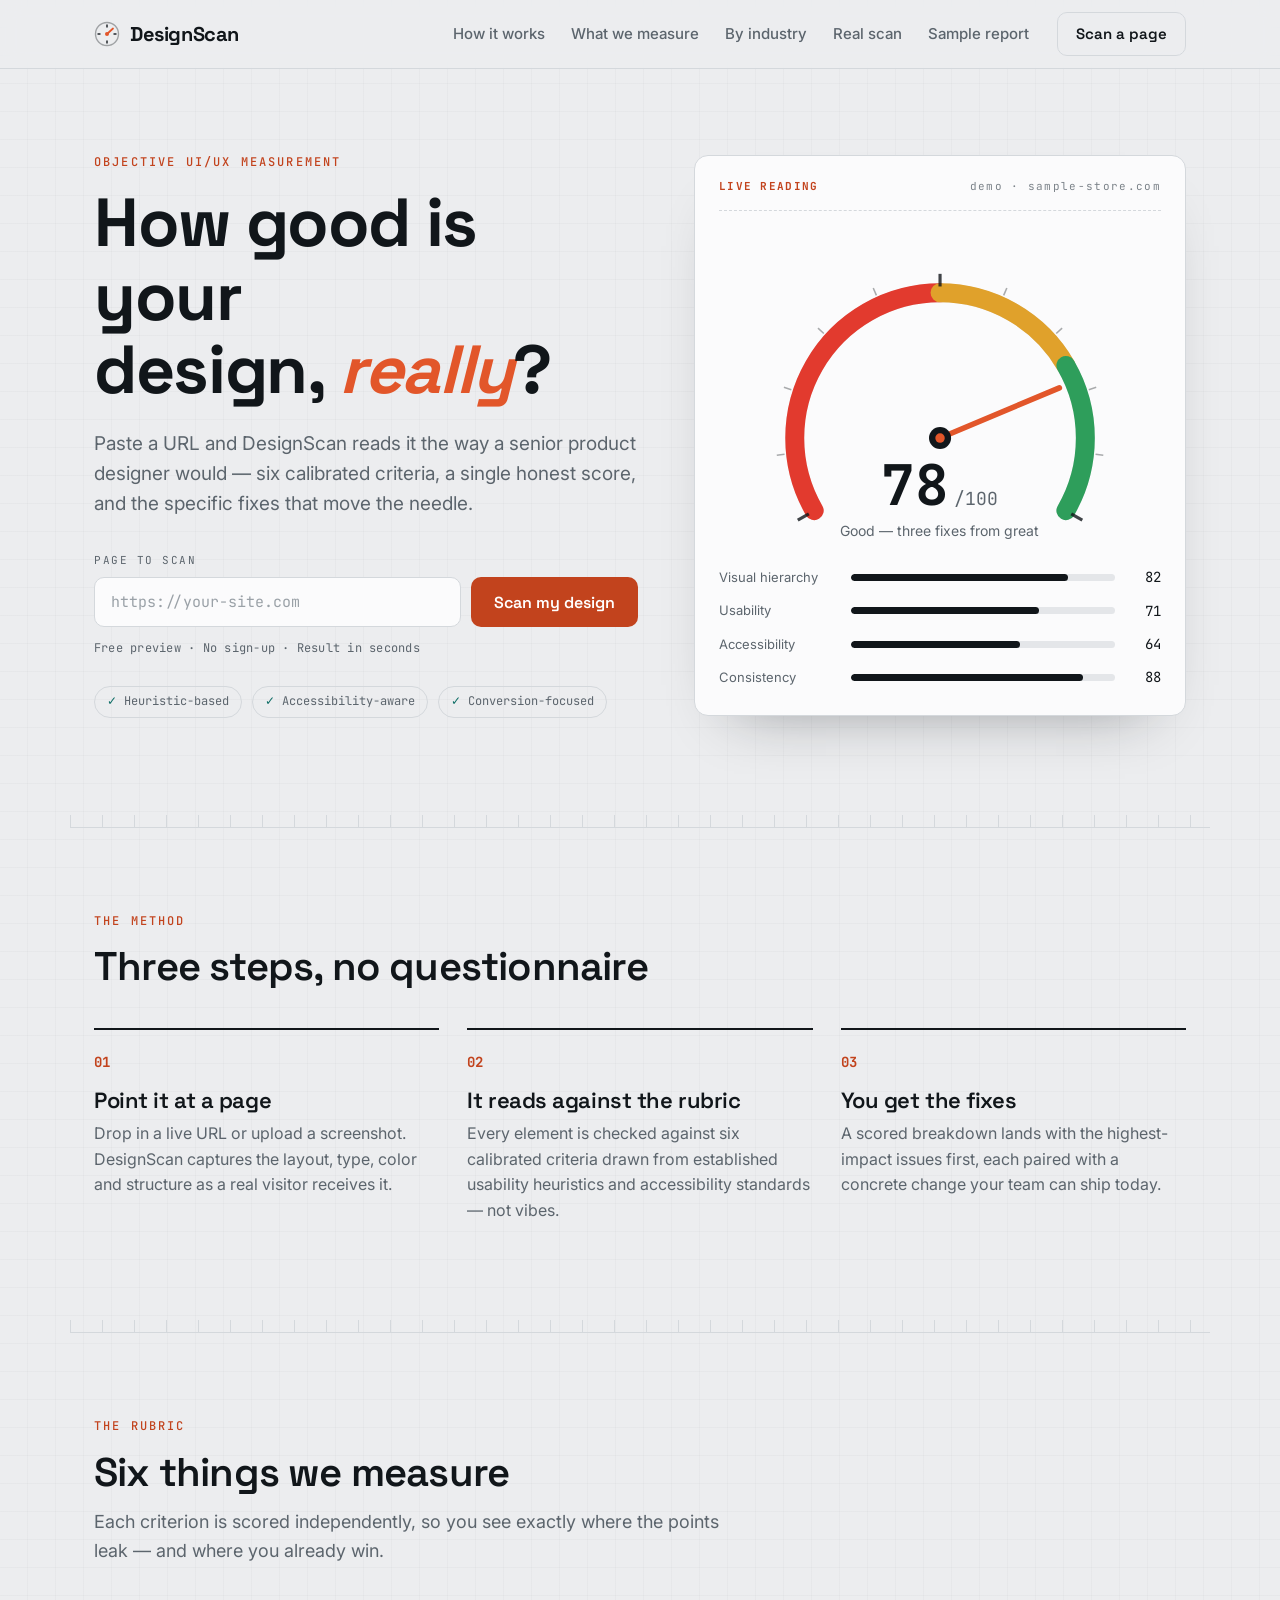
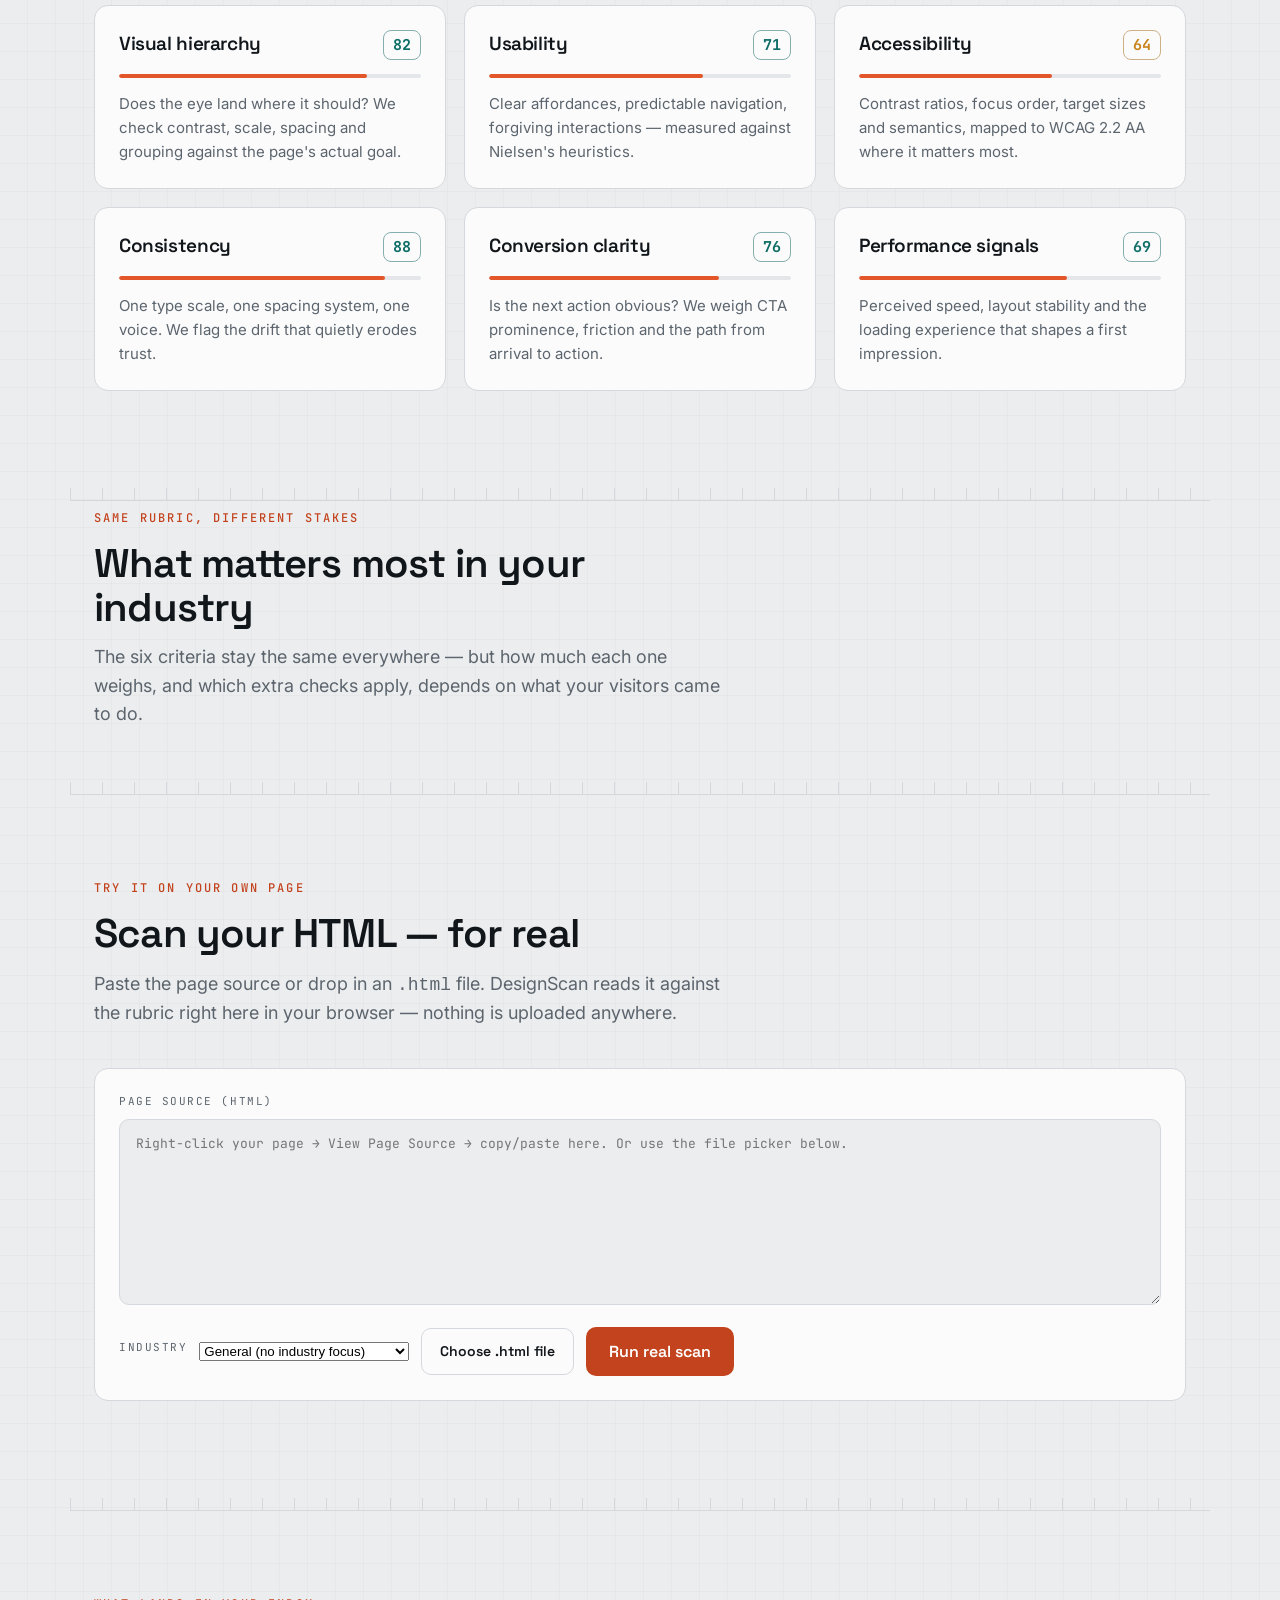
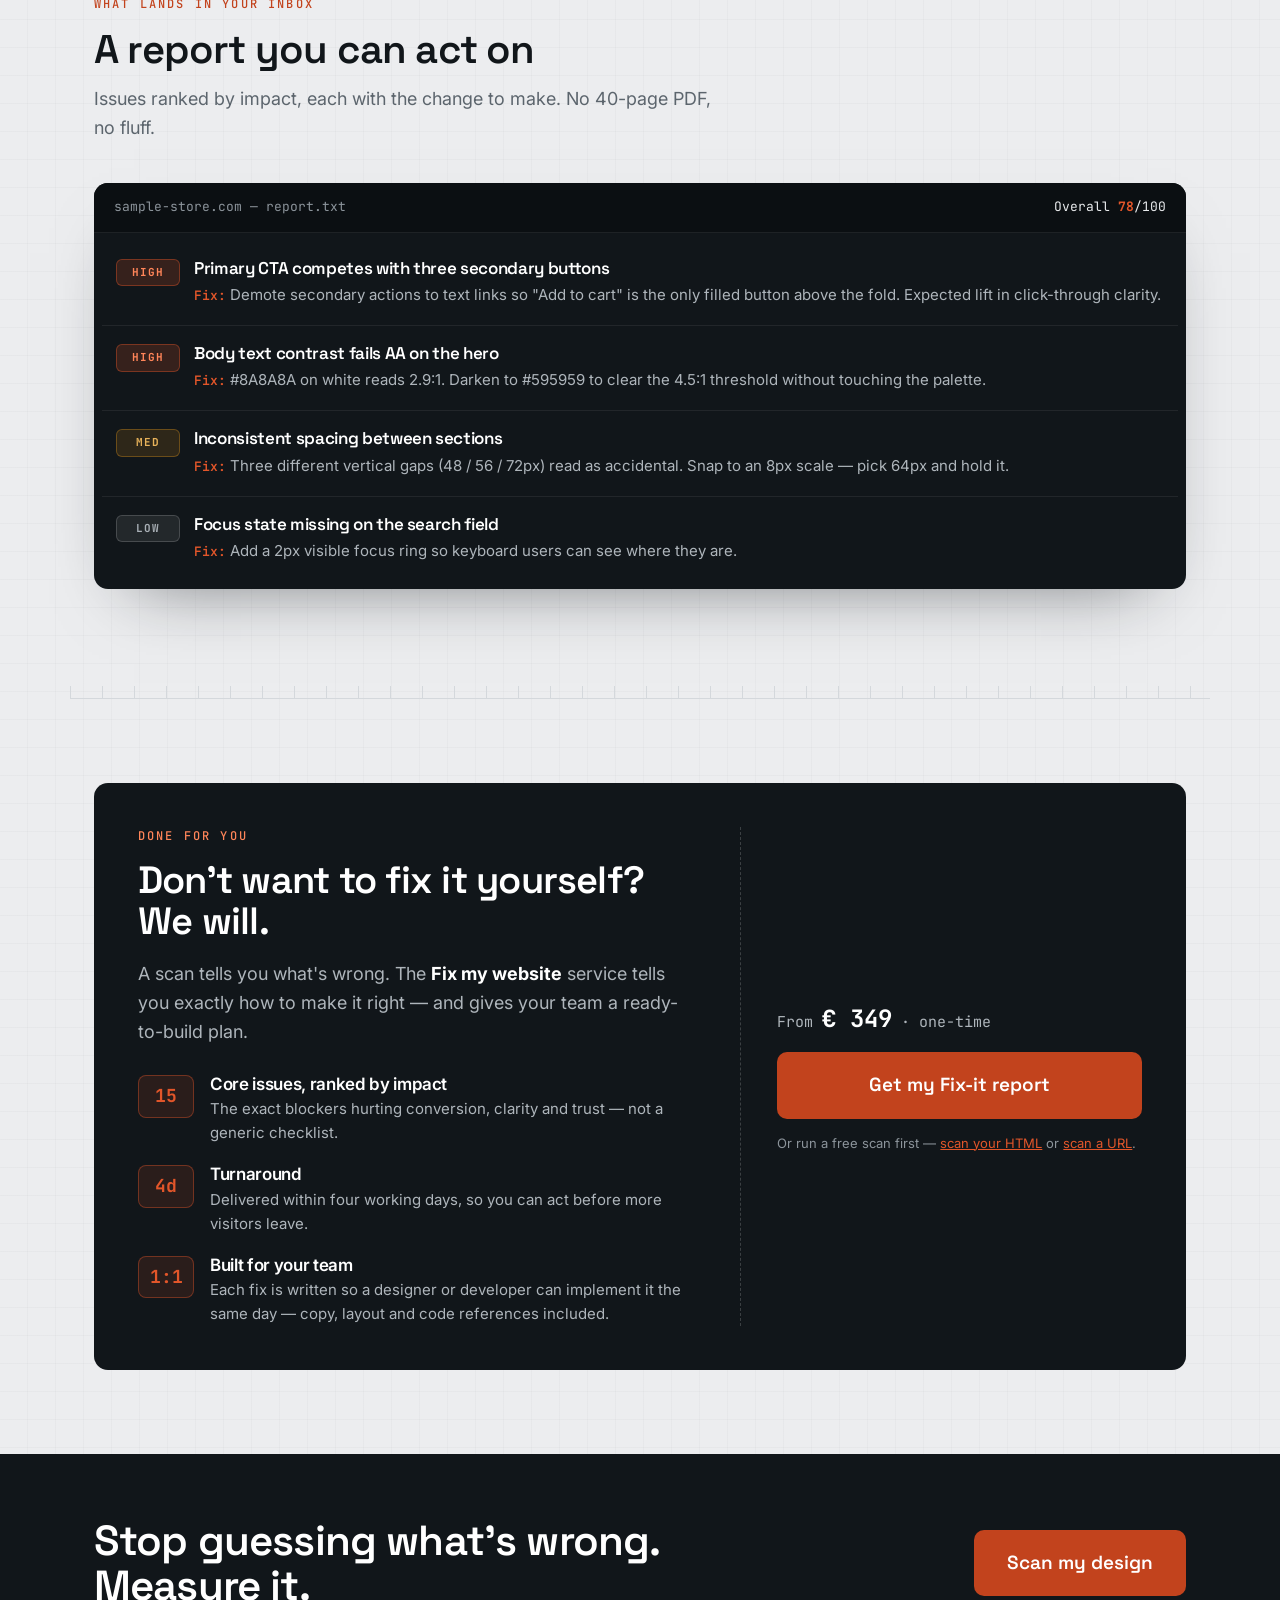
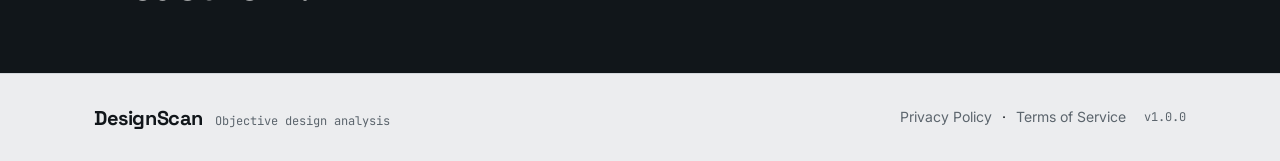
==== index.html @ 90086960 "Update files" ====
<!DOCTYPE html>
<html lang="en">
<head>
<meta charset="UTF-8" />
<meta name="viewport" content="width=device-width, initial-scale=1" />
<title>DesignScan — Measure your interface, then fix it</title>
<meta name="description" content="DesignScan gives your website an objective UI/UX score across six calibrated criteria — visual hierarchy, usability, accessibility, consistency, conversion clarity and performance — with the exact fixes that move the needle." />
<meta name="author" content="DesignScan" />
<meta property="og:type" content="website" />
<meta property="og:title" content="DesignScan — Measure your interface, then fix it" />
<meta property="og:description" content="An objective UI/UX score across six calibrated criteria, with the exact fixes that move the needle." />
<meta property="og:site_name" content="DesignScan" />
<meta name="twitter:card" content="summary_large_image" />
<meta name="theme-color" content="#ECEDEF" />
<link rel="preconnect" href="https://fonts.googleapis.com" />
<link rel="preconnect" href="https://fonts.gstatic.com" crossorigin />
<link href="https://fonts.googleapis.com/css2?family=Space+Grotesk:wght@400;500;600;700&family=Inter:wght@400;500;600&family=JetBrains+Mono:wght@400;500;700&display=swap" rel="stylesheet" />
<link rel="stylesheet" href="assets/styles.css" />
</head>
<body>
<a class="skip-link" href="#main">Skip to content</a>

<header class="topbar">
  <div class="wrap topbar__inner">
    <a class="brand" href="#top" aria-label="DesignScan home">
      <svg class="brand__mark" width="26" height="26" viewBox="0 0 26 26" aria-hidden="true">
        <circle cx="13" cy="13" r="11.5" fill="none" stroke="currentColor" stroke-width="1.4" opacity="0.35"/>
        <line x1="13" y1="3.5" x2="13" y2="6.5" stroke="currentColor" stroke-width="1.4"/>
        <line x1="13" y1="19.5" x2="13" y2="22.5" stroke="currentColor" stroke-width="1.4"/>
        <line x1="3.5" y1="13" x2="6.5" y2="13" stroke="currentColor" stroke-width="1.4"/>
        <line x1="19.5" y1="13" x2="22.5" y2="13" stroke="currentColor" stroke-width="1.4"/>
        <line class="brand__needle" x1="13" y1="13" x2="19" y2="7.5" stroke="var(--ember)" stroke-width="1.8" stroke-linecap="round"/>
        <circle cx="13" cy="13" r="2" fill="var(--ember)"/>
      </svg>
      <span class="brand__word">DesignScan</span>
    </a>
    <nav class="nav" aria-label="Primary">
      <a href="#how">How it works</a>
      <a href="#criteria">What we measure</a>
      <a href="#industries">By industry</a>
      <a href="#run-scan">Real scan</a>
      <a href="#report">Sample report</a>
    </nav>
    <a class="btn btn--ghost nav__cta" href="#scan">Scan a page</a>
  </div>
</header>

<main id="main">
  <span id="top"></span>

  <!-- HERO -->
  <section class="hero wrap" aria-labelledby="hero-title">
    <div class="hero__copy">
      <p class="eyebrow">Objective UI/UX measurement</p>
      <h1 id="hero-title">How good is your<br>design, <span class="ink-em">really</span>?</h1>
      <p class="lede">Paste a URL and DesignScan reads it the way a senior product designer would — six calibrated criteria, a single honest score, and the specific fixes that move the needle.</p>

      <form class="scan" id="scan" autocomplete="off" novalidate>
        <label class="scan__label" for="url">Page to scan</label>
        <div class="scan__row">
          <input class="scan__input" id="url" name="url" type="url" inputmode="url"
                 placeholder="https://your-site.com" aria-describedby="scan-note" />
          <button class="btn btn--solid" type="submit" id="scan-btn">
            <span class="btn__label">Scan my design</span>
          </button>
        </div>
        <p class="scan__note" id="scan-note">Free preview · No sign-up · Result in seconds</p>
      </form>

      <ul class="trust" aria-label="What the scan checks">
        <li>Heuristic-based</li>
        <li>Accessibility-aware</li>
        <li>Conversion-focused</li>
      </ul>
    </div>

    <!-- SIGNATURE: the gauge readout -->
    <div class="readout" role="group" aria-labelledby="readout-title">
      <div class="readout__head">
        <span class="readout__tag" id="readout-title">LIVE&nbsp;READING</span>
        <span class="readout__src" id="readout-src">demo · sample-store.com</span>
      </div>

      <div class="gauge" id="gauge">
        <svg class="gauge__svg" viewBox="0 0 280 210" role="img"
             aria-label="Overall design score: 78 out of 100, rated good">
          <g id="gauge-arc"><!-- arc segments injected by JS, falls back gracefully --></g>
          <g id="gauge-ticks"></g>
          <g class="gauge__needle" id="gauge-needle" style="transform: rotate(67.2deg)">
            <line x1="140" y1="140" x2="140" y2="58" stroke="var(--ember)" stroke-width="3.5" stroke-linecap="round"/>
          </g>
          <circle cx="140" cy="140" r="7" fill="var(--ink)"/>
          <circle cx="140" cy="140" r="3" fill="var(--ember)"/>
        </svg>
        <div class="gauge__readout">
          <span class="gauge__score" id="gauge-score" aria-hidden="true">78</span>
          <span class="gauge__of">/100</span>
          <span class="gauge__grade" id="gauge-grade">Good — three fixes from great</span>
        </div>
      </div>

      <ul class="submeters" id="submeters" aria-label="Sub-scores by criterion">
        <li class="sm" data-score="82"><span class="sm__name">Visual hierarchy</span><span class="sm__bar"><i style="--v:82%"></i></span><span class="sm__val">82</span></li>
        <li class="sm" data-score="71"><span class="sm__name">Usability</span><span class="sm__bar"><i style="--v:71%"></i></span><span class="sm__val">71</span></li>
        <li class="sm" data-score="64"><span class="sm__name">Accessibility</span><span class="sm__bar"><i style="--v:64%"></i></span><span class="sm__val">64</span></li>
        <li class="sm" data-score="88"><span class="sm__name">Consistency</span><span class="sm__bar"><i style="--v:88%"></i></span><span class="sm__val">88</span></li>
      </ul>
    </div>
  </section>

  <div class="ruler" aria-hidden="true"></div>

  <!-- HOW IT WORKS (a true sequence → numbering earns its place) -->
  <section class="how wrap" id="how" aria-labelledby="how-title">
    <header class="sec-head">
      <p class="eyebrow">The method</p>
      <h2 id="how-title">Three steps, no questionnaire</h2>
    </header>
    <ol class="steps">
      <li class="step">
        <span class="step__no">01</span>
        <h3>Point it at a page</h3>
        <p>Drop in a live URL or upload a screenshot. DesignScan captures the layout, type, color and structure as a real visitor receives it.</p>
      </li>
      <li class="step">
        <span class="step__no">02</span>
        <h3>It reads against the rubric</h3>
        <p>Every element is checked against six calibrated criteria drawn from established usability heuristics and accessibility standards — not vibes.</p>
      </li>
      <li class="step">
        <span class="step__no">03</span>
        <h3>You get the fixes</h3>
        <p>A scored breakdown lands with the highest-impact issues first, each paired with a concrete change your team can ship today.</p>
      </li>
    </ol>
  </section>

  <div class="ruler" aria-hidden="true"></div>

  <!-- WHAT WE MEASURE -->
  <section class="criteria wrap" id="criteria" aria-labelledby="crit-title">
    <header class="sec-head">
      <p class="eyebrow">The rubric</p>
      <h2 id="crit-title">Six things we measure</h2>
      <p class="sec-sub">Each criterion is scored independently, so you see exactly where the points leak — and where you already win.</p>
    </header>
    <div class="grid">
      <article class="card" data-v="82">
        <div class="card__top"><h3>Visual hierarchy</h3><span class="chip">82</span></div>
        <span class="meterline"><i></i></span>
        <p>Does the eye land where it should? We check contrast, scale, spacing and grouping against the page's actual goal.</p>
      </article>
      <article class="card" data-v="71">
        <div class="card__top"><h3>Usability</h3><span class="chip">71</span></div>
        <span class="meterline"><i></i></span>
        <p>Clear affordances, predictable navigation, forgiving interactions — measured against Nielsen's heuristics.</p>
      </article>
      <article class="card" data-v="64">
        <div class="card__top"><h3>Accessibility</h3><span class="chip chip--warn">64</span></div>
        <span class="meterline"><i></i></span>
        <p>Contrast ratios, focus order, target sizes and semantics, mapped to WCAG 2.2 AA where it matters most.</p>
      </article>
      <article class="card" data-v="88">
        <div class="card__top"><h3>Consistency</h3><span class="chip">88</span></div>
        <span class="meterline"><i></i></span>
        <p>One type scale, one spacing system, one voice. We flag the drift that quietly erodes trust.</p>
      </article>
      <article class="card" data-v="76">
        <div class="card__top"><h3>Conversion clarity</h3><span class="chip">76</span></div>
        <span class="meterline"><i></i></span>
        <p>Is the next action obvious? We weigh CTA prominence, friction and the path from arrival to action.</p>
      </article>
      <article class="card" data-v="69">
        <div class="card__top"><h3>Performance signals</h3><span class="chip">69</span></div>
        <span class="meterline"><i></i></span>
        <p>Perceived speed, layout stability and the loading experience that shapes a first impression.</p>
      </article>
    </div>
  </section>

  <div class="ruler" aria-hidden="true"></div>

  <!-- PER INDUSTRY -->
  <section class="industries wrap" id="industries" aria-labelledby="industries-title">
    <header class="sec-head">
      <p class="eyebrow">Same rubric, different stakes</p>
      <h2 id="industries-title">What matters most in your industry</h2>
      <p class="sec-sub">The six criteria stay the same everywhere — but how much each one weighs, and which extra checks apply, depends on what your visitors came to do.</p>
    </header>

    <div class="industries__panel">
      <div class="industries__tabs" id="industry-tabs" role="tablist" aria-label="Industries"></div>
      <div class="industries__content" id="industry-content" role="tabpanel" aria-live="polite"></div>
    </div>
  </section>

  <div class="ruler" aria-hidden="true"></div>

  <!-- REAL SCANNER -->
  <section class="scanner wrap" id="run-scan" aria-labelledby="scanner-title">
    <header class="sec-head">
      <p class="eyebrow">Try it on your own page</p>
      <h2 id="scanner-title">Scan your HTML — for real</h2>
      <p class="sec-sub">Paste the page source or drop in an <code>.html</code> file. DesignScan reads it against the rubric right here in your browser — nothing is uploaded anywhere.</p>
    </header>

    <div class="scanner__panel">
      <div class="scanner__input">
        <label class="scan__label" for="html-input">Page source (HTML)</label>
        <textarea id="html-input" class="scanner__textarea" rows="8"
          placeholder="Right-click your page → View Page Source → copy/paste here. Or use the file picker below."></textarea>
        <div class="scanner__controls">
          <label class="scan__label scan__label--inline" for="industry-select">Industry</label>
          <select id="industry-select" class="scanner__select">
            <option value="general">General (no industry focus)</option>
            <option value="ecommerce">E-commerce / webshop</option>
            <option value="saas">SaaS / software</option>
            <option value="healthcare">Zorg &amp; gezondheid</option>
            <option value="finance">Financiële diensten</option>
            <option value="hospitality">Horeca &amp; lokale dienstverlening</option>
            <option value="education">Onderwijs</option>
            <option value="realestate">Vastgoed</option>
            <option value="nonprofit">Non-profit &amp; overheid</option>
            <option value="agency">Agency / portfolio</option>
          </select>
          <label class="btn btn--ghost scanner__file">
            <input type="file" id="html-file" accept=".html,.htm,text/html" hidden />
            Choose .html file
          </label>
          <button class="btn btn--solid" id="run-scan-btn" type="button">Run real scan</button>
        </div>
        <p class="scanner__hint" id="scanner-hint"></p>
      </div>

      <div class="scanner__results" id="scanner-results" hidden>
        <div class="report__bar">
          <span class="report__file" id="result-file">your-page.html</span>
          <span class="report__industry" id="result-industry"></span>
          <span class="report__score">Overall <strong id="result-score">—</strong>/100</span>
        </div>
        <ul class="submeters" id="result-submeters" aria-label="Sub-scores by criterion"></ul>
        <ul class="issues" id="result-issues"></ul>
      </div>
    </div>
  </section>

  <div class="ruler" aria-hidden="true"></div>


  <section class="report wrap" id="report" aria-labelledby="report-title">
    <header class="sec-head">
      <p class="eyebrow">What lands in your inbox</p>
      <h2 id="report-title">A report you can act on</h2>
      <p class="sec-sub">Issues ranked by impact, each with the change to make. No 40-page PDF, no fluff.</p>
    </header>

    <div class="report__card">
      <div class="report__bar">
        <span class="report__file">sample-store.com — report.txt</span>
        <span class="report__score">Overall <strong>78</strong>/100</span>
      </div>
      <ul class="issues">
        <li class="issue issue--high">
          <span class="issue__sev" aria-label="High impact">HIGH</span>
          <div>
            <h3>Primary CTA competes with three secondary buttons</h3>
            <p><span class="fix">Fix:</span> Demote secondary actions to text links so "Add to cart" is the only filled button above the fold. Expected lift in click-through clarity.</p>
          </div>
        </li>
        <li class="issue issue--high">
          <span class="issue__sev" aria-label="High impact">HIGH</span>
          <div>
            <h3>Body text contrast fails AA on the hero</h3>
            <p><span class="fix">Fix:</span> #8A8A8A on white reads 2.9:1. Darken to #595959 to clear the 4.5:1 threshold without touching the palette.</p>
          </div>
        </li>
        <li class="issue issue--med">
          <span class="issue__sev issue__sev--med" aria-label="Medium impact">MED</span>
          <div>
            <h3>Inconsistent spacing between sections</h3>
            <p><span class="fix">Fix:</span> Three different vertical gaps (48 / 56 / 72px) read as accidental. Snap to an 8px scale — pick 64px and hold it.</p>
          </div>
        </li>
        <li class="issue issue--low">
          <span class="issue__sev issue__sev--low" aria-label="Low impact">LOW</span>
          <div>
            <h3>Focus state missing on the search field</h3>
            <p><span class="fix">Fix:</span> Add a 2px visible focus ring so keyboard users can see where they are.</p>
          </div>
        </li>
      </ul>
    </div>
  </section>

  <div class="ruler" aria-hidden="true"></div>

  <!-- FIX MY WEBSITE SERVICE -->
  <section class="fixit wrap" id="fix-my-website" aria-labelledby="fixit-title">
    <div class="fixit__card">
      <div class="fixit__main">
        <p class="eyebrow eyebrow--light">Done for you</p>
        <h2 id="fixit-title">Don't want to fix it yourself?<br>We will.</h2>
        <p class="fixit__lede">A scan tells you what's wrong. The <strong>Fix my website</strong> service tells you exactly how to make it right — and gives your team a ready-to-build plan.</p>

        <ul class="fixit__list">
          <li>
            <span class="fixit__num">15</span>
            <div>
              <h3>Core issues, ranked by impact</h3>
              <p>The exact blockers hurting conversion, clarity and trust — not a generic checklist.</p>
            </div>
          </li>
          <li>
            <span class="fixit__num">4d</span>
            <div>
              <h3>Turnaround</h3>
              <p>Delivered within four working days, so you can act before more visitors leave.</p>
            </div>
          </li>
          <li>
            <span class="fixit__num">1:1</span>
            <div>
              <h3>Built for your team</h3>
              <p>Each fix is written so a designer or developer can implement it the same day — copy, layout and code references included.</p>
            </div>
          </li>
        </ul>
      </div>

      <div class="fixit__cta">
        <p class="fixit__price">From <strong>€ 349</strong><span> · one-time</span></p>
        <a class="btn btn--solid btn--lg" href="mailto:hello@designscan.example?subject=Fix%20my%20website">Get my Fix-it report</a>
        <p class="fixit__note">Or run a free scan first — <a href="#run-scan">scan your HTML</a> or <a href="#scan">scan a URL</a>.</p>
      </div>
    </div>
  </section>

  <!-- CTA BAND -->
  <section class="cta-band" aria-labelledby="cta-title">
    <div class="wrap cta-band__inner">
      <h2 id="cta-title">Stop guessing what's wrong.<br>Measure it.</h2>
      <a class="btn btn--solid btn--lg" href="#scan">Scan my design</a>
    </div>
  </section>
</main>

<footer class="footer">
  <div class="wrap footer__inner">
    <div class="footer__brand">
      <span class="brand__word">DesignScan</span>
      <span class="footer__tag">Objective design analysis</span>
    </div>
    <nav class="footer__links" aria-label="Footer">
      <a href="#">Privacy Policy</a><span aria-hidden="true">·</span><a href="#">Terms of Service</a>
    </nav>
    <span class="footer__ver">v1.0.0</span>
  </div>
</footer>

<script src="assets/app.js" defer></script>
</body>
</html>
---- assets/styles.css ----
/* ============================================================
   DesignScan — "The Readout"
   Precision-instrument aesthetic: cool instrument grey + deep ink
   + one warm ember signal (the needle). Mono for all numerics.
   ============================================================ */

:root {
  --paper:    #ECEDEF;
  --paper-2:  #E4E6E9;
  --surface:  #FBFBFC;
  --ink:      #11161A;
  --ink-2:    #5C656D;
  --line:     #D4D8DC;
  --ember:    #E2562A;
  --ember-2:  #C2431D;   /* button bg — AA white text */
  --teal:     #0E6E66;
  --warn:     #C7841B;

  --sans: "Inter", system-ui, -apple-system, sans-serif;
  --disp: "Space Grotesk", "Inter", sans-serif;
  --mono: "JetBrains Mono", ui-monospace, monospace;

  --wrap: 1140px;
  --r: 14px;
  --ease: cubic-bezier(.2,.7,.2,1);
}

* { box-sizing: border-box; }
html { scroll-behavior: smooth; }

body {
  margin: 0;
  background: var(--paper);
  color: var(--ink);
  font-family: var(--sans);
  font-size: 17px;
  line-height: 1.6;
  -webkit-font-smoothing: antialiased;
  /* faint engineering grid */
  background-image:
    linear-gradient(transparent 95%, rgba(17,22,26,.025) 95%),
    linear-gradient(90deg, transparent 95%, rgba(17,22,26,.025) 95%);
  background-size: 28px 28px;
}

.wrap { width: 100%; max-width: var(--wrap); margin-inline: auto; padding-inline: 24px; }

h1, h2, h3 { font-family: var(--disp); font-weight: 600; line-height: 1.08; letter-spacing: -0.02em; margin: 0; }
p { margin: 0; }
a { color: inherit; }

.ink-em { color: var(--ember); font-style: italic; }

.skip-link {
  position: absolute; left: 12px; top: -48px; z-index: 100;
  background: var(--ink); color: #fff; padding: 10px 16px; border-radius: 8px;
  transition: top .2s var(--ease);
}
.skip-link:focus { top: 12px; }

/* ---------- Eyebrow / labels (mono = instrument labels) ---------- */
.eyebrow {
  font-family: var(--mono); font-size: 12px; font-weight: 500;
  letter-spacing: .18em; text-transform: uppercase; color: var(--ember-2);
  margin-bottom: 14px;
}

/* ---------- Buttons ---------- */
.btn {
  display: inline-flex; align-items: center; justify-content: center;
  font-family: var(--disp); font-weight: 600; font-size: 16px;
  border-radius: 10px; padding: 13px 22px; text-decoration: none;
  border: 1.5px solid transparent; cursor: pointer;
  transition: transform .15s var(--ease), background .2s, box-shadow .2s;
}
.btn--solid { background: var(--ember-2); color: #fff; }
.btn--solid:hover { background: var(--ember); box-shadow: 0 8px 24px -10px rgba(226,86,42,.7); transform: translateY(-1px); }
.btn--ghost { background: transparent; color: var(--ink); border-color: var(--line); }
.btn--ghost:hover { border-color: var(--ink); }
.btn--lg { font-size: 19px; padding: 17px 32px; }
.btn:focus-visible { outline: 3px solid var(--ember); outline-offset: 3px; }

/* ---------- Top bar ---------- */
.topbar {
  position: sticky; top: 0; z-index: 50;
  background: color-mix(in srgb, var(--paper) 82%, transparent);
  backdrop-filter: blur(10px);
  border-bottom: 1px solid var(--line);
}
.topbar__inner { display: flex; align-items: center; gap: 28px; height: 68px; }
.brand { display: inline-flex; align-items: center; gap: 10px; text-decoration: none; color: var(--ink); }
.brand__mark { color: var(--ink); flex: none; }
.brand__needle { transform-origin: 13px 13px; }
.brand:hover .brand__needle { transition: transform .5s var(--ease); transform: rotate(40deg); }
.brand__word { font-family: var(--disp); font-weight: 700; font-size: 20px; letter-spacing: -.02em; }
.nav { display: flex; gap: 26px; margin-left: auto; }
.nav a { font-size: 15px; color: var(--ink-2); text-decoration: none; font-weight: 500; }
.nav a:hover { color: var(--ink); }
.nav__cta { padding: 9px 18px; font-size: 15px; }

/* ---------- Hero ---------- */
.hero {
  display: grid; grid-template-columns: 1.05fr .95fr; gap: 56px; align-items: center;
  padding-block: 84px 76px;
}
.hero h1 { font-size: clamp(40px, 6vw, 68px); font-weight: 700; }
.lede { font-size: 19px; color: var(--ink-2); margin-top: 22px; max-width: 30em; }

.scan { margin-top: 32px; }
.scan__label {
  font-family: var(--mono); font-size: 11px; letter-spacing: .14em;
  text-transform: uppercase; color: var(--ink-2); display: block; margin-bottom: 8px;
}
.scan__row { display: flex; gap: 10px; }
.scan__input {
  flex: 1; min-width: 0; font-family: var(--mono); font-size: 15px;
  padding: 14px 16px; border: 1.5px solid var(--line); border-radius: 10px;
  background: var(--surface); color: var(--ink);
}
.scan__input::placeholder { color: #9aa1a7; }
.scan__input:focus-visible { outline: none; border-color: var(--ember); box-shadow: 0 0 0 3px rgba(226,86,42,.18); }
.scan__note { font-family: var(--mono); font-size: 12px; color: var(--ink-2); margin-top: 12px; letter-spacing: .02em; }

.trust { list-style: none; display: flex; flex-wrap: wrap; gap: 10px; padding: 0; margin: 28px 0 0; }
.trust li {
  font-family: var(--mono); font-size: 12px; color: var(--ink-2);
  border: 1px solid var(--line); border-radius: 999px; padding: 5px 12px;
}
.trust li::before { content: "✓ "; color: var(--teal); }

/* ---------- The Readout (signature) ---------- */
.readout {
  background: var(--surface); border: 1px solid var(--line); border-radius: var(--r);
  padding: 22px 24px 26px;
  box-shadow: 0 30px 60px -40px rgba(17,22,26,.45);
}
.readout__head {
  display: flex; justify-content: space-between; align-items: center;
  font-family: var(--mono); font-size: 11px; letter-spacing: .12em; color: var(--ink-2);
  padding-bottom: 14px; border-bottom: 1px dashed var(--line);
}
.readout__tag { color: var(--ember-2); font-weight: 700; }
.readout__src { opacity: .8; }

.gauge { position: relative; margin-top: 6px; }
.gauge__svg { width: 100%; height: auto; display: block; }
.gauge__needle { transform-origin: 140px 140px; transform: rotate(0deg); }
.gauge__readout {
  position: absolute; left: 0; right: 0; bottom: 6px; text-align: center;
}
.gauge__score { font-family: var(--mono); font-weight: 700; font-size: 56px; color: var(--ink); line-height: 1; }
.gauge__of { font-family: var(--mono); font-size: 18px; color: var(--ink-2); }
.gauge__grade { display: block; font-family: var(--sans); font-size: 14px; color: var(--ink-2); margin-top: 6px; }

.submeters { list-style: none; padding: 0; margin: 18px 0 0; display: grid; gap: 11px; }
.sm { display: grid; grid-template-columns: 120px 1fr 34px; align-items: center; gap: 12px; }
.sm__name { font-size: 13px; color: var(--ink-2); }
.sm__bar { height: 7px; background: var(--paper-2); border-radius: 999px; overflow: hidden; }
.sm__bar i {
  display: block; height: 100%; width: var(--v); border-radius: 999px;
  background: var(--ink); transform-origin: left; transform: scaleX(0);
  animation: fill 1s var(--ease) forwards;
}
.sm__val { font-family: var(--mono); font-size: 14px; text-align: right; color: var(--ink); }

@keyframes fill { to { transform: scaleX(1); } }

/* ---------- Ruler divider (tick motif) ---------- */
.ruler {
  height: 26px; max-width: var(--wrap); margin: 8px auto; margin-inline: auto;
  padding-inline: 24px;
  background:
    repeating-linear-gradient(90deg, var(--line) 0 1px, transparent 1px 32px) padding-box;
  background-position: bottom; background-size: 100% 12px; background-repeat: repeat-x;
  border-bottom: 1px solid var(--line);
}

/* ---------- Section heads ---------- */
.sec-head { max-width: 640px; margin-bottom: 40px; }
.sec-head h2 { font-size: clamp(28px, 4vw, 40px); }
.sec-sub { color: var(--ink-2); margin-top: 14px; font-size: 18px; }

.how, .criteria, .report { padding-block: 76px; }

/* ---------- Steps ---------- */
.steps { list-style: none; padding: 0; margin: 0; display: grid; grid-template-columns: repeat(3, 1fr); gap: 28px; }
.step { border-top: 2px solid var(--ink); padding-top: 18px; }
.step__no { font-family: var(--mono); font-weight: 700; font-size: 14px; color: var(--ember-2); }
.step h3 { font-size: 22px; margin: 14px 0 8px; }
.step p { color: var(--ink-2); font-size: 16px; }

/* ---------- Criteria grid ---------- */
.grid { display: grid; grid-template-columns: repeat(3, 1fr); gap: 18px; }
.card {
  background: var(--surface); border: 1px solid var(--line); border-radius: var(--r);
  padding: 24px; transition: transform .2s var(--ease), box-shadow .2s;
}
.card:hover { transform: translateY(-3px); box-shadow: 0 18px 40px -28px rgba(17,22,26,.5); }
.card__top { display: flex; justify-content: space-between; align-items: baseline; }
.card__top h3 { font-size: 19px; }
.chip {
  font-family: var(--mono); font-weight: 700; font-size: 15px;
  color: var(--teal); border: 1px solid color-mix(in srgb, var(--teal) 40%, var(--line));
  border-radius: 8px; padding: 2px 9px;
}
.chip--warn { color: var(--warn); border-color: color-mix(in srgb, var(--warn) 45%, var(--line)); }
.meterline { display: block; height: 4px; background: var(--paper-2); border-radius: 999px; margin: 14px 0 14px; overflow: hidden; }
.meterline i { display: block; height: 100%; background: var(--ember); width: 0; border-radius: 999px; }
.card p { color: var(--ink-2); font-size: 15px; }

/* ---------- Report ---------- */
.report__card { background: var(--ink); color: #E9EBED; border-radius: var(--r); overflow: hidden; box-shadow: 0 30px 70px -40px rgba(17,22,26,.6); }
.report__bar {
  display: flex; justify-content: space-between; align-items: center;
  padding: 14px 20px; background: #0B0F12; font-family: var(--mono); font-size: 13px;
  border-bottom: 1px solid rgba(255,255,255,.08);
}
.report__file { color: #8C949B; }
.report__score strong { color: var(--ember); }
.issues { list-style: none; margin: 0; padding: 8px; }
.issue { display: grid; grid-template-columns: 64px 1fr; gap: 14px; padding: 18px 14px; border-bottom: 1px solid rgba(255,255,255,.07); }
.issue:last-child { border-bottom: none; }
.issue__sev {
  font-family: var(--mono); font-weight: 700; font-size: 11px; letter-spacing: .08em;
  height: fit-content; padding: 4px 8px; border-radius: 6px; text-align: center;
  background: rgba(226,86,42,.18); color: #FF8559; border: 1px solid rgba(226,86,42,.4);
}
.issue__sev--med { background: rgba(199,132,27,.16); color: #E7B25A; border-color: rgba(199,132,27,.4); }
.issue__sev--low { background: rgba(255,255,255,.08); color: #A9B0B6; border-color: rgba(255,255,255,.16); }
.issue h3 { font-size: 17px; color: #fff; }
.issue p { color: #AEB5BB; font-size: 15px; margin-top: 6px; }
.fix { color: var(--ember); font-weight: 600; font-family: var(--mono); font-size: 13px; }

/* ---------- CTA band ---------- */
.cta-band { background: var(--ink); color: #fff; margin-top: 8px; }
.cta-band__inner { display: flex; align-items: center; justify-content: space-between; gap: 30px; padding-block: 64px; flex-wrap: wrap; }
.cta-band h2 { font-size: clamp(28px, 4vw, 42px); }

/* ---------- Footer ---------- */
.footer { background: var(--paper); border-top: 1px solid var(--line); }
.footer__inner { display: flex; align-items: center; gap: 18px; padding-block: 28px; flex-wrap: wrap; }
.footer__brand { display: flex; align-items: baseline; gap: 12px; }
.footer__tag, .footer__ver { font-family: var(--mono); font-size: 12px; color: var(--ink-2); }
.footer__links { margin-left: auto; display: flex; gap: 10px; font-size: 14px; }
.footer__links a { color: var(--ink-2); text-decoration: none; }
.footer__links a:hover { color: var(--ink); }

/* ---------- Real scanner ---------- */
.scanner { padding-block: 76px; }
.scanner__panel {
  background: var(--surface); border: 1px solid var(--line); border-radius: var(--r);
  padding: 24px; display: grid; gap: 22px;
}
.scanner__textarea {
  width: 100%; font-family: var(--mono); font-size: 13px; line-height: 1.5;
  padding: 14px 16px; border: 1.5px solid var(--line); border-radius: 10px;
  background: var(--paper); color: var(--ink); resize: vertical;
}
.scanner__textarea:focus-visible { outline: none; border-color: var(--ember); box-shadow: 0 0 0 3px rgba(226,86,42,.18); }
.scanner__controls { display: flex; align-items: center; gap: 12px; margin-top: 14px; flex-wrap: wrap; }
.scanner__file { font-size: 14px; padding: 11px 18px; }
.scanner__hint { font-family: var(--mono); font-size: 12px; color: var(--ink-2); }
.scanner__hint--err { color: var(--ember-2); }

.scanner__results { border-top: 1px dashed var(--line); padding-top: 22px; }
.scanner__results .report__bar { background: var(--ink); color: #E9EBED; border-radius: 10px 10px 0 0; }
.scanner__results .submeters { background: var(--ink); color: #E9EBED; margin: 0; padding: 16px 20px; }
.scanner__results .sm__name { color: #AEB5BB; }
.scanner__results .sm__val { color: #fff; }
.scanner__results .sm__bar { background: rgba(255,255,255,.12); }
.scanner__results .sm__bar i { background: var(--ember); }
.scanner__results .issues { background: var(--ink); border-radius: 0 0 10px 10px; }

/* ---------- Fix my website service ---------- */
.fixit { padding-block: 76px; }
.fixit__card {
  background: var(--ink); color: #E9EBED; border-radius: var(--r);
  display: grid; grid-template-columns: 1.4fr 1fr; gap: 40px;
  padding: 44px;
}
.eyebrow--light { color: #FF8559; }
.fixit__card h2 { color: #fff; font-size: clamp(28px, 4vw, 38px); }
.fixit__lede { color: #AEB5BB; font-size: 18px; margin-top: 18px; max-width: 36em; }
.fixit__lede strong { color: #fff; }

.fixit__list { list-style: none; margin: 28px 0 0; padding: 0; display: grid; gap: 20px; }
.fixit__list li { display: grid; grid-template-columns: 56px 1fr; gap: 16px; align-items: start; }
.fixit__num {
  font-family: var(--mono); font-weight: 700; font-size: 18px; color: var(--ember);
  border: 1px solid rgba(226,86,42,.4); background: rgba(226,86,42,.12);
  border-radius: 8px; padding: 6px 0; text-align: center;
}
.fixit__list h3 { color: #fff; font-size: 17px; font-family: var(--sans); font-weight: 600; }
.fixit__list p { color: #AEB5BB; font-size: 15px; margin-top: 4px; }

.fixit__cta {
  border-left: 1px dashed rgba(255,255,255,.18); padding-left: 36px;
  display: flex; flex-direction: column; justify-content: center; gap: 14px;
}
.fixit__price { font-family: var(--mono); font-size: 15px; color: #AEB5BB; }
.fixit__price strong { color: #fff; font-size: 24px; }
.fixit__note { font-size: 13px; color: #8C949B; }
.fixit__note a { color: var(--ember); text-decoration: underline; }

@media (max-width: 800px) {
  .fixit__card { grid-template-columns: 1fr; padding: 28px; }
  .fixit__cta { border-left: none; border-top: 1px dashed rgba(255,255,255,.18); padding-left: 0; padding-top: 24px; }
}


.reveal { opacity: 0; transform: translateY(16px); transition: opacity .6s var(--ease), transform .6s var(--ease); }
.reveal.in { opacity: 1; transform: none; }

/* ---------- Responsive ---------- */
@media (max-width: 900px) {
  .hero { grid-template-columns: 1fr; gap: 40px; padding-block: 52px 56px; }
  .nav { display: none; }
  .steps, .grid { grid-template-columns: 1fr; }
  .grid { gap: 14px; }
}
@media (max-width: 520px) {
  body { font-size: 16px; }
  .scan__row { flex-direction: column; }
  .btn--solid { width: 100%; }
  .cta-band__inner { flex-direction: column; align-items: flex-start; }
}

/* ---------- Reduced motion ---------- */
@media (prefers-reduced-motion: reduce) {
  *, *::before, *::after { animation-duration: .001ms !important; transition-duration: .001ms !important; scroll-behavior: auto !important; }
  .reveal { opacity: 1; transform: none; }
  .sm__bar i { transform: scaleX(1); }
}
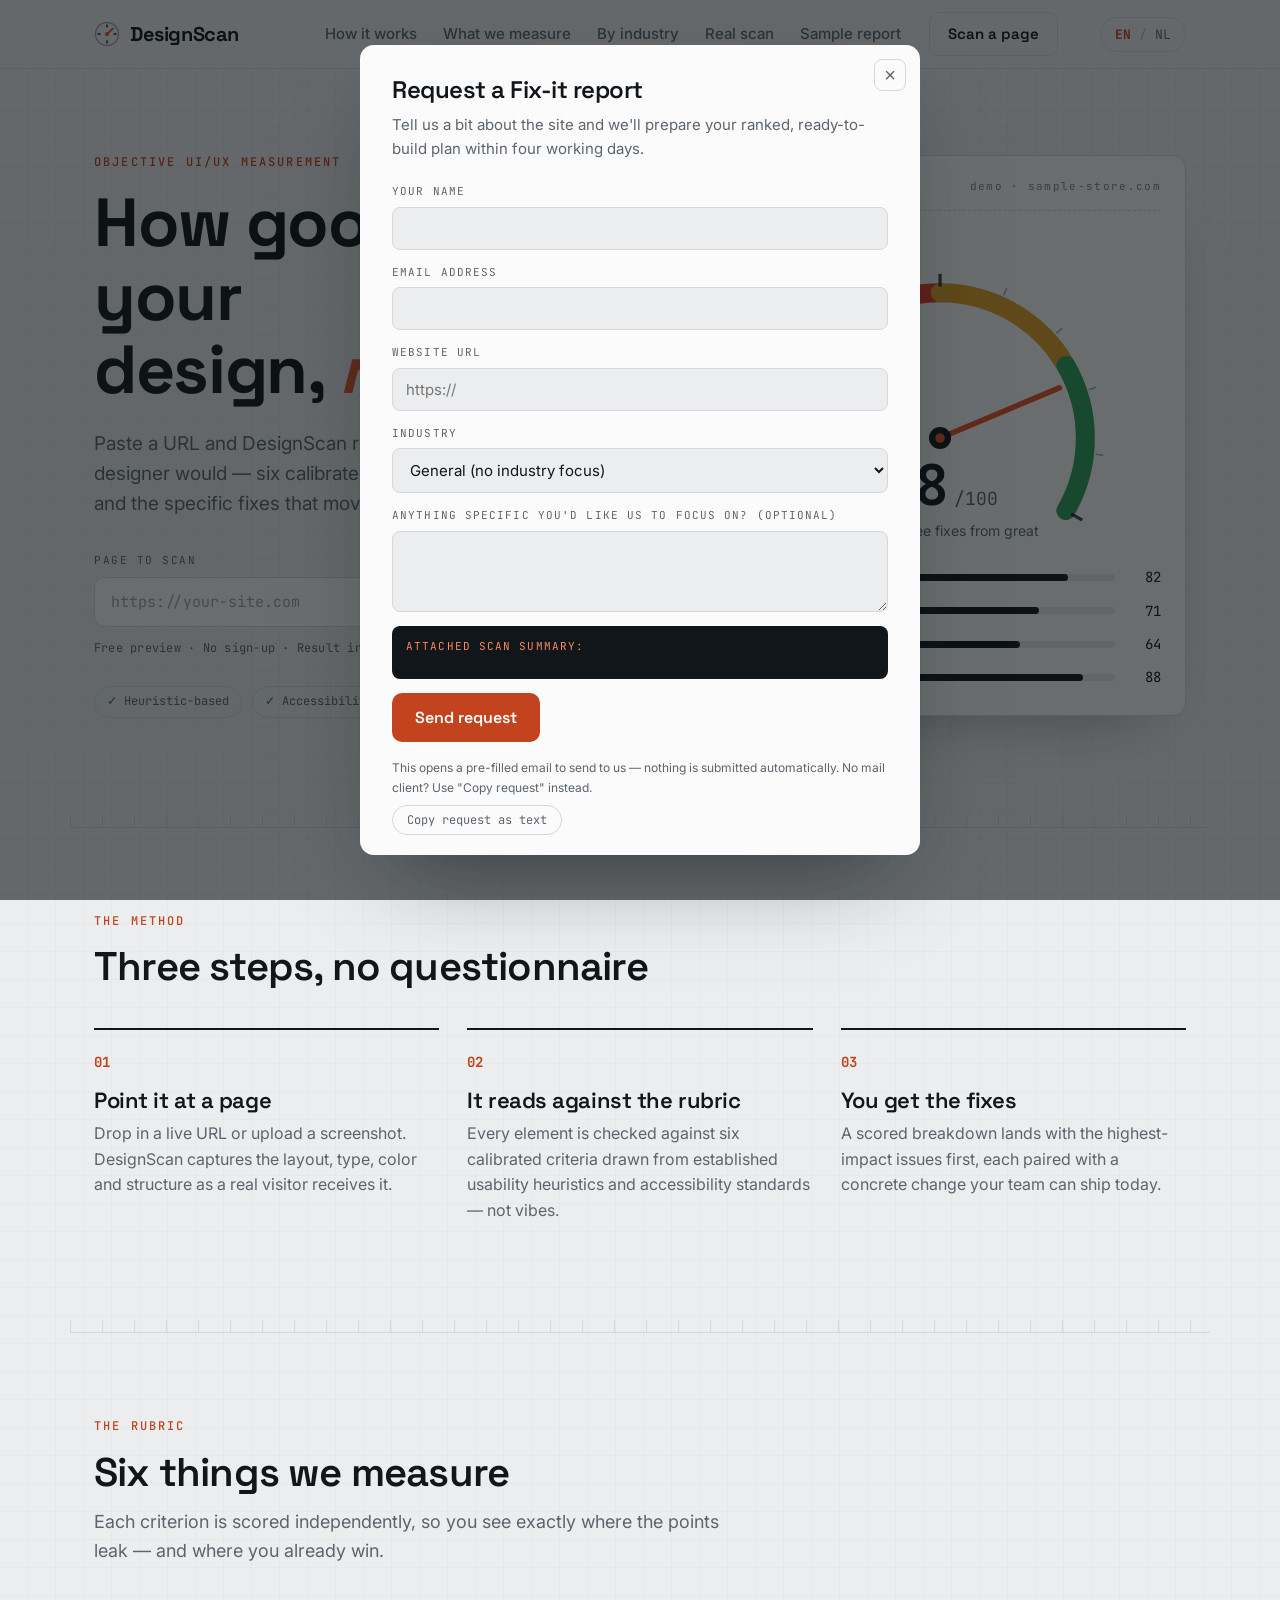
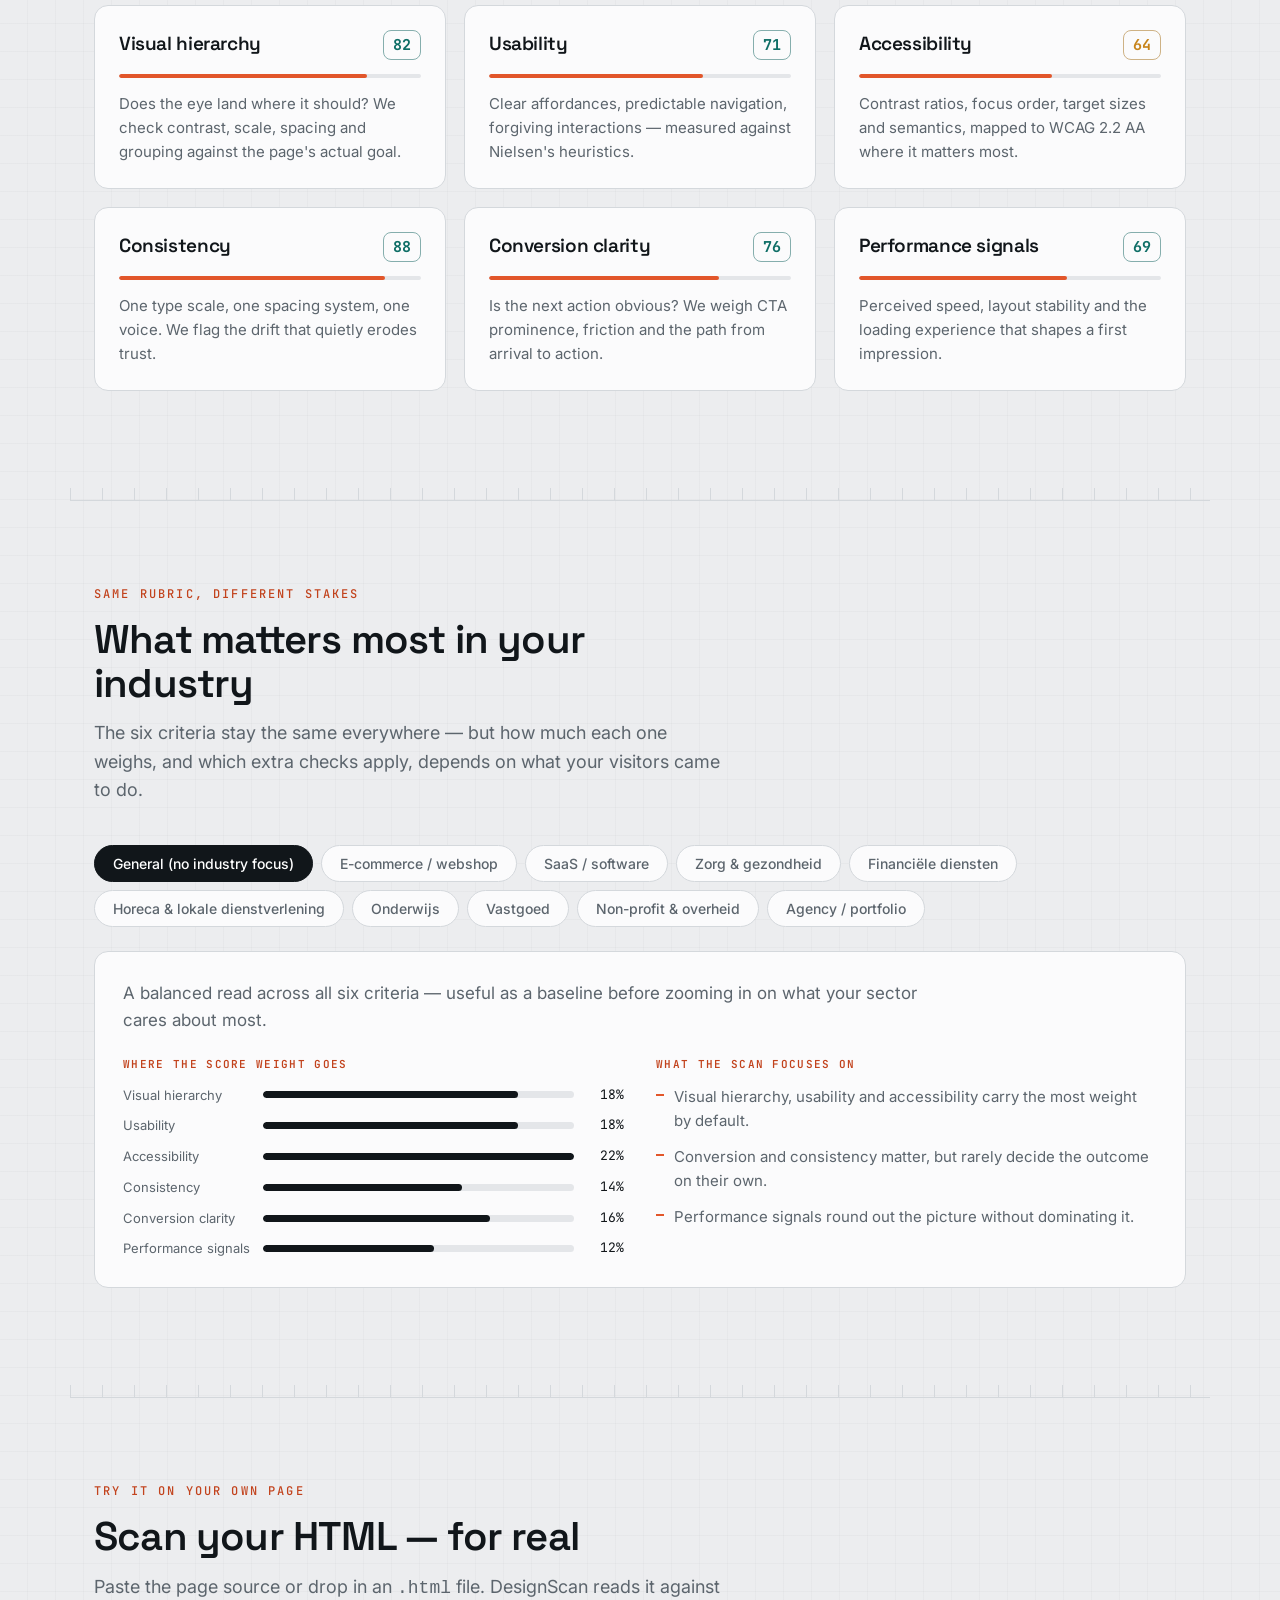
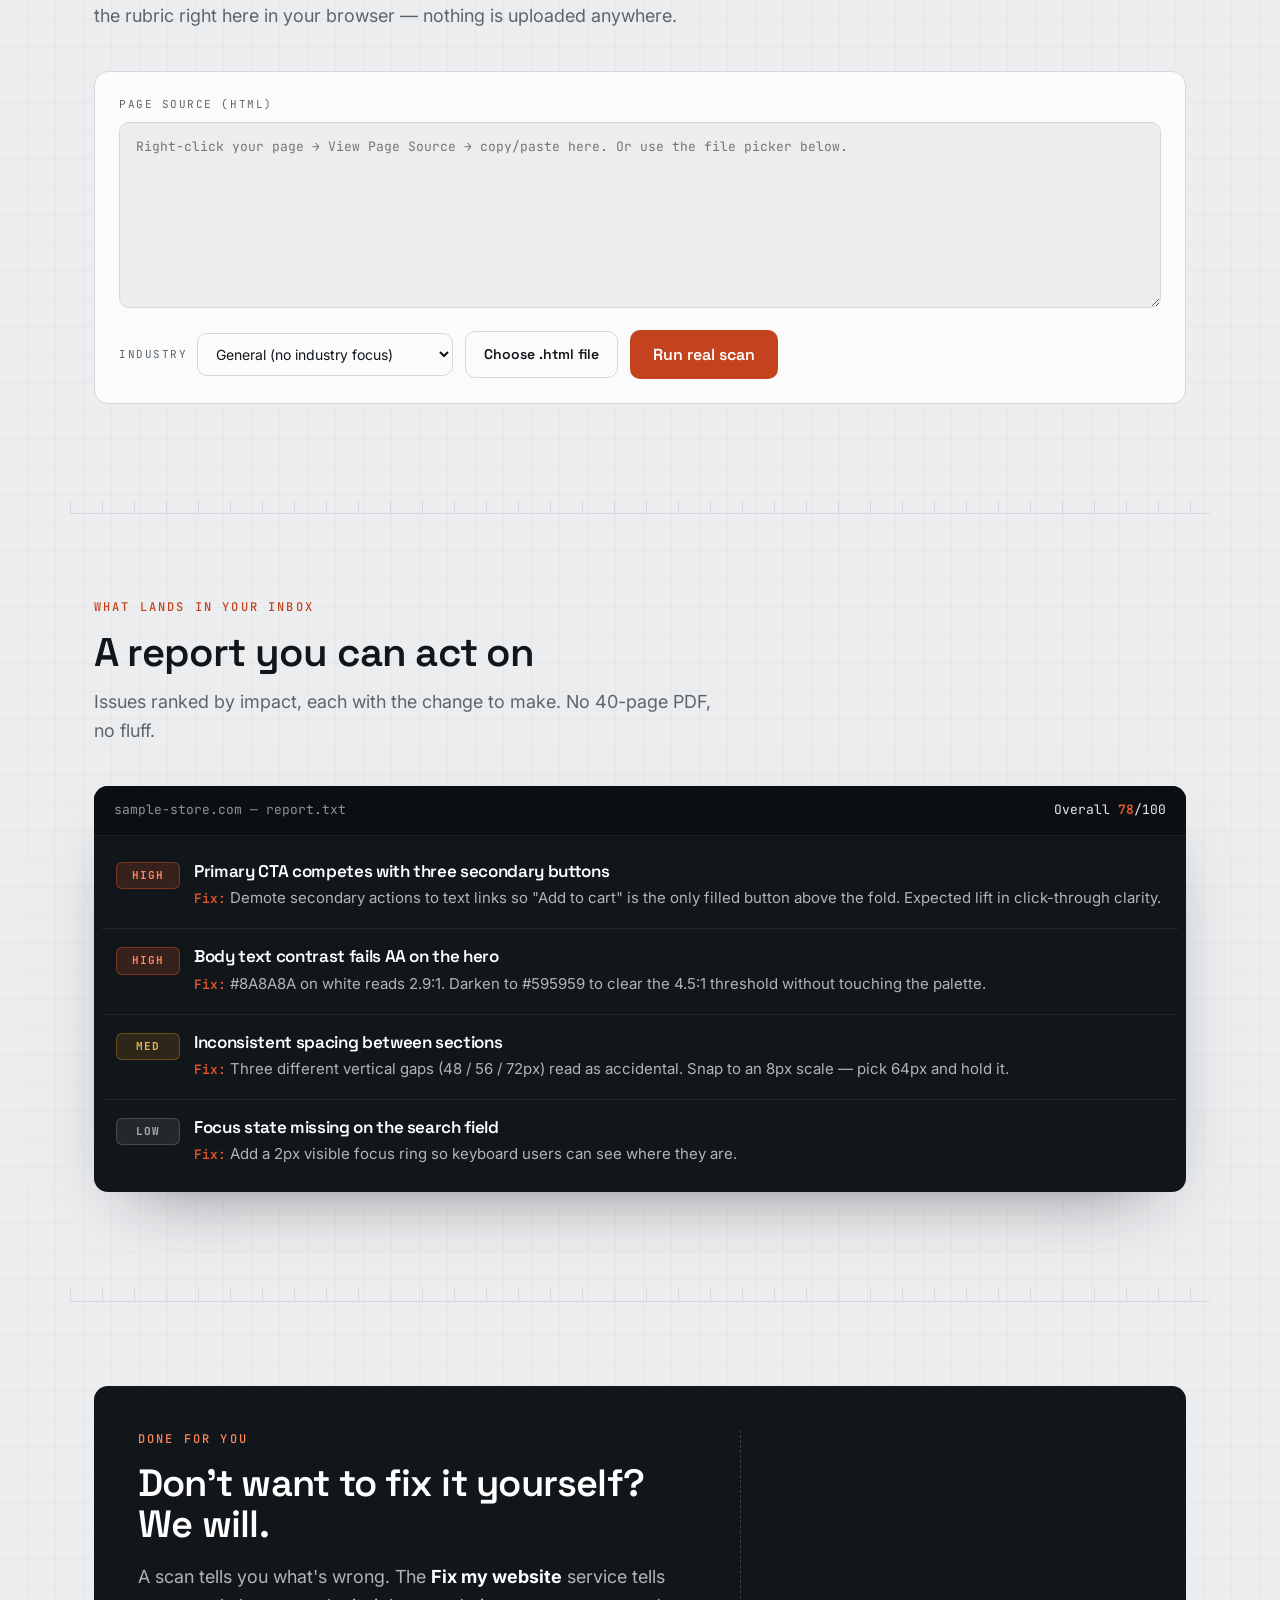
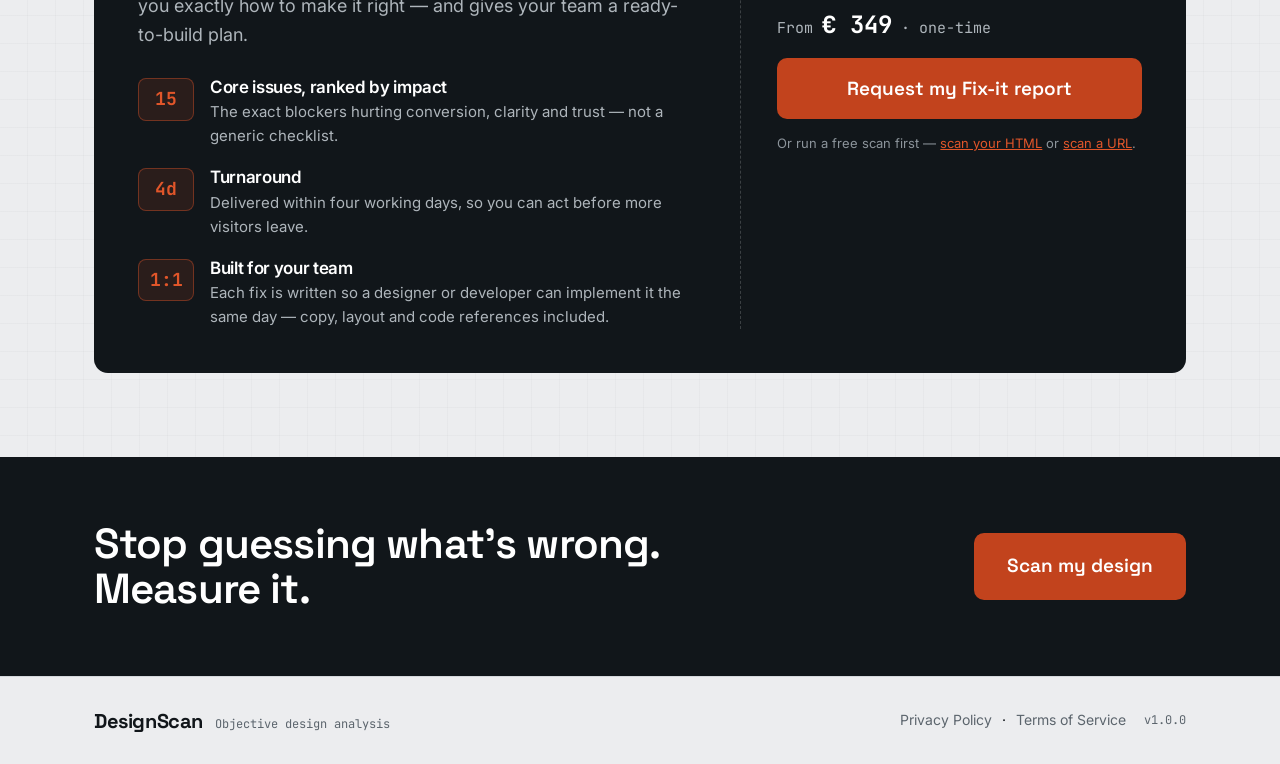
==== commit f074445f: "Update alle files" ====
--- a/index.html
+++ b/index.html
@@ -18,7 +18,7 @@
 <link rel="stylesheet" href="assets/styles.css" />
 </head>
 <body>
-<a class="skip-link" href="#main">Skip to content</a>
+<a class="skip-link" href="#main" data-i18n="skip">Skip to content</a>
 
 <header class="topbar">
   <div class="wrap topbar__inner">
@@ -35,13 +35,18 @@
       <span class="brand__word">DesignScan</span>
     </a>
     <nav class="nav" aria-label="Primary">
-      <a href="#how">How it works</a>
-      <a href="#criteria">What we measure</a>
-      <a href="#industries">By industry</a>
-      <a href="#run-scan">Real scan</a>
-      <a href="#report">Sample report</a>
+      <a href="#how" data-i18n="nav.how">How it works</a>
+      <a href="#criteria" data-i18n="nav.criteria">What we measure</a>
+      <a href="#industries" data-i18n="nav.industries">By industry</a>
+      <a href="#run-scan" data-i18n="nav.scan">Real scan</a>
+      <a href="#report" data-i18n="nav.report">Sample report</a>
     </nav>
-    <a class="btn btn--ghost nav__cta" href="#scan">Scan a page</a>
+    <a class="btn btn--ghost nav__cta" href="#scan" data-i18n="nav.cta">Scan a page</a>
+    <button class="lang-toggle" id="lang-toggle" type="button" aria-label="Switch language / Wissel taal">
+      <span class="lang-toggle__opt lang-toggle__opt--active" data-lang="en">EN</span>
+      <span class="lang-toggle__sep">/</span>
+      <span class="lang-toggle__opt" data-lang="nl">NL</span>
+    </button>
   </div>
 </header>
 
@@ -51,33 +56,33 @@
   <!-- HERO -->
   <section class="hero wrap" aria-labelledby="hero-title">
     <div class="hero__copy">
-      <p class="eyebrow">Objective UI/UX measurement</p>
-      <h1 id="hero-title">How good is your<br>design, <span class="ink-em">really</span>?</h1>
-      <p class="lede">Paste a URL and DesignScan reads it the way a senior product designer would — six calibrated criteria, a single honest score, and the specific fixes that move the needle.</p>
+      <p class="eyebrow" data-i18n="hero.eyebrow">Objective UI/UX measurement</p>
+      <h1 id="hero-title" data-i18n="hero.title">How good is your<br>design, <span class="ink-em">really</span>?</h1>
+      <p class="lede" data-i18n="hero.lede">Paste a URL and DesignScan reads it the way a senior product designer would — six calibrated criteria, a single honest score, and the specific fixes that move the needle.</p>
 
       <form class="scan" id="scan" autocomplete="off" novalidate>
-        <label class="scan__label" for="url">Page to scan</label>
+        <label class="scan__label" for="url" data-i18n="hero.scanLabel">Page to scan</label>
         <div class="scan__row">
           <input class="scan__input" id="url" name="url" type="url" inputmode="url"
                  placeholder="https://your-site.com" aria-describedby="scan-note" />
           <button class="btn btn--solid" type="submit" id="scan-btn">
-            <span class="btn__label">Scan my design</span>
+            <span class="btn__label" data-i18n="hero.scanBtn">Scan my design</span>
           </button>
         </div>
-        <p class="scan__note" id="scan-note">Free preview · No sign-up · Result in seconds</p>
+        <p class="scan__note" id="scan-note" data-i18n="hero.scanNote">Free preview · No sign-up · Result in seconds</p>
       </form>
 
       <ul class="trust" aria-label="What the scan checks">
-        <li>Heuristic-based</li>
-        <li>Accessibility-aware</li>
-        <li>Conversion-focused</li>
+        <li data-i18n="hero.trust1">Heuristic-based</li>
+        <li data-i18n="hero.trust2">Accessibility-aware</li>
+        <li data-i18n="hero.trust3">Conversion-focused</li>
       </ul>
     </div>
 
     <!-- SIGNATURE: the gauge readout -->
     <div class="readout" role="group" aria-labelledby="readout-title">
       <div class="readout__head">
-        <span class="readout__tag" id="readout-title">LIVE&nbsp;READING</span>
+        <span class="readout__tag" id="readout-title" data-i18n="hero.live">LIVE&nbsp;READING</span>
         <span class="readout__src" id="readout-src">demo · sample-store.com</span>
       </div>
 
@@ -95,15 +100,15 @@
         <div class="gauge__readout">
           <span class="gauge__score" id="gauge-score" aria-hidden="true">78</span>
           <span class="gauge__of">/100</span>
-          <span class="gauge__grade" id="gauge-grade">Good — three fixes from great</span>
+          <span class="gauge__grade" id="gauge-grade" data-i18n="hero.grade">Good — three fixes from great</span>
         </div>
       </div>
 
       <ul class="submeters" id="submeters" aria-label="Sub-scores by criterion">
-        <li class="sm" data-score="82"><span class="sm__name">Visual hierarchy</span><span class="sm__bar"><i style="--v:82%"></i></span><span class="sm__val">82</span></li>
-        <li class="sm" data-score="71"><span class="sm__name">Usability</span><span class="sm__bar"><i style="--v:71%"></i></span><span class="sm__val">71</span></li>
-        <li class="sm" data-score="64"><span class="sm__name">Accessibility</span><span class="sm__bar"><i style="--v:64%"></i></span><span class="sm__val">64</span></li>
-        <li class="sm" data-score="88"><span class="sm__name">Consistency</span><span class="sm__bar"><i style="--v:88%"></i></span><span class="sm__val">88</span></li>
+        <li class="sm" data-score="82"><span class="sm__name" data-i18n="crit.hierarchy">Visual hierarchy</span><span class="sm__bar"><i style="--v:82%"></i></span><span class="sm__val">82</span></li>
+        <li class="sm" data-score="71"><span class="sm__name" data-i18n="crit.usability">Usability</span><span class="sm__bar"><i style="--v:71%"></i></span><span class="sm__val">71</span></li>
+        <li class="sm" data-score="64"><span class="sm__name" data-i18n="crit.accessibility">Accessibility</span><span class="sm__bar"><i style="--v:64%"></i></span><span class="sm__val">64</span></li>
+        <li class="sm" data-score="88"><span class="sm__name" data-i18n="crit.consistency">Consistency</span><span class="sm__bar"><i style="--v:88%"></i></span><span class="sm__val">88</span></li>
       </ul>
     </div>
   </section>
@@ -113,24 +118,24 @@
   <!-- HOW IT WORKS (a true sequence → numbering earns its place) -->
   <section class="how wrap" id="how" aria-labelledby="how-title">
     <header class="sec-head">
-      <p class="eyebrow">The method</p>
-      <h2 id="how-title">Three steps, no questionnaire</h2>
+      <p class="eyebrow" data-i18n="how.eyebrow">The method</p>
+      <h2 id="how-title" data-i18n="how.title">Three steps, no questionnaire</h2>
     </header>
     <ol class="steps">
       <li class="step">
         <span class="step__no">01</span>
-        <h3>Point it at a page</h3>
-        <p>Drop in a live URL or upload a screenshot. DesignScan captures the layout, type, color and structure as a real visitor receives it.</p>
+        <h3 data-i18n="how.s1.title">Point it at a page</h3>
+        <p data-i18n="how.s1.body">Drop in a live URL or upload a screenshot. DesignScan captures the layout, type, color and structure as a real visitor receives it.</p>
       </li>
       <li class="step">
         <span class="step__no">02</span>
-        <h3>It reads against the rubric</h3>
-        <p>Every element is checked against six calibrated criteria drawn from established usability heuristics and accessibility standards — not vibes.</p>
+        <h3 data-i18n="how.s2.title">It reads against the rubric</h3>
+        <p data-i18n="how.s2.body">Every element is checked against six calibrated criteria drawn from established usability heuristics and accessibility standards — not vibes.</p>
       </li>
       <li class="step">
         <span class="step__no">03</span>
-        <h3>You get the fixes</h3>
-        <p>A scored breakdown lands with the highest-impact issues first, each paired with a concrete change your team can ship today.</p>
+        <h3 data-i18n="how.s3.title">You get the fixes</h3>
+        <p data-i18n="how.s3.body">A scored breakdown lands with the highest-impact issues first, each paired with a concrete change your team can ship today.</p>
       </li>
     </ol>
   </section>
@@ -140,40 +145,40 @@
   <!-- WHAT WE MEASURE -->
   <section class="criteria wrap" id="criteria" aria-labelledby="crit-title">
     <header class="sec-head">
-      <p class="eyebrow">The rubric</p>
-      <h2 id="crit-title">Six things we measure</h2>
-      <p class="sec-sub">Each criterion is scored independently, so you see exactly where the points leak — and where you already win.</p>
+      <p class="eyebrow" data-i18n="criteria.eyebrow">The rubric</p>
+      <h2 id="crit-title" data-i18n="criteria.title">Six things we measure</h2>
+      <p class="sec-sub" data-i18n="criteria.sub">Each criterion is scored independently, so you see exactly where the points leak — and where you already win.</p>
     </header>
     <div class="grid">
       <article class="card" data-v="82">
-        <div class="card__top"><h3>Visual hierarchy</h3><span class="chip">82</span></div>
-        <span class="meterline"><i></i></span>
-        <p>Does the eye land where it should? We check contrast, scale, spacing and grouping against the page's actual goal.</p>
+        <div class="card__top"><h3 data-i18n="crit.hierarchy">Visual hierarchy</h3><span class="chip">82</span></div>
+        <span class="meterline"><i></i></span>
+        <p data-i18n="criteria.hierarchy.body">Does the eye land where it should? We check contrast, scale, spacing and grouping against the page's actual goal.</p>
       </article>
       <article class="card" data-v="71">
-        <div class="card__top"><h3>Usability</h3><span class="chip">71</span></div>
-        <span class="meterline"><i></i></span>
-        <p>Clear affordances, predictable navigation, forgiving interactions — measured against Nielsen's heuristics.</p>
+        <div class="card__top"><h3 data-i18n="crit.usability">Usability</h3><span class="chip">71</span></div>
+        <span class="meterline"><i></i></span>
+        <p data-i18n="criteria.usability.body">Clear affordances, predictable navigation, forgiving interactions — measured against Nielsen's heuristics.</p>
       </article>
       <article class="card" data-v="64">
-        <div class="card__top"><h3>Accessibility</h3><span class="chip chip--warn">64</span></div>
-        <span class="meterline"><i></i></span>
-        <p>Contrast ratios, focus order, target sizes and semantics, mapped to WCAG 2.2 AA where it matters most.</p>
+        <div class="card__top"><h3 data-i18n="crit.accessibility">Accessibility</h3><span class="chip chip--warn">64</span></div>
+        <span class="meterline"><i></i></span>
+        <p data-i18n="criteria.accessibility.body">Contrast ratios, focus order, target sizes and semantics, mapped to WCAG 2.2 AA where it matters most.</p>
       </article>
       <article class="card" data-v="88">
-        <div class="card__top"><h3>Consistency</h3><span class="chip">88</span></div>
-        <span class="meterline"><i></i></span>
-        <p>One type scale, one spacing system, one voice. We flag the drift that quietly erodes trust.</p>
+        <div class="card__top"><h3 data-i18n="crit.consistency">Consistency</h3><span class="chip">88</span></div>
+        <span class="meterline"><i></i></span>
+        <p data-i18n="criteria.consistency.body">One type scale, one spacing system, one voice. We flag the drift that quietly erodes trust.</p>
       </article>
       <article class="card" data-v="76">
-        <div class="card__top"><h3>Conversion clarity</h3><span class="chip">76</span></div>
-        <span class="meterline"><i></i></span>
-        <p>Is the next action obvious? We weigh CTA prominence, friction and the path from arrival to action.</p>
+        <div class="card__top"><h3 data-i18n="crit.conversion">Conversion clarity</h3><span class="chip">76</span></div>
+        <span class="meterline"><i></i></span>
+        <p data-i18n="criteria.conversion.body">Is the next action obvious? We weigh CTA prominence, friction and the path from arrival to action.</p>
       </article>
       <article class="card" data-v="69">
-        <div class="card__top"><h3>Performance signals</h3><span class="chip">69</span></div>
-        <span class="meterline"><i></i></span>
-        <p>Perceived speed, layout stability and the loading experience that shapes a first impression.</p>
+        <div class="card__top"><h3 data-i18n="crit.performance">Performance signals</h3><span class="chip">69</span></div>
+        <span class="meterline"><i></i></span>
+        <p data-i18n="criteria.performance.body">Perceived speed, layout stability and the loading experience that shapes a first impression.</p>
       </article>
     </div>
   </section>
@@ -183,9 +188,9 @@
   <!-- PER INDUSTRY -->
   <section class="industries wrap" id="industries" aria-labelledby="industries-title">
     <header class="sec-head">
-      <p class="eyebrow">Same rubric, different stakes</p>
-      <h2 id="industries-title">What matters most in your industry</h2>
-      <p class="sec-sub">The six criteria stay the same everywhere — but how much each one weighs, and which extra checks apply, depends on what your visitors came to do.</p>
+      <p class="eyebrow" data-i18n="industries.eyebrow">Same rubric, different stakes</p>
+      <h2 id="industries-title" data-i18n="industries.title">What matters most in your industry</h2>
+      <p class="sec-sub" data-i18n="industries.sub">The six criteria stay the same everywhere — but how much each one weighs, and which extra checks apply, depends on what your visitors came to do.</p>
     </header>
 
     <div class="industries__panel">
@@ -199,35 +204,24 @@
   <!-- REAL SCANNER -->
   <section class="scanner wrap" id="run-scan" aria-labelledby="scanner-title">
     <header class="sec-head">
-      <p class="eyebrow">Try it on your own page</p>
-      <h2 id="scanner-title">Scan your HTML — for real</h2>
-      <p class="sec-sub">Paste the page source or drop in an <code>.html</code> file. DesignScan reads it against the rubric right here in your browser — nothing is uploaded anywhere.</p>
+      <p class="eyebrow" data-i18n="scanner.eyebrow">Try it on your own page</p>
+      <h2 id="scanner-title" data-i18n="scanner.title">Scan your HTML — for real</h2>
+      <p class="sec-sub" data-i18n="scanner.sub">Paste the page source or drop in an <code>.html</code> file. DesignScan reads it against the rubric right here in your browser — nothing is uploaded anywhere.</p>
     </header>
 
     <div class="scanner__panel">
       <div class="scanner__input">
-        <label class="scan__label" for="html-input">Page source (HTML)</label>
+        <label class="scan__label" for="html-input" data-i18n="scanner.inputLabel">Page source (HTML)</label>
         <textarea id="html-input" class="scanner__textarea" rows="8"
-          placeholder="Right-click your page → View Page Source → copy/paste here. Or use the file picker below."></textarea>
+          data-i18n="scanner.placeholder" placeholder="Right-click your page → View Page Source → copy/paste here. Or use the file picker below."></textarea>
         <div class="scanner__controls">
-          <label class="scan__label scan__label--inline" for="industry-select">Industry</label>
-          <select id="industry-select" class="scanner__select">
-            <option value="general">General (no industry focus)</option>
-            <option value="ecommerce">E-commerce / webshop</option>
-            <option value="saas">SaaS / software</option>
-            <option value="healthcare">Zorg &amp; gezondheid</option>
-            <option value="finance">Financiële diensten</option>
-            <option value="hospitality">Horeca &amp; lokale dienstverlening</option>
-            <option value="education">Onderwijs</option>
-            <option value="realestate">Vastgoed</option>
-            <option value="nonprofit">Non-profit &amp; overheid</option>
-            <option value="agency">Agency / portfolio</option>
-          </select>
+          <label class="scan__label scan__label--inline" for="industry-select" data-i18n="scanner.industryLabel">Industry</label>
+          <select id="industry-select" class="scanner__select"></select>
           <label class="btn btn--ghost scanner__file">
             <input type="file" id="html-file" accept=".html,.htm,text/html" hidden />
-            Choose .html file
+            <span data-i18n="scanner.chooseFile">Choose .html file</span>
           </label>
-          <button class="btn btn--solid" id="run-scan-btn" type="button">Run real scan</button>
+          <button class="btn btn--solid" id="run-scan-btn" type="button" data-i18n="scanner.runBtn">Run real scan</button>
         </div>
         <p class="scanner__hint" id="scanner-hint"></p>
       </div>
@@ -236,10 +230,14 @@
         <div class="report__bar">
           <span class="report__file" id="result-file">your-page.html</span>
           <span class="report__industry" id="result-industry"></span>
-          <span class="report__score">Overall <strong id="result-score">—</strong>/100</span>
+          <span class="report__score"><span data-i18n="scanner.overall">Overall</span> <strong id="result-score">—</strong>/100</span>
         </div>
         <ul class="submeters" id="result-submeters" aria-label="Sub-scores by criterion"></ul>
         <ul class="issues" id="result-issues"></ul>
+        <div class="scanner__followup" id="scanner-followup" hidden>
+          <p data-i18n="scanner.followup.text">Want this turned into a plan your team can execute, with us reviewing it personally?</p>
+          <button class="btn btn--solid" id="open-fixit-from-scan" type="button" data-i18n="scanner.followup.btn">Request a Fix-it report for this scan</button>
+        </div>
       </div>
     </div>
   </section>
@@ -249,43 +247,43 @@
 
   <section class="report wrap" id="report" aria-labelledby="report-title">
     <header class="sec-head">
-      <p class="eyebrow">What lands in your inbox</p>
-      <h2 id="report-title">A report you can act on</h2>
-      <p class="sec-sub">Issues ranked by impact, each with the change to make. No 40-page PDF, no fluff.</p>
+      <p class="eyebrow" data-i18n="report.eyebrow">What lands in your inbox</p>
+      <h2 id="report-title" data-i18n="report.title">A report you can act on</h2>
+      <p class="sec-sub" data-i18n="report.sub">Issues ranked by impact, each with the change to make. No 40-page PDF, no fluff.</p>
     </header>
 
     <div class="report__card">
       <div class="report__bar">
         <span class="report__file">sample-store.com — report.txt</span>
-        <span class="report__score">Overall <strong>78</strong>/100</span>
+        <span class="report__score"><span data-i18n="scanner.overall">Overall</span> <strong>78</strong>/100</span>
       </div>
       <ul class="issues">
         <li class="issue issue--high">
           <span class="issue__sev" aria-label="High impact">HIGH</span>
           <div>
-            <h3>Primary CTA competes with three secondary buttons</h3>
-            <p><span class="fix">Fix:</span> Demote secondary actions to text links so "Add to cart" is the only filled button above the fold. Expected lift in click-through clarity.</p>
+            <h3 data-i18n="report.i1.title">Primary CTA competes with three secondary buttons</h3>
+            <p><span class="fix" data-i18n="report.fixLabel">Fix:</span> <span data-i18n="report.i1.fix">Demote secondary actions to text links so "Add to cart" is the only filled button above the fold. Expected lift in click-through clarity.</span></p>
           </div>
         </li>
         <li class="issue issue--high">
           <span class="issue__sev" aria-label="High impact">HIGH</span>
           <div>
-            <h3>Body text contrast fails AA on the hero</h3>
-            <p><span class="fix">Fix:</span> #8A8A8A on white reads 2.9:1. Darken to #595959 to clear the 4.5:1 threshold without touching the palette.</p>
+            <h3 data-i18n="report.i2.title">Body text contrast fails AA on the hero</h3>
+            <p><span class="fix" data-i18n="report.fixLabel">Fix:</span> <span data-i18n="report.i2.fix">#8A8A8A on white reads 2.9:1. Darken to #595959 to clear the 4.5:1 threshold without touching the palette.</span></p>
           </div>
         </li>
         <li class="issue issue--med">
           <span class="issue__sev issue__sev--med" aria-label="Medium impact">MED</span>
           <div>
-            <h3>Inconsistent spacing between sections</h3>
-            <p><span class="fix">Fix:</span> Three different vertical gaps (48 / 56 / 72px) read as accidental. Snap to an 8px scale — pick 64px and hold it.</p>
+            <h3 data-i18n="report.i3.title">Inconsistent spacing between sections</h3>
+            <p><span class="fix" data-i18n="report.fixLabel">Fix:</span> <span data-i18n="report.i3.fix">Three different vertical gaps (48 / 56 / 72px) read as accidental. Snap to an 8px scale — pick 64px and hold it.</span></p>
           </div>
         </li>
         <li class="issue issue--low">
           <span class="issue__sev issue__sev--low" aria-label="Low impact">LOW</span>
           <div>
-            <h3>Focus state missing on the search field</h3>
-            <p><span class="fix">Fix:</span> Add a 2px visible focus ring so keyboard users can see where they are.</p>
+            <h3 data-i18n="report.i4.title">Focus state missing on the search field</h3>
+            <p><span class="fix" data-i18n="report.fixLabel">Fix:</span> <span data-i18n="report.i4.fix">Add a 2px visible focus ring so keyboard users can see where they are.</span></p>
           </div>
         </li>
       </ul>
@@ -298,39 +296,86 @@
   <section class="fixit wrap" id="fix-my-website" aria-labelledby="fixit-title">
     <div class="fixit__card">
       <div class="fixit__main">
-        <p class="eyebrow eyebrow--light">Done for you</p>
-        <h2 id="fixit-title">Don't want to fix it yourself?<br>We will.</h2>
-        <p class="fixit__lede">A scan tells you what's wrong. The <strong>Fix my website</strong> service tells you exactly how to make it right — and gives your team a ready-to-build plan.</p>
+        <p class="eyebrow eyebrow--light" data-i18n="fixit.eyebrow">Done for you</p>
+        <h2 id="fixit-title" data-i18n="fixit.title">Don't want to fix it yourself?<br>We will.</h2>
+        <p class="fixit__lede" data-i18n="fixit.lede">A scan tells you what's wrong. The <strong>Fix my website</strong> service tells you exactly how to make it right — and gives your team a ready-to-build plan.</p>
 
         <ul class="fixit__list">
           <li>
             <span class="fixit__num">15</span>
             <div>
-              <h3>Core issues, ranked by impact</h3>
-              <p>The exact blockers hurting conversion, clarity and trust — not a generic checklist.</p>
+              <h3 data-i18n="fixit.f1.title">Core issues, ranked by impact</h3>
+              <p data-i18n="fixit.f1.body">The exact blockers hurting conversion, clarity and trust — not a generic checklist.</p>
             </div>
           </li>
           <li>
             <span class="fixit__num">4d</span>
             <div>
-              <h3>Turnaround</h3>
-              <p>Delivered within four working days, so you can act before more visitors leave.</p>
+              <h3 data-i18n="fixit.f2.title">Turnaround</h3>
+              <p data-i18n="fixit.f2.body">Delivered within four working days, so you can act before more visitors leave.</p>
             </div>
           </li>
           <li>
             <span class="fixit__num">1:1</span>
             <div>
-              <h3>Built for your team</h3>
-              <p>Each fix is written so a designer or developer can implement it the same day — copy, layout and code references included.</p>
+              <h3 data-i18n="fixit.f3.title">Built for your team</h3>
+              <p data-i18n="fixit.f3.body">Each fix is written so a designer or developer can implement it the same day — copy, layout and code references included.</p>
             </div>
           </li>
         </ul>
       </div>
 
       <div class="fixit__cta">
-        <p class="fixit__price">From <strong>€ 349</strong><span> · one-time</span></p>
-        <a class="btn btn--solid btn--lg" href="mailto:hello@designscan.example?subject=Fix%20my%20website">Get my Fix-it report</a>
-        <p class="fixit__note">Or run a free scan first — <a href="#run-scan">scan your HTML</a> or <a href="#scan">scan a URL</a>.</p>
+        <p class="fixit__price"><span data-i18n="fixit.priceFrom">From</span> <strong>€ 349</strong><span data-i18n="fixit.priceUnit"> · one-time</span></p>
+        <button class="btn btn--solid btn--lg" id="open-fixit-request" type="button" data-i18n="fixit.cta">Request my Fix-it report</button>
+        <p class="fixit__note" data-i18n="fixit.note">Or run a free scan first — <a href="#run-scan">scan your HTML</a> or <a href="#scan">scan a URL</a>.</p>
+      </div>
+    </div>
+
+    <!-- FIX-IT REQUEST PANEL -->
+    <div class="fixit-request" id="fixit-request" hidden>
+      <div class="fixit-request__card">
+        <button class="fixit-request__close" id="close-fixit-request" type="button" aria-label="Close">&times;</button>
+        <h3 data-i18n="fixitForm.title">Request a Fix-it report</h3>
+        <p class="fixit-request__intro" data-i18n="fixitForm.intro">Tell us a bit about the site and we'll prepare your ranked, ready-to-build plan within four working days.</p>
+
+        <form id="fixit-form" novalidate>
+          <div class="ff-row">
+            <label for="ff-name" data-i18n="fixitForm.name">Your name</label>
+            <input id="ff-name" name="name" type="text" required />
+          </div>
+          <div class="ff-row">
+            <label for="ff-email" data-i18n="fixitForm.email">Email address</label>
+            <input id="ff-email" name="email" type="email" required />
+          </div>
+          <div class="ff-row">
+            <label for="ff-url" data-i18n="fixitForm.url">Website URL</label>
+            <input id="ff-url" name="url" type="url" placeholder="https://" required />
+          </div>
+          <div class="ff-row">
+            <label for="ff-industry" data-i18n="fixitForm.industry">Industry</label>
+            <select id="ff-industry" name="industry"></select>
+          </div>
+          <div class="ff-row">
+            <label for="ff-notes" data-i18n="fixitForm.notes">Anything specific you'd like us to focus on? (optional)</label>
+            <textarea id="ff-notes" name="notes" rows="3"></textarea>
+          </div>
+          <div class="ff-row ff-row--summary" id="ff-summary" hidden>
+            <p class="ff-summary__label" data-i18n="fixitForm.attached">Attached scan summary:</p>
+            <pre class="ff-summary__pre" id="ff-summary-pre"></pre>
+          </div>
+          <div class="ff-actions">
+            <button class="btn btn--solid" type="submit" data-i18n="fixitForm.submit">Send request</button>
+            <span class="ff-hint" id="ff-hint"></span>
+          </div>
+          <p class="ff-disclaimer" data-i18n="fixitForm.disclaimer">This opens a pre-filled email to send to us — nothing is submitted automatically. No mail client? Use "Copy request" instead.</p>
+          <button class="ff-copy" id="ff-copy" type="button" data-i18n="fixitForm.copy">Copy request as text</button>
+        </form>
+
+        <div class="fixit-request__done" id="fixit-done" hidden>
+          <p data-i18n="fixitForm.doneTitle"><strong>Request ready.</strong></p>
+          <p data-i18n="fixitForm.doneBody">Your email client should have opened with everything filled in — just hit send. If nothing opened, use "Copy request as text" above and paste it into an email yourself.</p>
+        </div>
       </div>
     </div>
   </section>
@@ -338,8 +383,8 @@
   <!-- CTA BAND -->
   <section class="cta-band" aria-labelledby="cta-title">
     <div class="wrap cta-band__inner">
-      <h2 id="cta-title">Stop guessing what's wrong.<br>Measure it.</h2>
-      <a class="btn btn--solid btn--lg" href="#scan">Scan my design</a>
+      <h2 id="cta-title" data-i18n="cta.title">Stop guessing what's wrong.<br>Measure it.</h2>
+      <a class="btn btn--solid btn--lg" href="#scan" data-i18n="cta.btn">Scan my design</a>
     </div>
   </section>
 </main>
@@ -348,10 +393,10 @@
   <div class="wrap footer__inner">
     <div class="footer__brand">
       <span class="brand__word">DesignScan</span>
-      <span class="footer__tag">Objective design analysis</span>
+      <span class="footer__tag" data-i18n="footer.tag">Objective design analysis</span>
     </div>
     <nav class="footer__links" aria-label="Footer">
-      <a href="#">Privacy Policy</a><span aria-hidden="true">·</span><a href="#">Terms of Service</a>
+      <a href="#" data-i18n="footer.privacy">Privacy Policy</a><span aria-hidden="true">·</span><a href="#" data-i18n="footer.terms">Terms of Service</a>
     </nav>
     <span class="footer__ver">v1.0.0</span>
   </div>
--- a/assets/styles.css
+++ b/assets/styles.css
@@ -211,9 +211,14 @@
 /* ---------- Report ---------- */
 .report__card { background: var(--ink); color: #E9EBED; border-radius: var(--r); overflow: hidden; box-shadow: 0 30px 70px -40px rgba(17,22,26,.6); }
 .report__bar {
-  display: flex; justify-content: space-between; align-items: center;
+  display: flex; justify-content: space-between; align-items: center; gap: 14px;
   padding: 14px 20px; background: #0B0F12; font-family: var(--mono); font-size: 13px;
   border-bottom: 1px solid rgba(255,255,255,.08);
+}
+.report__industry { flex: 1; text-align: center; }
+@media (max-width: 560px) {
+  .report__bar { flex-wrap: wrap; justify-content: flex-start; }
+  .report__industry { flex: 1 0 100%; text-align: left; order: 3; }
 }
 .report__file { color: #8C949B; }
 .report__score strong { color: var(--ember); }
@@ -245,7 +250,160 @@
 .footer__links a { color: var(--ink-2); text-decoration: none; }
 .footer__links a:hover { color: var(--ink); }
 
-/* ---------- Real scanner ---------- */
+/* ---------- Language toggle ---------- */
+.lang-toggle {
+  display: inline-flex; align-items: center; gap: 6px; font-family: var(--mono); font-size: 13px;
+  background: transparent; border: 1.5px solid var(--line); border-radius: 999px;
+  padding: 7px 12px; cursor: pointer; color: var(--ink-2); margin-left: 14px;
+}
+.lang-toggle:hover { border-color: var(--ink-2); }
+.lang-toggle:focus-visible { outline: 3px solid var(--ember); outline-offset: 2px; }
+.lang-toggle__sep { opacity: .4; }
+.lang-toggle__opt { padding: 1px 2px; }
+.lang-toggle__opt--active { color: var(--ember-2); font-weight: 700; }
+
+/* ---------- Issue fix-plan (ready-to-build plan) ---------- */
+.issue__plan-toggle {
+  display: inline-flex; align-items: center; gap: 6px; margin-top: 10px;
+  font-family: var(--mono); font-size: 12px; font-weight: 600; letter-spacing: .04em;
+  color: var(--ember); background: transparent; border: 1px solid rgba(226,86,42,.4);
+  border-radius: 999px; padding: 5px 12px; cursor: pointer;
+}
+.issue__plan-toggle:hover { background: rgba(226,86,42,.1); }
+.issue__plan-toggle .chev { display: inline-block; transition: transform .15s var(--ease); }
+.issue__plan-toggle[aria-expanded="true"] .chev { transform: rotate(90deg); }
+
+.issue__plan {
+  margin-top: 12px; padding: 14px 16px; border-radius: 8px;
+  background: rgba(255,255,255,.04); border: 1px dashed rgba(255,255,255,.14);
+}
+.issue__plan ol { margin: 0; padding-left: 20px; display: grid; gap: 6px; }
+.issue__plan li { font-size: 14px; color: #C7CDD2; }
+.issue__plan pre {
+  margin: 12px 0 0; padding: 12px 14px; border-radius: 8px; overflow-x: auto;
+  background: #0B0F12; border: 1px solid rgba(255,255,255,.08);
+  font-family: var(--mono); font-size: 12.5px; color: #E9EBED; line-height: 1.55;
+}
+
+/* ---------- Scanner follow-up ---------- */
+.scanner__followup {
+  padding: 22px 20px; background: #0B0F12; border-top: 1px solid rgba(255,255,255,.08);
+  border-radius: 0 0 10px 10px; display: flex; align-items: center; justify-content: space-between;
+  gap: 18px; flex-wrap: wrap;
+}
+.scanner__followup p { color: #AEB5BB; font-size: 15px; max-width: 36em; margin: 0; }
+.scanner__results .issues { border-radius: 0; }
+
+/* ---------- Fix-it request panel ---------- */
+.fixit-request {
+  position: fixed; inset: 0; z-index: 100; display: flex; align-items: center; justify-content: center;
+  background: rgba(11,15,18,.6); padding: 20px;
+}
+.fixit-request__card {
+  position: relative; background: var(--surface); color: var(--ink); border-radius: var(--r);
+  max-width: 560px; width: 100%; max-height: 90vh; overflow-y: auto; padding: 32px;
+  box-shadow: 0 40px 90px -40px rgba(17,22,26,.6);
+}
+.fixit-request__card h3 { font-size: 24px; margin-bottom: 10px; }
+.fixit-request__intro { color: var(--ink-2); font-size: 15px; margin-bottom: 22px; }
+.fixit-request__close {
+  position: absolute; top: 14px; right: 14px; width: 32px; height: 32px; border-radius: 8px;
+  border: 1px solid var(--line); background: var(--surface); font-size: 20px; line-height: 1;
+  cursor: pointer; color: var(--ink-2);
+}
+.fixit-request__close:hover { color: var(--ink); border-color: var(--ink-2); }
+
+.ff-row { display: grid; gap: 6px; margin-bottom: 14px; }
+.ff-row label { font-family: var(--mono); font-size: 11px; letter-spacing: .1em; text-transform: uppercase; color: var(--ink-2); }
+.ff-row input, .ff-row select, .ff-row textarea {
+  font-family: var(--sans); font-size: 15px; padding: 11px 13px; border: 1.5px solid var(--line);
+  border-radius: 8px; background: var(--paper); color: var(--ink); width: 100%;
+}
+.ff-row textarea { resize: vertical; font-family: var(--sans); }
+.ff-row input:focus-visible, .ff-row select:focus-visible, .ff-row textarea:focus-visible {
+  outline: none; border-color: var(--ember); box-shadow: 0 0 0 3px rgba(226,86,42,.18);
+}
+.ff-row--summary { background: var(--ink); border-radius: 8px; padding: 12px 14px; }
+.ff-summary__label { font-family: var(--mono); font-size: 11px; letter-spacing: .1em; text-transform: uppercase; color: #FF8559; margin: 0 0 6px; }
+.ff-summary__pre {
+  margin: 0; font-family: var(--mono); font-size: 12px; color: #E9EBED; white-space: pre-wrap;
+  max-height: 140px; overflow-y: auto;
+}
+.ff-actions { display: flex; align-items: center; gap: 14px; margin-top: 6px; flex-wrap: wrap; }
+.ff-hint { font-family: var(--mono); font-size: 12px; color: var(--ink-2); }
+.ff-hint--err { color: var(--ember-2); }
+.ff-disclaimer { font-size: 12px; color: var(--ink-2); margin-top: 16px; }
+.ff-copy {
+  margin-top: 8px; font-family: var(--mono); font-size: 12px; color: var(--ink-2);
+  background: transparent; border: 1px solid var(--line); border-radius: 999px;
+  padding: 6px 14px; cursor: pointer;
+}
+.ff-copy:hover { border-color: var(--ink-2); color: var(--ink); }
+.fixit-request__done { padding-top: 6px; }
+.fixit-request__done p { color: var(--ink-2); font-size: 15px; }
+.fixit-request__done p:first-child { color: var(--ink); }
+
+@media (max-width: 560px) {
+  .fixit-request__card { padding: 22px; }
+}
+
+.scanner__select {
+  font-family: var(--sans); font-size: 14px; color: var(--ink);
+  padding: 11px 14px; border: 1.5px solid var(--line); border-radius: 10px;
+  background: var(--surface); cursor: pointer;
+}
+.scanner__select:focus-visible { outline: none; border-color: var(--ember); box-shadow: 0 0 0 3px rgba(226,86,42,.18); }
+.scan__label--inline { display: inline; margin-bottom: 0; margin-right: -2px; }
+.report__industry { font-family: var(--mono); font-size: 12px; color: #FF8559; }
+.issue__tag {
+  font-family: var(--mono); font-size: 10px; font-weight: 700; letter-spacing: .08em;
+  color: var(--ember); border: 1px solid rgba(226,86,42,.4); background: rgba(226,86,42,.1);
+  border-radius: 6px; padding: 2px 6px; vertical-align: middle; text-transform: uppercase;
+}
+
+/* ---------- Per-industry tabs ---------- */
+.industries { padding-block: 76px; }
+.industries__panel { display: grid; gap: 0; }
+.industries__tabs {
+  display: flex; flex-wrap: wrap; gap: 8px; margin-bottom: 24px;
+}
+.ind-tab {
+  font-family: var(--sans); font-size: 14px; font-weight: 500; color: var(--ink-2);
+  background: var(--surface); border: 1.5px solid var(--line); border-radius: 999px;
+  padding: 9px 18px; cursor: pointer; transition: all .15s var(--ease);
+}
+.ind-tab:hover { border-color: var(--ink-2); color: var(--ink); }
+.ind-tab--active { background: var(--ink); color: #fff; border-color: var(--ink); }
+.ind-tab:focus-visible { outline: 3px solid var(--ember); outline-offset: 2px; }
+
+.industries__content {
+  background: var(--surface); border: 1px solid var(--line); border-radius: var(--r); padding: 28px;
+}
+.ind-framing { font-size: 17px; color: var(--ink-2); max-width: 48em; margin-bottom: 24px; }
+.ind-grid { display: grid; grid-template-columns: 1fr 1fr; gap: 32px; }
+.ind-sub {
+  font-family: var(--mono); font-size: 11px; letter-spacing: .12em; text-transform: uppercase;
+  color: var(--ember-2); margin-bottom: 14px; font-weight: 600;
+}
+.ind-weights { list-style: none; padding: 0; margin: 0; display: grid; gap: 10px; }
+.ind-weight { display: grid; grid-template-columns: 130px 1fr 40px; align-items: center; gap: 10px; }
+.ind-weight__name { font-size: 13px; color: var(--ink-2); }
+.ind-weight__bar { height: 7px; background: var(--paper-2); border-radius: 999px; overflow: hidden; }
+.ind-weight__bar i { display: block; height: 100%; background: var(--ink); border-radius: 999px; }
+.ind-weight__val { font-family: var(--mono); font-size: 13px; text-align: right; color: var(--ink); }
+.ind-focus { list-style: none; padding: 0; margin: 0; display: grid; gap: 12px; }
+.ind-focus li {
+  font-size: 15px; color: var(--ink-2); padding-left: 18px; position: relative;
+}
+.ind-focus li::before {
+  content: ""; position: absolute; left: 0; top: 9px; width: 8px; height: 2px; background: var(--ember);
+}
+
+@media (max-width: 800px) {
+  .ind-grid { grid-template-columns: 1fr; gap: 24px; }
+}
+
+
 .scanner { padding-block: 76px; }
 .scanner__panel {
   background: var(--surface); border: 1px solid var(--line); border-radius: var(--r);
@@ -317,6 +475,9 @@
   .nav { display: none; }
   .steps, .grid { grid-template-columns: 1fr; }
   .grid { gap: 14px; }
+  .topbar__inner { gap: 10px; }
+  .nav__cta { margin-left: auto; padding: 8px 14px; font-size: 14px; }
+  .lang-toggle { margin-left: 0; }
 }
 @media (max-width: 520px) {
   body { font-size: 16px; }
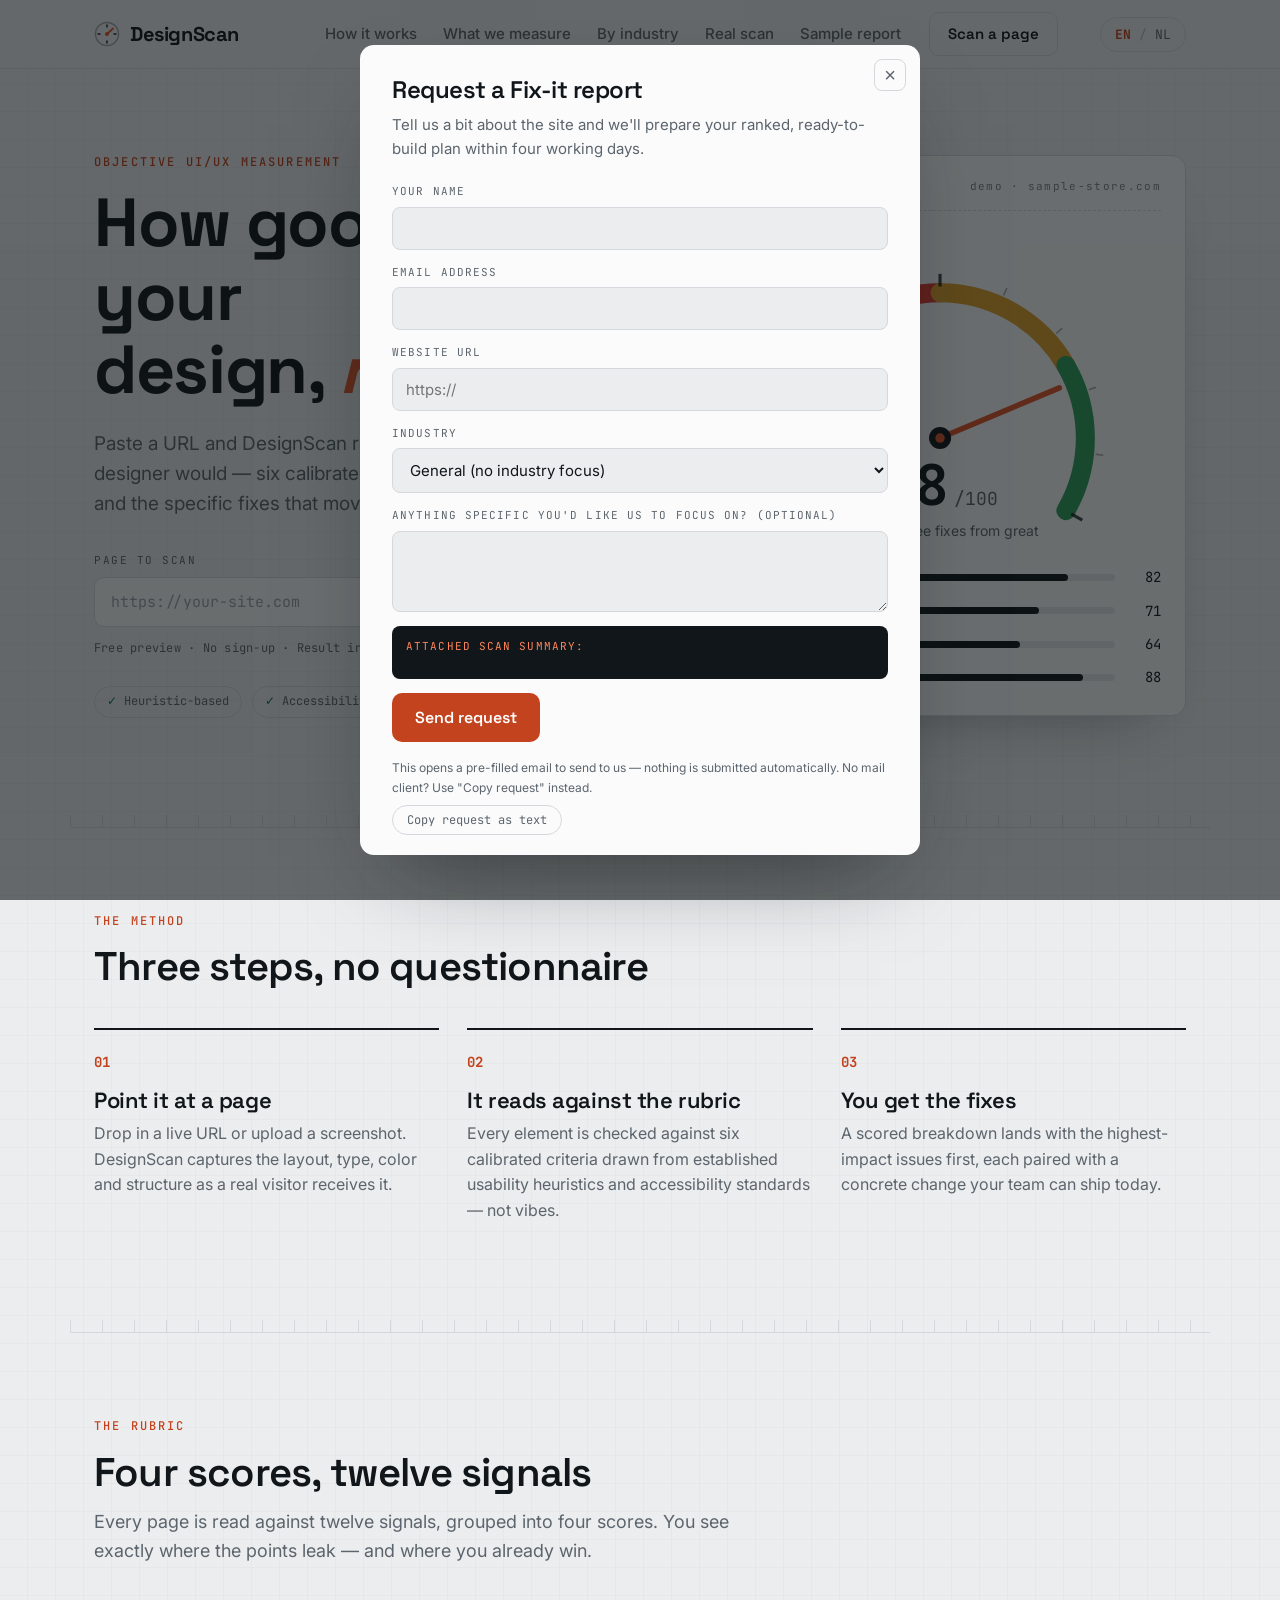
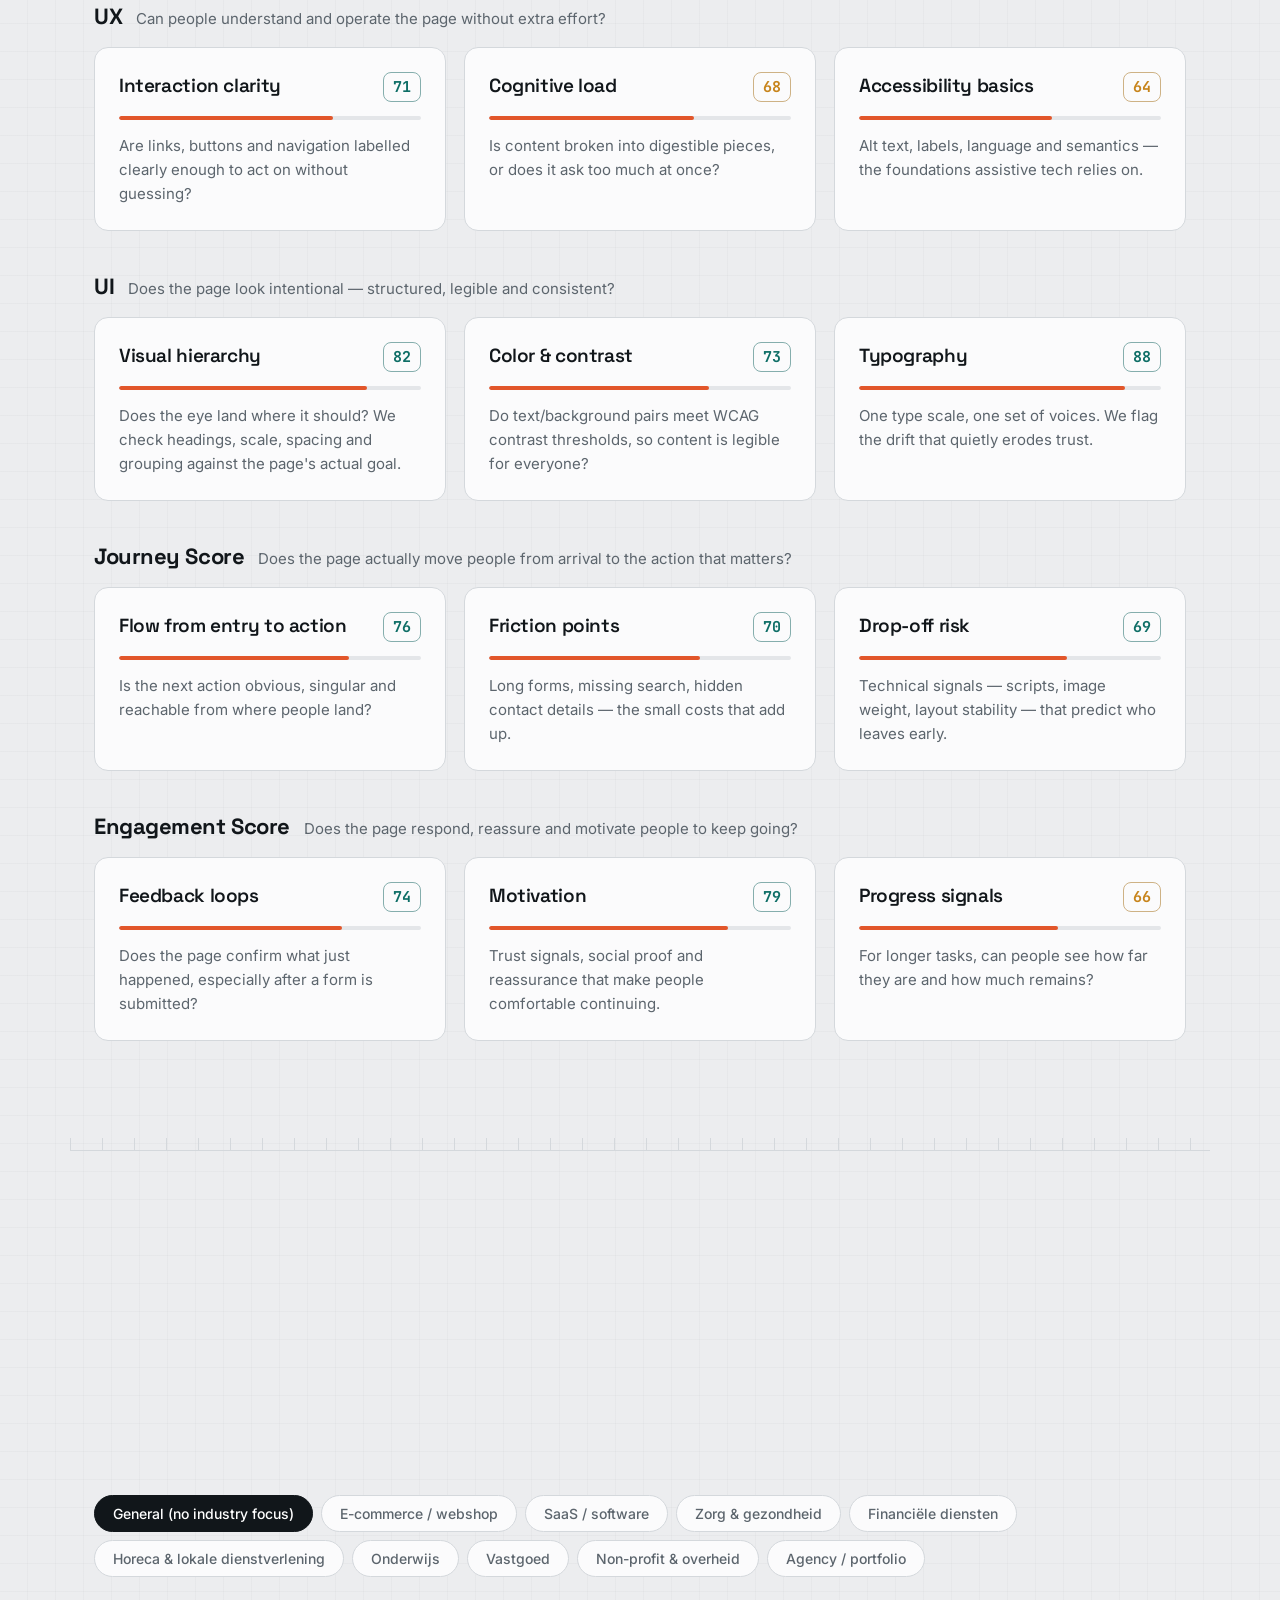
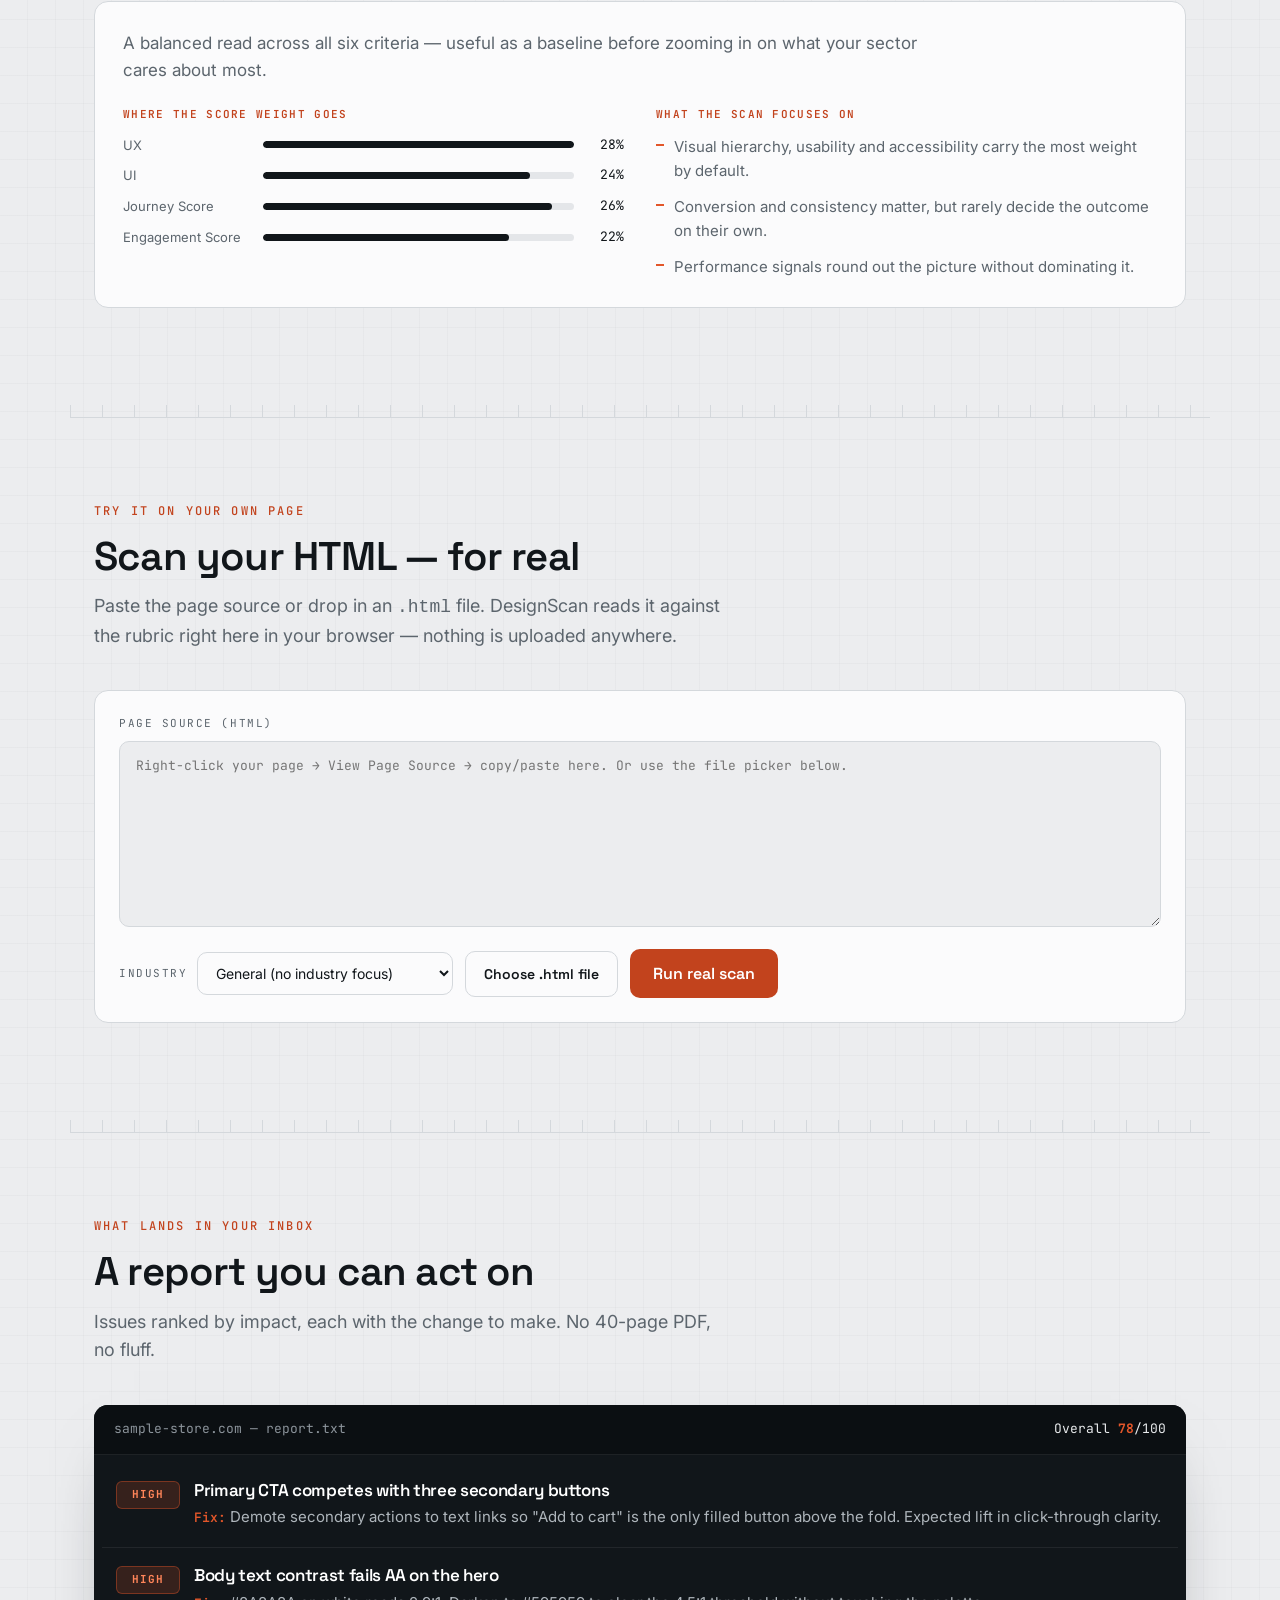
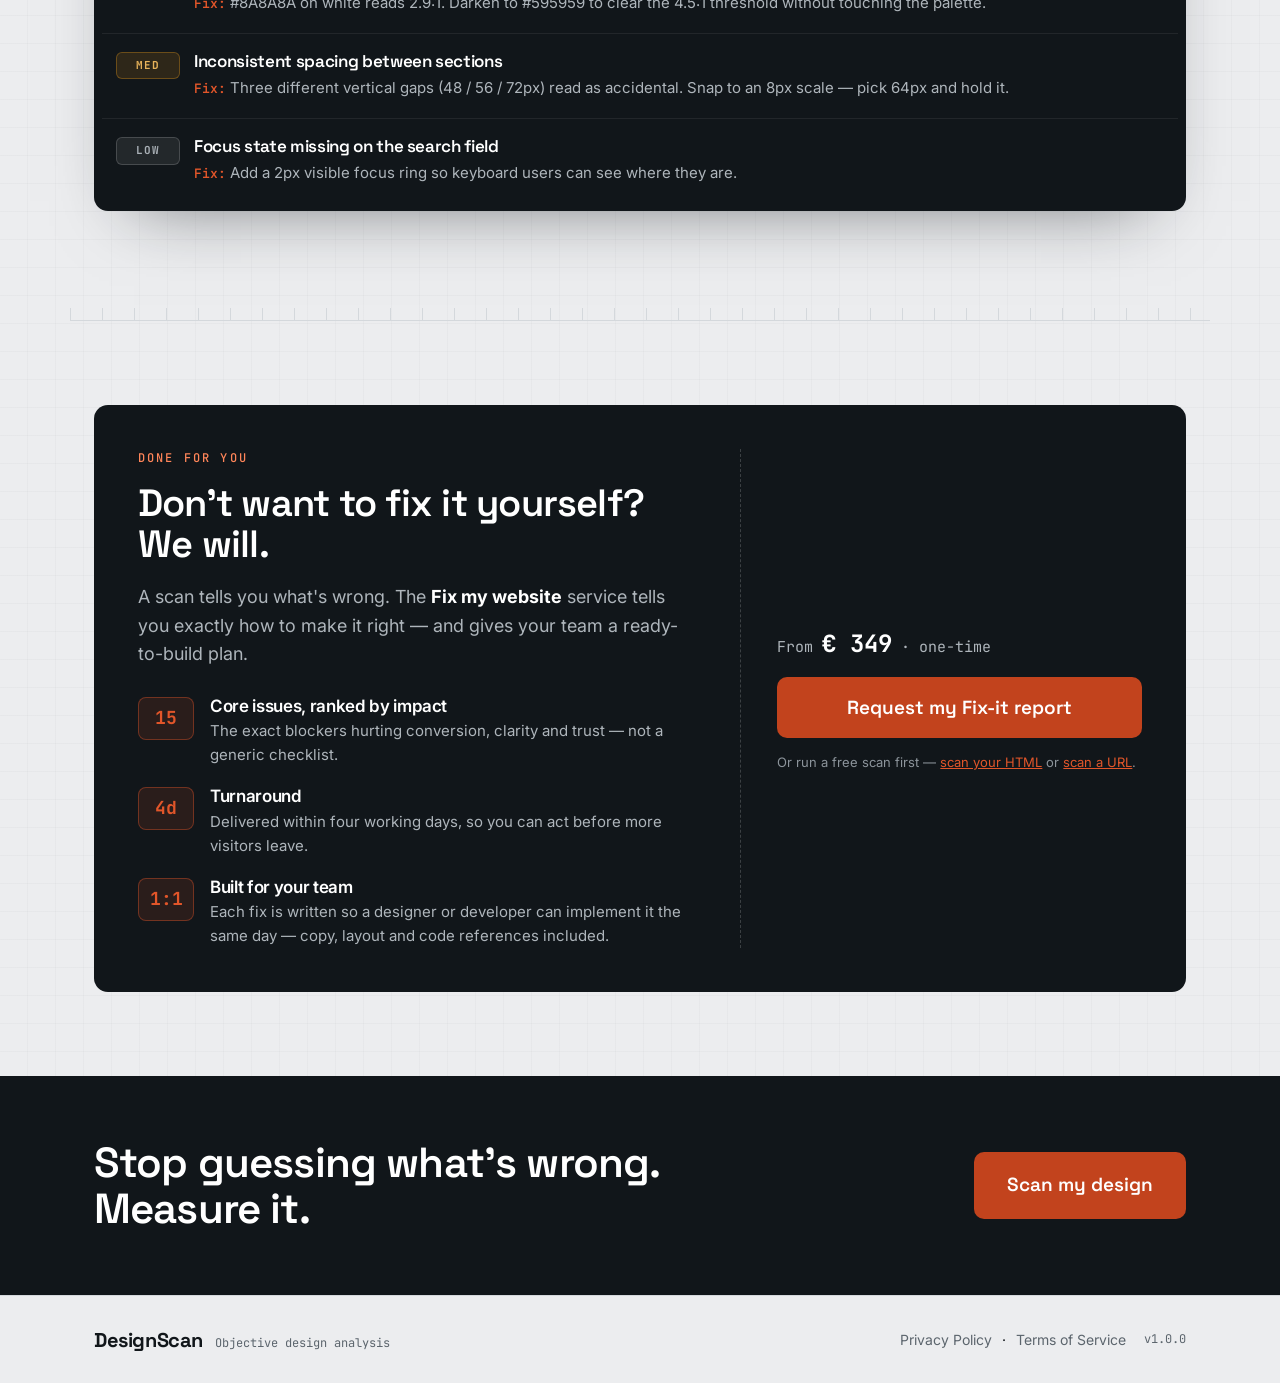
==== commit 0e5d6543: "Update files" ====
--- a/index.html
+++ b/index.html
@@ -104,11 +104,11 @@
         </div>
       </div>
 
-      <ul class="submeters" id="submeters" aria-label="Sub-scores by criterion">
-        <li class="sm" data-score="82"><span class="sm__name" data-i18n="crit.hierarchy">Visual hierarchy</span><span class="sm__bar"><i style="--v:82%"></i></span><span class="sm__val">82</span></li>
-        <li class="sm" data-score="71"><span class="sm__name" data-i18n="crit.usability">Usability</span><span class="sm__bar"><i style="--v:71%"></i></span><span class="sm__val">71</span></li>
-        <li class="sm" data-score="64"><span class="sm__name" data-i18n="crit.accessibility">Accessibility</span><span class="sm__bar"><i style="--v:64%"></i></span><span class="sm__val">64</span></li>
-        <li class="sm" data-score="88"><span class="sm__name" data-i18n="crit.consistency">Consistency</span><span class="sm__bar"><i style="--v:88%"></i></span><span class="sm__val">88</span></li>
+      <ul class="submeters" id="submeters" aria-label="Sub-scores by category">
+        <li class="sm" data-score="82"><span class="sm__name" data-i18n="cat.ux">UX</span><span class="sm__bar"><i style="--v:82%"></i></span><span class="sm__val">82</span></li>
+        <li class="sm" data-score="71"><span class="sm__name" data-i18n="cat.ui">UI</span><span class="sm__bar"><i style="--v:71%"></i></span><span class="sm__val">71</span></li>
+        <li class="sm" data-score="64"><span class="sm__name" data-i18n="cat.journey">Journey Score</span><span class="sm__bar"><i style="--v:64%"></i></span><span class="sm__val">64</span></li>
+        <li class="sm" data-score="88"><span class="sm__name" data-i18n="cat.engagement">Engagement Score</span><span class="sm__bar"><i style="--v:88%"></i></span><span class="sm__val">88</span></li>
       </ul>
     </div>
   </section>
@@ -146,40 +146,104 @@
   <section class="criteria wrap" id="criteria" aria-labelledby="crit-title">
     <header class="sec-head">
       <p class="eyebrow" data-i18n="criteria.eyebrow">The rubric</p>
-      <h2 id="crit-title" data-i18n="criteria.title">Six things we measure</h2>
-      <p class="sec-sub" data-i18n="criteria.sub">Each criterion is scored independently, so you see exactly where the points leak — and where you already win.</p>
+      <h2 id="crit-title" data-i18n="criteria.title">Four scores, twelve signals</h2>
+      <p class="sec-sub" data-i18n="criteria.sub">Every page is read against twelve signals, grouped into four scores. You see exactly where the points leak — and where you already win.</p>
     </header>
-    <div class="grid">
-      <article class="card" data-v="82">
-        <div class="card__top"><h3 data-i18n="crit.hierarchy">Visual hierarchy</h3><span class="chip">82</span></div>
-        <span class="meterline"><i></i></span>
-        <p data-i18n="criteria.hierarchy.body">Does the eye land where it should? We check contrast, scale, spacing and grouping against the page's actual goal.</p>
-      </article>
-      <article class="card" data-v="71">
-        <div class="card__top"><h3 data-i18n="crit.usability">Usability</h3><span class="chip">71</span></div>
-        <span class="meterline"><i></i></span>
-        <p data-i18n="criteria.usability.body">Clear affordances, predictable navigation, forgiving interactions — measured against Nielsen's heuristics.</p>
-      </article>
-      <article class="card" data-v="64">
-        <div class="card__top"><h3 data-i18n="crit.accessibility">Accessibility</h3><span class="chip chip--warn">64</span></div>
-        <span class="meterline"><i></i></span>
-        <p data-i18n="criteria.accessibility.body">Contrast ratios, focus order, target sizes and semantics, mapped to WCAG 2.2 AA where it matters most.</p>
-      </article>
-      <article class="card" data-v="88">
-        <div class="card__top"><h3 data-i18n="crit.consistency">Consistency</h3><span class="chip">88</span></div>
-        <span class="meterline"><i></i></span>
-        <p data-i18n="criteria.consistency.body">One type scale, one spacing system, one voice. We flag the drift that quietly erodes trust.</p>
-      </article>
-      <article class="card" data-v="76">
-        <div class="card__top"><h3 data-i18n="crit.conversion">Conversion clarity</h3><span class="chip">76</span></div>
-        <span class="meterline"><i></i></span>
-        <p data-i18n="criteria.conversion.body">Is the next action obvious? We weigh CTA prominence, friction and the path from arrival to action.</p>
-      </article>
-      <article class="card" data-v="69">
-        <div class="card__top"><h3 data-i18n="crit.performance">Performance signals</h3><span class="chip">69</span></div>
-        <span class="meterline"><i></i></span>
-        <p data-i18n="criteria.performance.body">Perceived speed, layout stability and the loading experience that shapes a first impression.</p>
-      </article>
+
+    <div class="cat-group">
+      <div class="cat-group__head">
+        <h3 data-i18n="cat.ux">UX</h3>
+        <p data-i18n="cat.ux.body">Can people understand and operate the page without extra effort?</p>
+      </div>
+      <div class="grid grid--3">
+        <article class="card" data-v="71">
+          <div class="card__top"><h3 data-i18n="crit.interactionClarity">Interaction clarity</h3><span class="chip">71</span></div>
+          <span class="meterline"><i></i></span>
+          <p data-i18n="criteria.interactionClarity.body">Are links, buttons and navigation labelled clearly enough to act on without guessing?</p>
+        </article>
+        <article class="card" data-v="68">
+          <div class="card__top"><h3 data-i18n="crit.cognitiveLoad">Cognitive load</h3><span class="chip chip--warn">68</span></div>
+          <span class="meterline"><i></i></span>
+          <p data-i18n="criteria.cognitiveLoad.body">Is content broken into digestible pieces, or does it ask too much at once?</p>
+        </article>
+        <article class="card" data-v="64">
+          <div class="card__top"><h3 data-i18n="crit.accessibilityBasics">Accessibility basics</h3><span class="chip chip--warn">64</span></div>
+          <span class="meterline"><i></i></span>
+          <p data-i18n="criteria.accessibilityBasics.body">Alt text, labels, language and semantics — the foundations assistive tech relies on.</p>
+        </article>
+      </div>
+    </div>
+
+    <div class="cat-group">
+      <div class="cat-group__head">
+        <h3 data-i18n="cat.ui">UI</h3>
+        <p data-i18n="cat.ui.body">Does the page look intentional — structured, legible and consistent?</p>
+      </div>
+      <div class="grid grid--3">
+        <article class="card" data-v="82">
+          <div class="card__top"><h3 data-i18n="crit.visualHierarchy">Visual hierarchy</h3><span class="chip">82</span></div>
+          <span class="meterline"><i></i></span>
+          <p data-i18n="criteria.visualHierarchy.body">Does the eye land where it should? We check headings, scale, spacing and grouping against the page's actual goal.</p>
+        </article>
+        <article class="card" data-v="73">
+          <div class="card__top"><h3 data-i18n="crit.colorContrast">Color &amp; contrast</h3><span class="chip">73</span></div>
+          <span class="meterline"><i></i></span>
+          <p data-i18n="criteria.colorContrast.body">Do text/background pairs meet WCAG contrast thresholds, so content is legible for everyone?</p>
+        </article>
+        <article class="card" data-v="88">
+          <div class="card__top"><h3 data-i18n="crit.typography">Typography</h3><span class="chip">88</span></div>
+          <span class="meterline"><i></i></span>
+          <p data-i18n="criteria.typography.body">One type scale, one set of voices. We flag the drift that quietly erodes trust.</p>
+        </article>
+      </div>
+    </div>
+
+    <div class="cat-group">
+      <div class="cat-group__head">
+        <h3 data-i18n="cat.journey">Journey Score</h3>
+        <p data-i18n="cat.journey.body">Does the page actually move people from arrival to the action that matters?</p>
+      </div>
+      <div class="grid grid--3">
+        <article class="card" data-v="76">
+          <div class="card__top"><h3 data-i18n="crit.flowToAction">Flow from entry to action</h3><span class="chip">76</span></div>
+          <span class="meterline"><i></i></span>
+          <p data-i18n="criteria.flowToAction.body">Is the next action obvious, singular and reachable from where people land?</p>
+        </article>
+        <article class="card" data-v="70">
+          <div class="card__top"><h3 data-i18n="crit.frictionPoints">Friction points</h3><span class="chip">70</span></div>
+          <span class="meterline"><i></i></span>
+          <p data-i18n="criteria.frictionPoints.body">Long forms, missing search, hidden contact details — the small costs that add up.</p>
+        </article>
+        <article class="card" data-v="69">
+          <div class="card__top"><h3 data-i18n="crit.dropOffRisk">Drop-off risk</h3><span class="chip">69</span></div>
+          <span class="meterline"><i></i></span>
+          <p data-i18n="criteria.dropOffRisk.body">Technical signals — scripts, image weight, layout stability — that predict who leaves early.</p>
+        </article>
+      </div>
+    </div>
+
+    <div class="cat-group">
+      <div class="cat-group__head">
+        <h3 data-i18n="cat.engagement">Engagement Score</h3>
+        <p data-i18n="cat.engagement.body">Does the page respond, reassure and motivate people to keep going?</p>
+      </div>
+      <div class="grid grid--3">
+        <article class="card" data-v="74">
+          <div class="card__top"><h3 data-i18n="crit.feedbackLoops">Feedback loops</h3><span class="chip">74</span></div>
+          <span class="meterline"><i></i></span>
+          <p data-i18n="criteria.feedbackLoops.body">Does the page confirm what just happened, especially after a form is submitted?</p>
+        </article>
+        <article class="card" data-v="79">
+          <div class="card__top"><h3 data-i18n="crit.motivation">Motivation</h3><span class="chip">79</span></div>
+          <span class="meterline"><i></i></span>
+          <p data-i18n="criteria.motivation.body">Trust signals, social proof and reassurance that make people comfortable continuing.</p>
+        </article>
+        <article class="card" data-v="66">
+          <div class="card__top"><h3 data-i18n="crit.progressSignals">Progress signals</h3><span class="chip chip--warn">66</span></div>
+          <span class="meterline"><i></i></span>
+          <p data-i18n="criteria.progressSignals.body">For longer tasks, can people see how far they are and how much remains?</p>
+        </article>
+      </div>
     </div>
   </section>
 
--- a/assets/styles.css
+++ b/assets/styles.css
@@ -153,6 +153,17 @@
 .gauge__grade { display: block; font-family: var(--sans); font-size: 14px; color: var(--ink-2); margin-top: 6px; }
 
 .submeters { list-style: none; padding: 0; margin: 18px 0 0; display: grid; gap: 11px; }
+.sm-group {
+  display: flex; justify-content: space-between; align-items: baseline;
+  margin-top: 14px; padding-bottom: 4px; border-bottom: 1px solid var(--line);
+  font-family: var(--mono);
+}
+.sm-group:first-child { margin-top: 0; }
+.sm-group__name { font-size: 11px; letter-spacing: .12em; text-transform: uppercase; color: var(--ember-2); font-weight: 700; }
+.sm-group__val { font-size: 15px; color: var(--ink); font-weight: 700; }
+.scanner__results .sm-group { border-color: rgba(255,255,255,.12); }
+.scanner__results .sm-group__name { color: #FF8559; }
+.scanner__results .sm-group__val { color: #fff; }
 .sm { display: grid; grid-template-columns: 120px 1fr 34px; align-items: center; gap: 12px; }
 .sm__name { font-size: 13px; color: var(--ink-2); }
 .sm__bar { height: 7px; background: var(--paper-2); border-radius: 999px; overflow: hidden; }
@@ -191,6 +202,16 @@
 
 /* ---------- Criteria grid ---------- */
 .grid { display: grid; grid-template-columns: repeat(3, 1fr); gap: 18px; }
+.grid--3 { grid-template-columns: repeat(3, 1fr); }
+
+.cat-group { margin-bottom: 44px; }
+.cat-group:last-child { margin-bottom: 0; }
+.cat-group__head { display: flex; align-items: baseline; gap: 14px; margin-bottom: 16px; flex-wrap: wrap; }
+.cat-group__head h3 {
+  font-family: var(--disp); font-size: 22px; font-weight: 700; color: var(--ink);
+  flex: none;
+}
+.cat-group__head p { color: var(--ink-2); font-size: 15px; margin: 0; }
 .card {
   background: var(--surface); border: 1px solid var(--line); border-radius: var(--r);
   padding: 24px; transition: transform .2s var(--ease), box-shadow .2s;
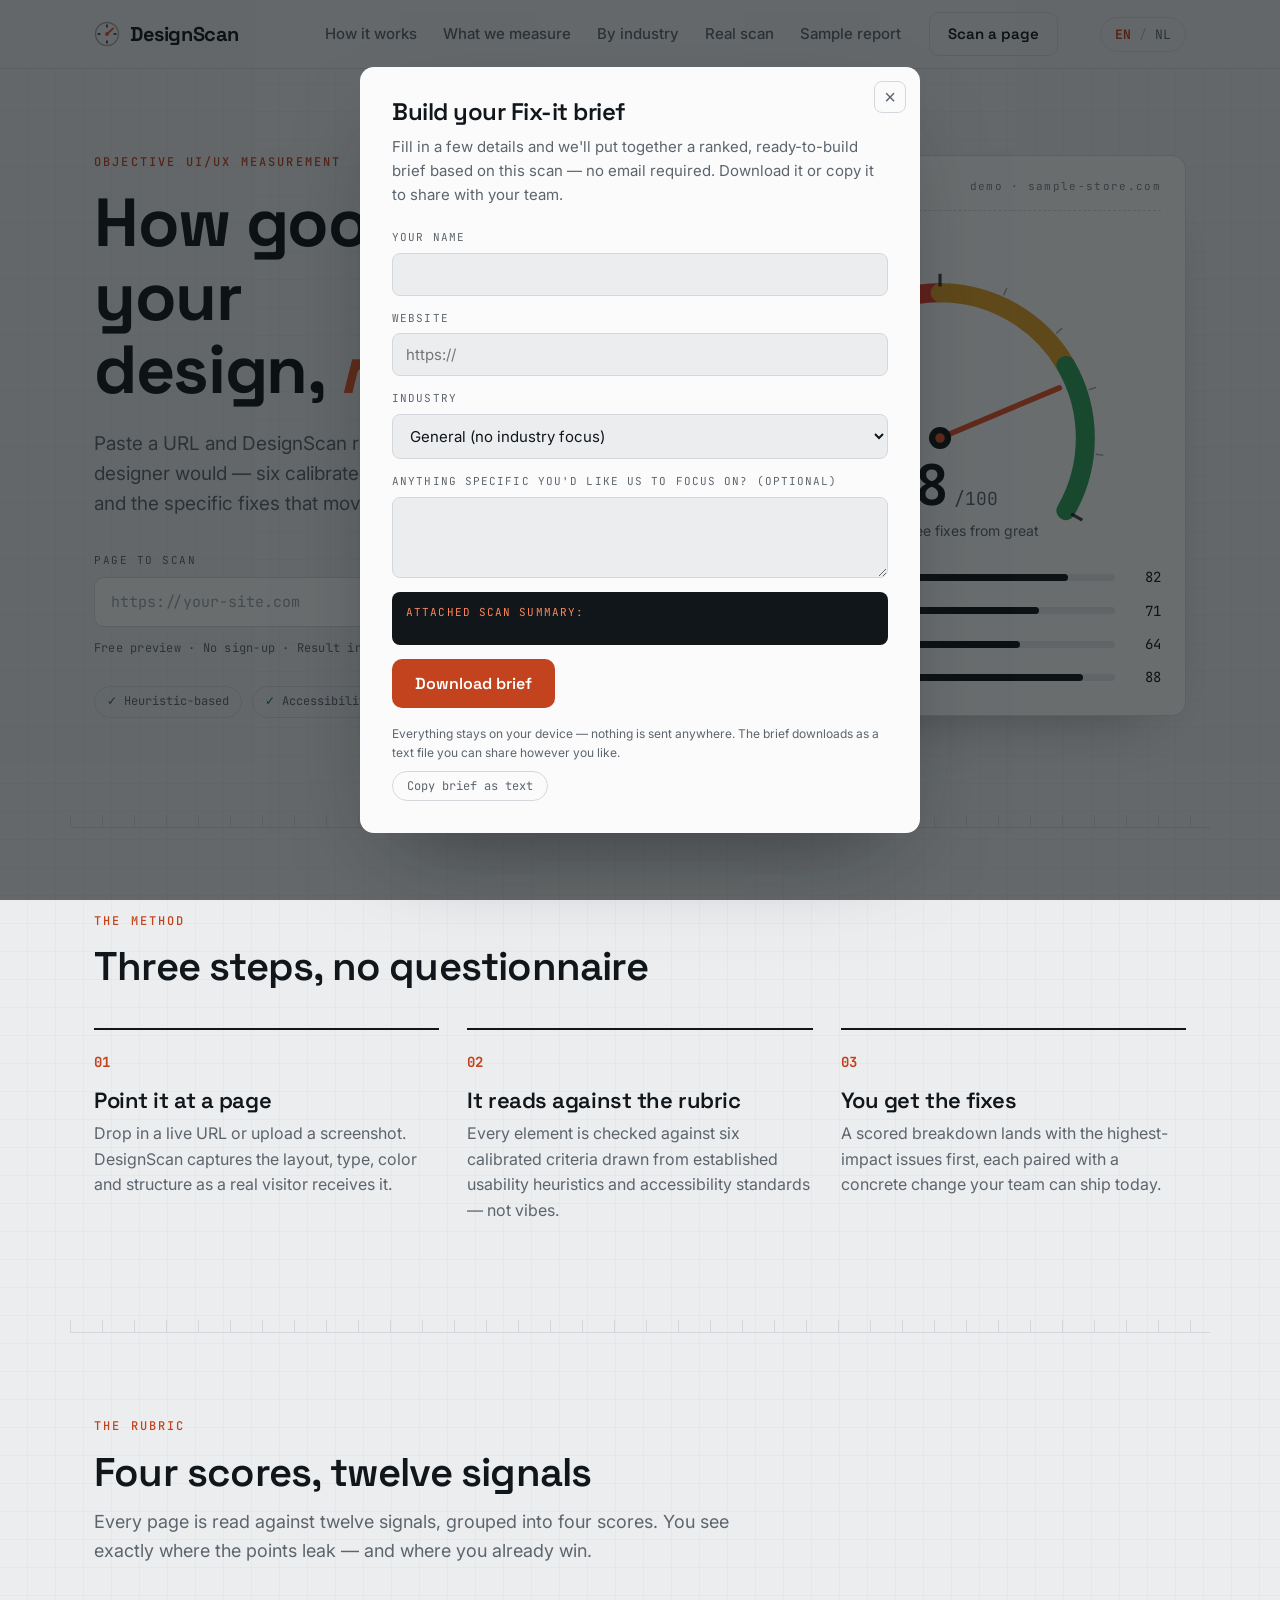
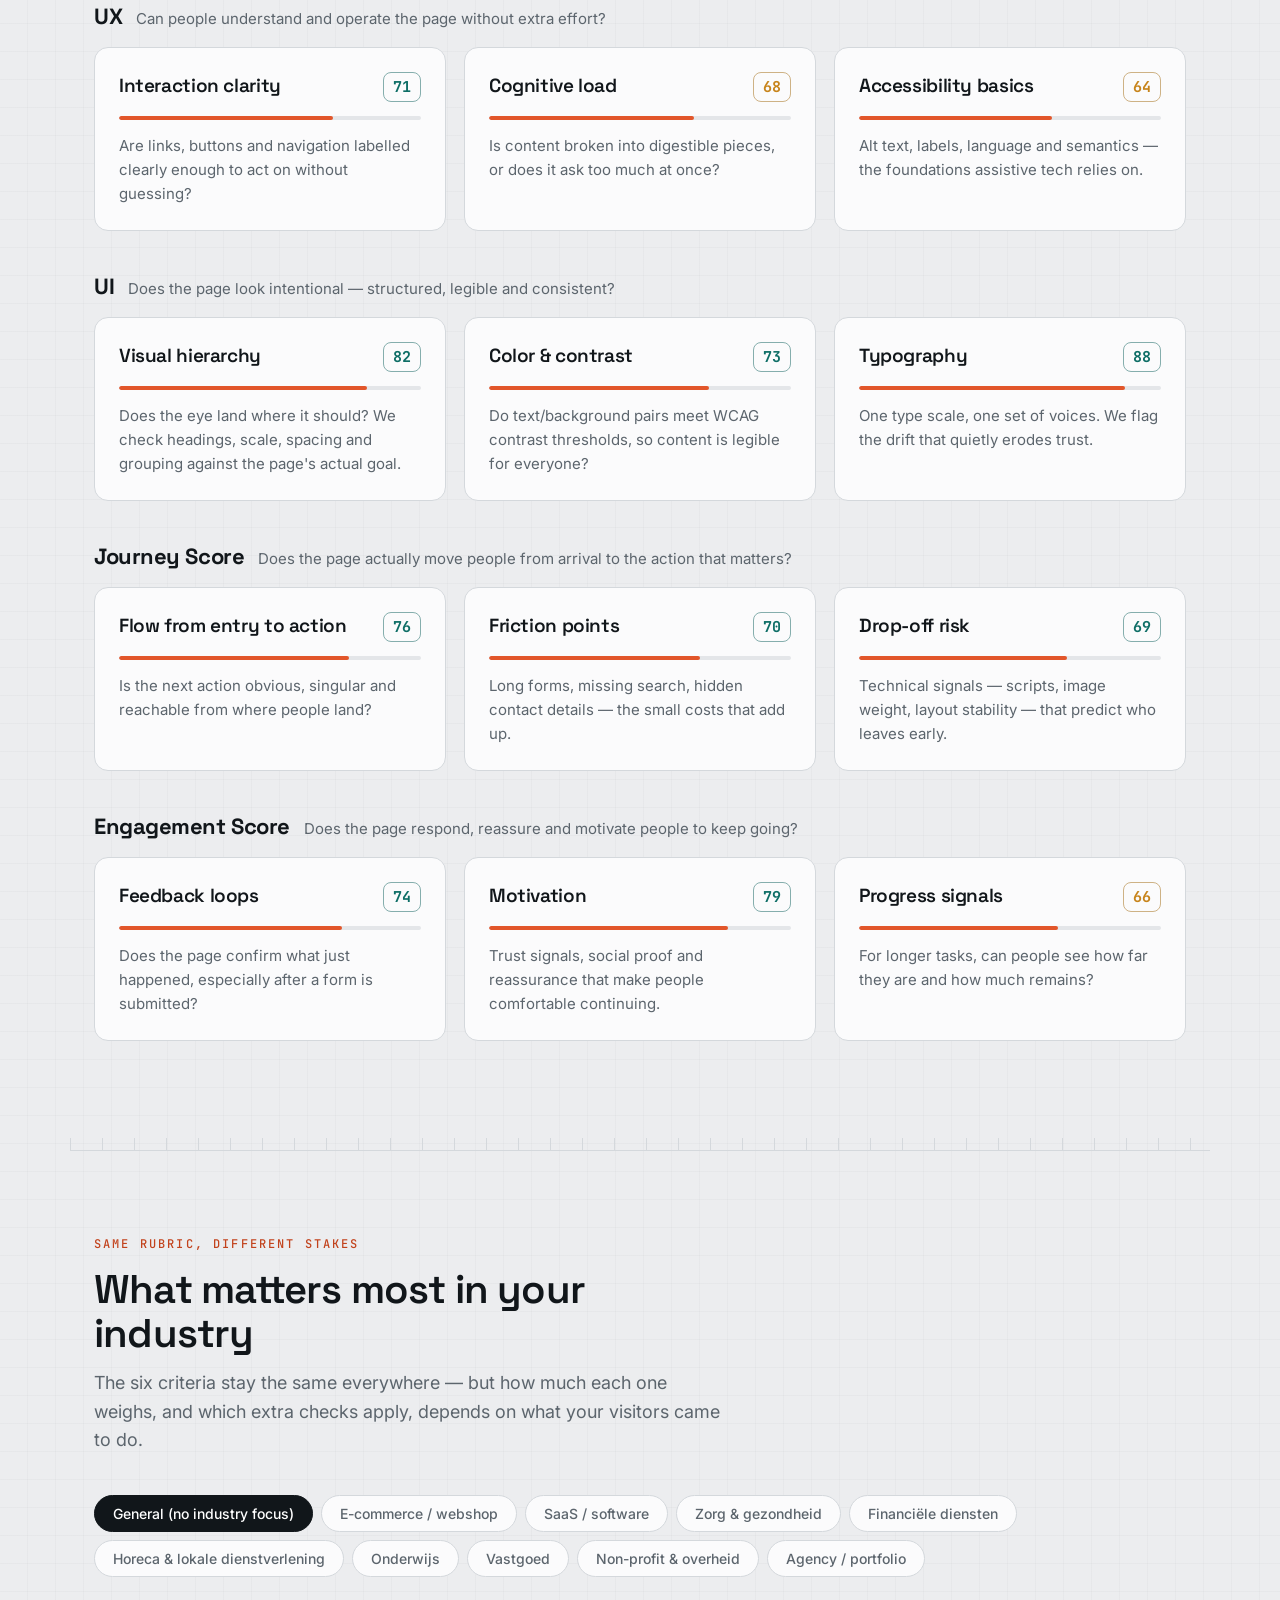
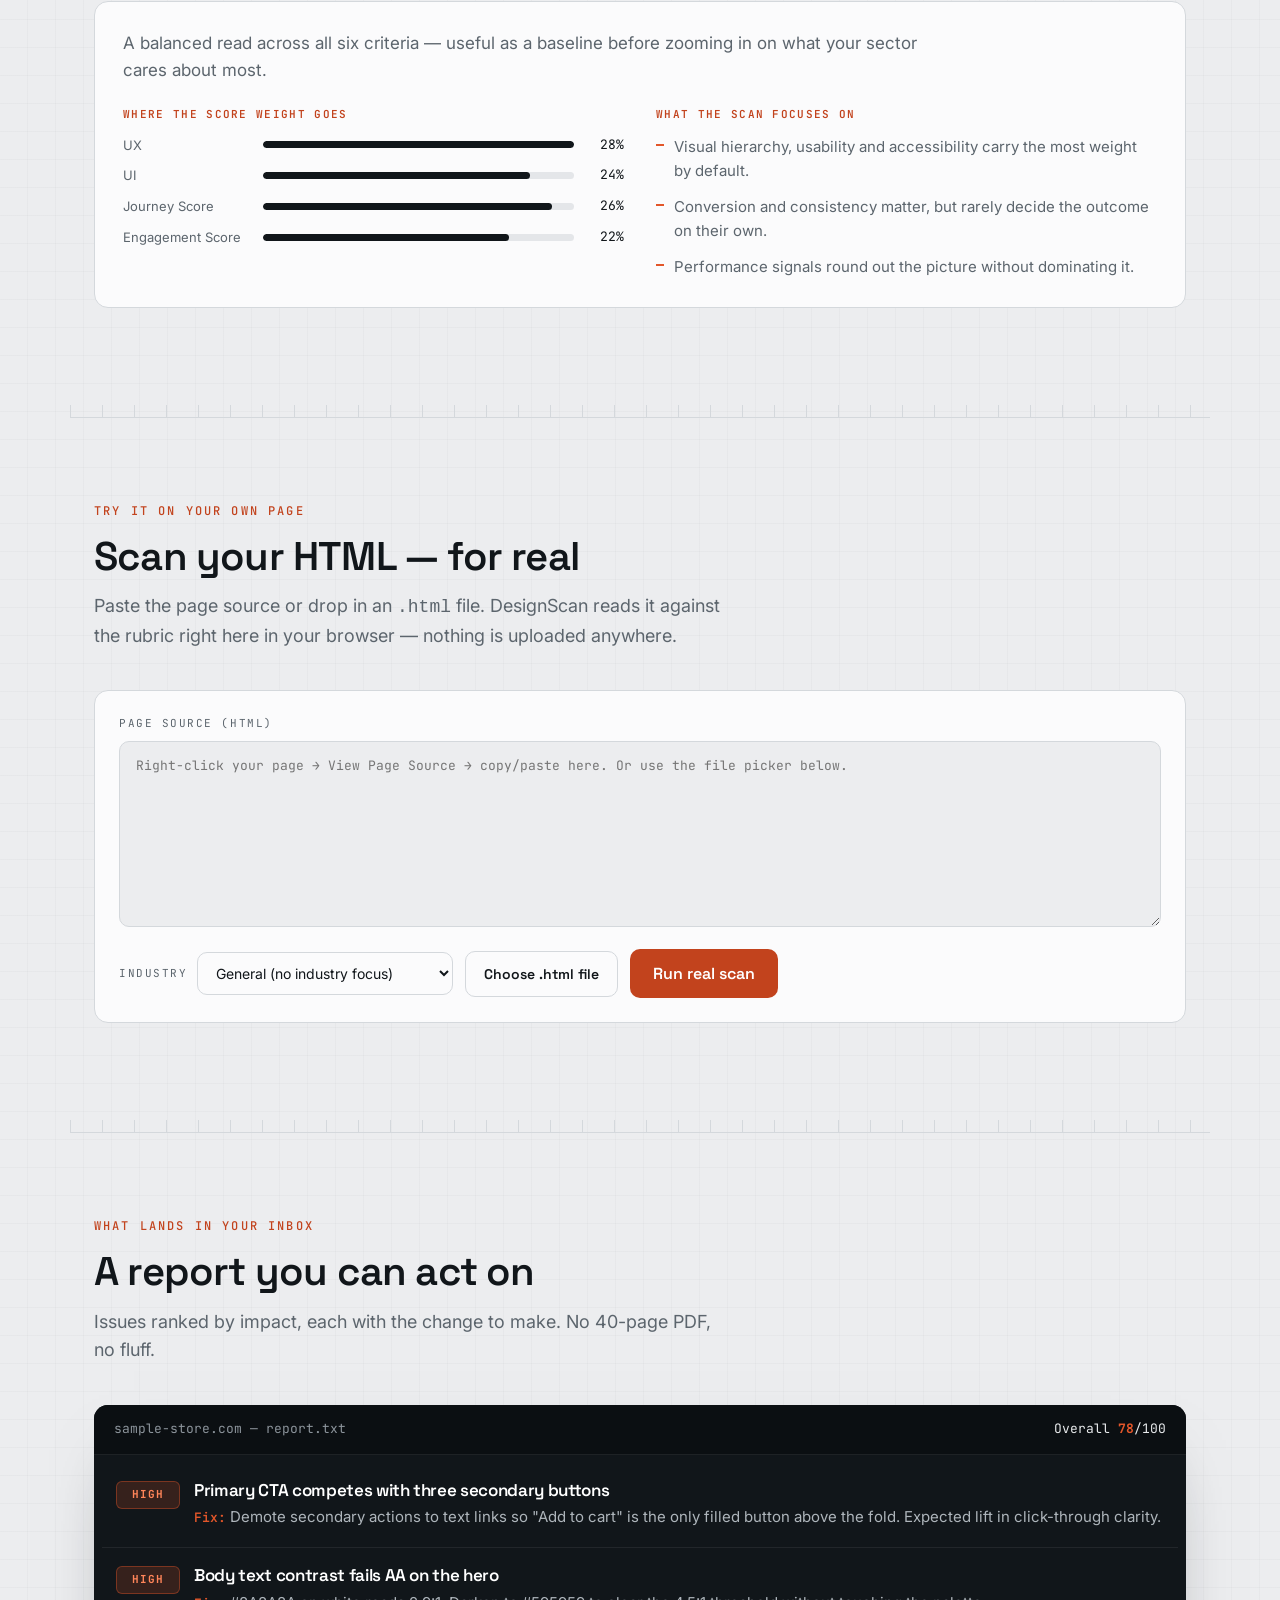
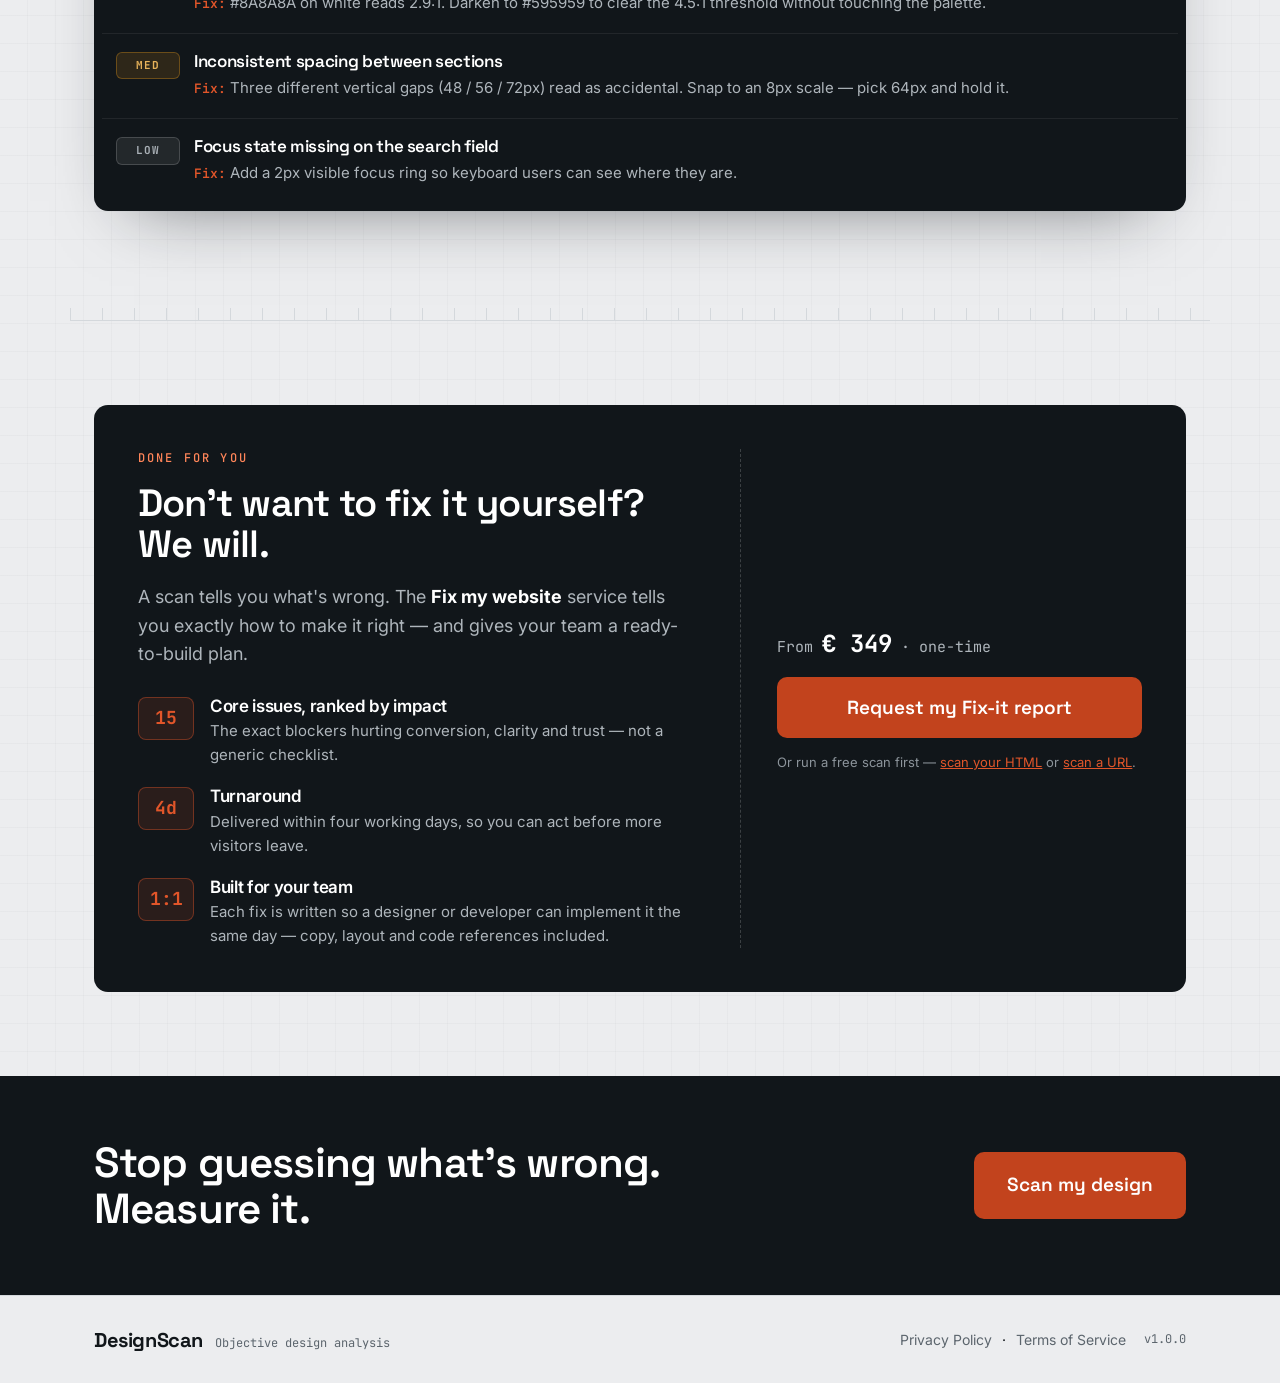
==== commit 74f9bc59: "Update 8" ====
--- a/index.html
+++ b/index.html
@@ -396,12 +396,12 @@
       </div>
     </div>
 
-    <!-- FIX-IT REQUEST PANEL -->
+    <!-- FIX-IT BRIEF PANEL -->
     <div class="fixit-request" id="fixit-request" hidden>
       <div class="fixit-request__card">
         <button class="fixit-request__close" id="close-fixit-request" type="button" aria-label="Close">&times;</button>
-        <h3 data-i18n="fixitForm.title">Request a Fix-it report</h3>
-        <p class="fixit-request__intro" data-i18n="fixitForm.intro">Tell us a bit about the site and we'll prepare your ranked, ready-to-build plan within four working days.</p>
+        <h3 data-i18n="fixitForm.title">Build your Fix-it brief</h3>
+        <p class="fixit-request__intro" data-i18n="fixitForm.intro">Fill in a few details and we'll put together a ranked, ready-to-build brief based on this scan — no email required. Download it or copy it to share with your team.</p>
 
         <form id="fixit-form" novalidate>
           <div class="ff-row">
@@ -409,11 +409,7 @@
             <input id="ff-name" name="name" type="text" required />
           </div>
           <div class="ff-row">
-            <label for="ff-email" data-i18n="fixitForm.email">Email address</label>
-            <input id="ff-email" name="email" type="email" required />
-          </div>
-          <div class="ff-row">
-            <label for="ff-url" data-i18n="fixitForm.url">Website URL</label>
+            <label for="ff-url" data-i18n="fixitForm.url">Website</label>
             <input id="ff-url" name="url" type="url" placeholder="https://" required />
           </div>
           <div class="ff-row">
@@ -429,16 +425,16 @@
             <pre class="ff-summary__pre" id="ff-summary-pre"></pre>
           </div>
           <div class="ff-actions">
-            <button class="btn btn--solid" type="submit" data-i18n="fixitForm.submit">Send request</button>
+            <button class="btn btn--solid" type="submit" data-i18n="fixitForm.submit">Download brief</button>
             <span class="ff-hint" id="ff-hint"></span>
           </div>
-          <p class="ff-disclaimer" data-i18n="fixitForm.disclaimer">This opens a pre-filled email to send to us — nothing is submitted automatically. No mail client? Use "Copy request" instead.</p>
-          <button class="ff-copy" id="ff-copy" type="button" data-i18n="fixitForm.copy">Copy request as text</button>
+          <p class="ff-disclaimer" data-i18n="fixitForm.disclaimer">Everything stays on your device — nothing is sent anywhere. The brief downloads as a text file you can share however you like.</p>
+          <button class="ff-copy" id="ff-copy" type="button" data-i18n="fixitForm.copy">Copy brief as text</button>
         </form>
 
         <div class="fixit-request__done" id="fixit-done" hidden>
-          <p data-i18n="fixitForm.doneTitle"><strong>Request ready.</strong></p>
-          <p data-i18n="fixitForm.doneBody">Your email client should have opened with everything filled in — just hit send. If nothing opened, use "Copy request as text" above and paste it into an email yourself.</p>
+          <p data-i18n="fixitForm.doneTitle"><strong>Brief ready.</strong></p>
+          <p data-i18n="fixitForm.doneBody">Your brief has downloaded as a text file. Open it, attach it to an email, or paste it wherever you need it — share it with your team or agency to get started.</p>
         </div>
       </div>
     </div>
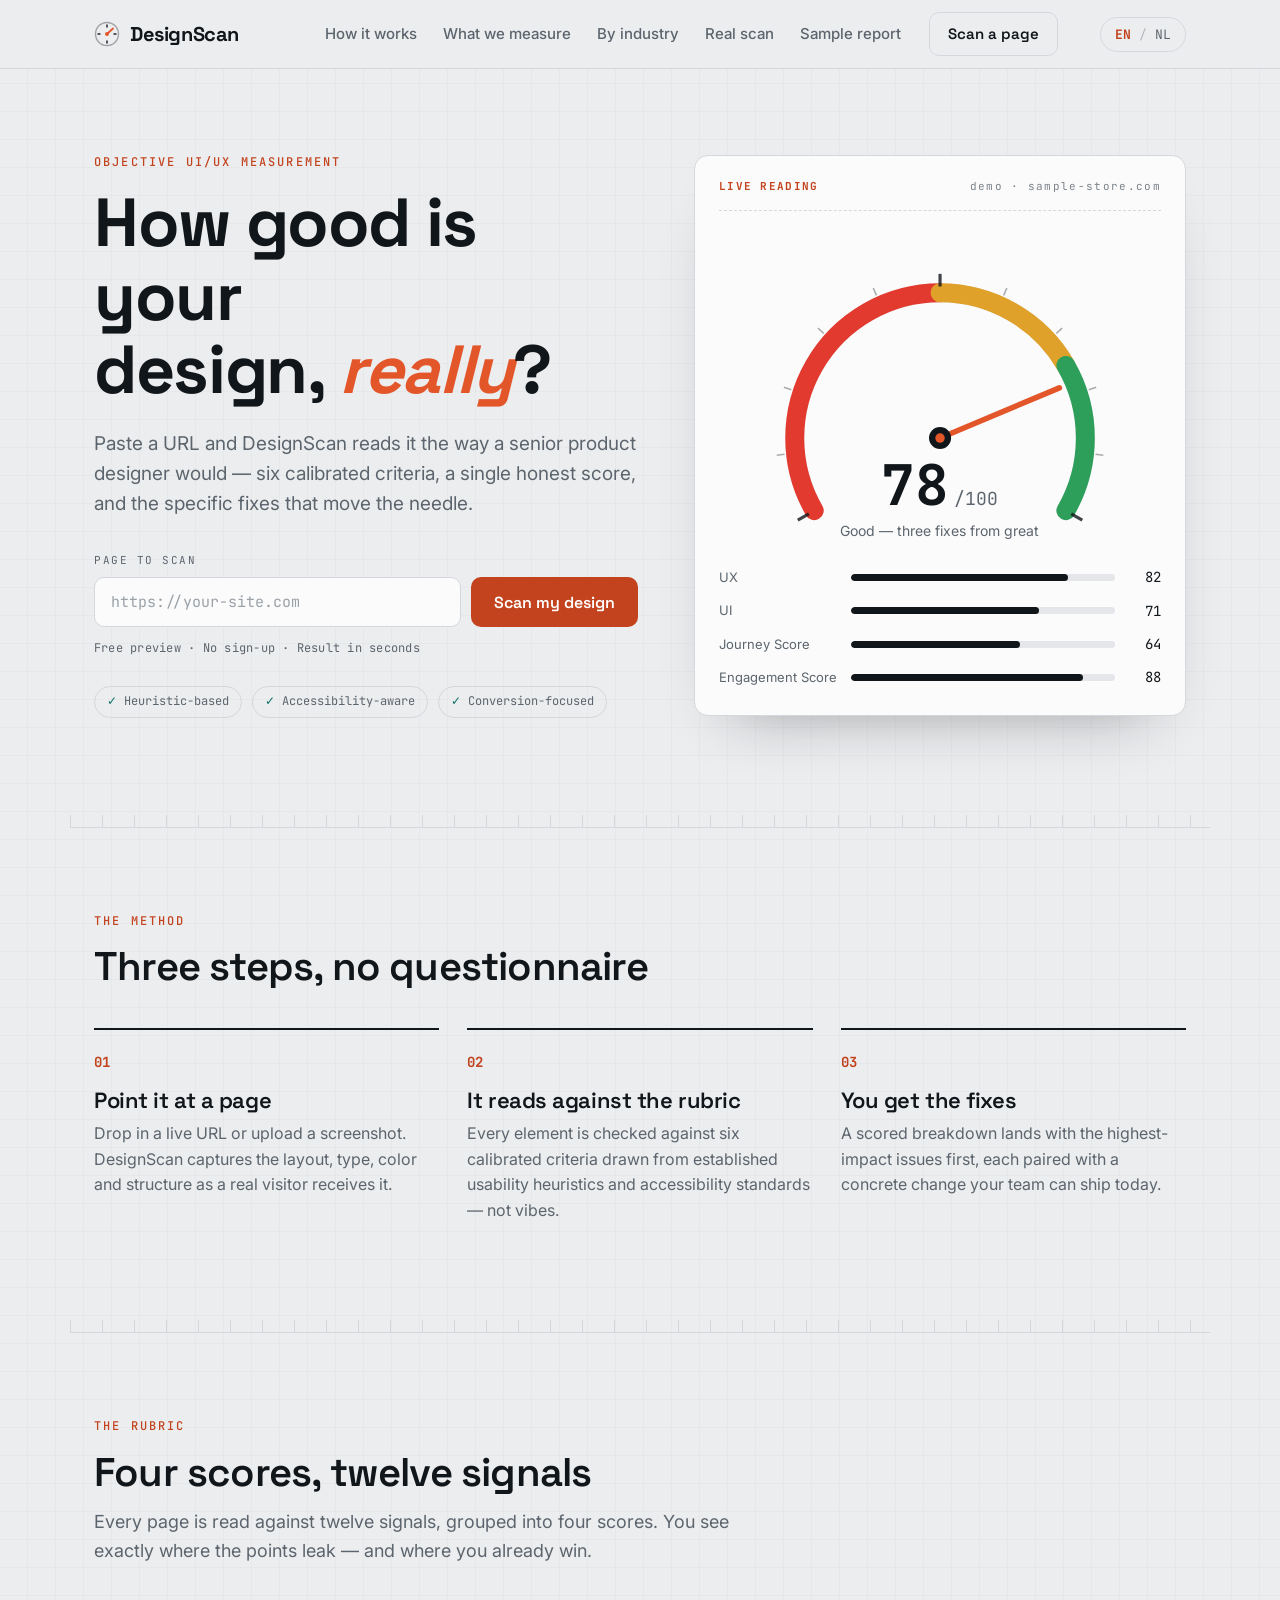
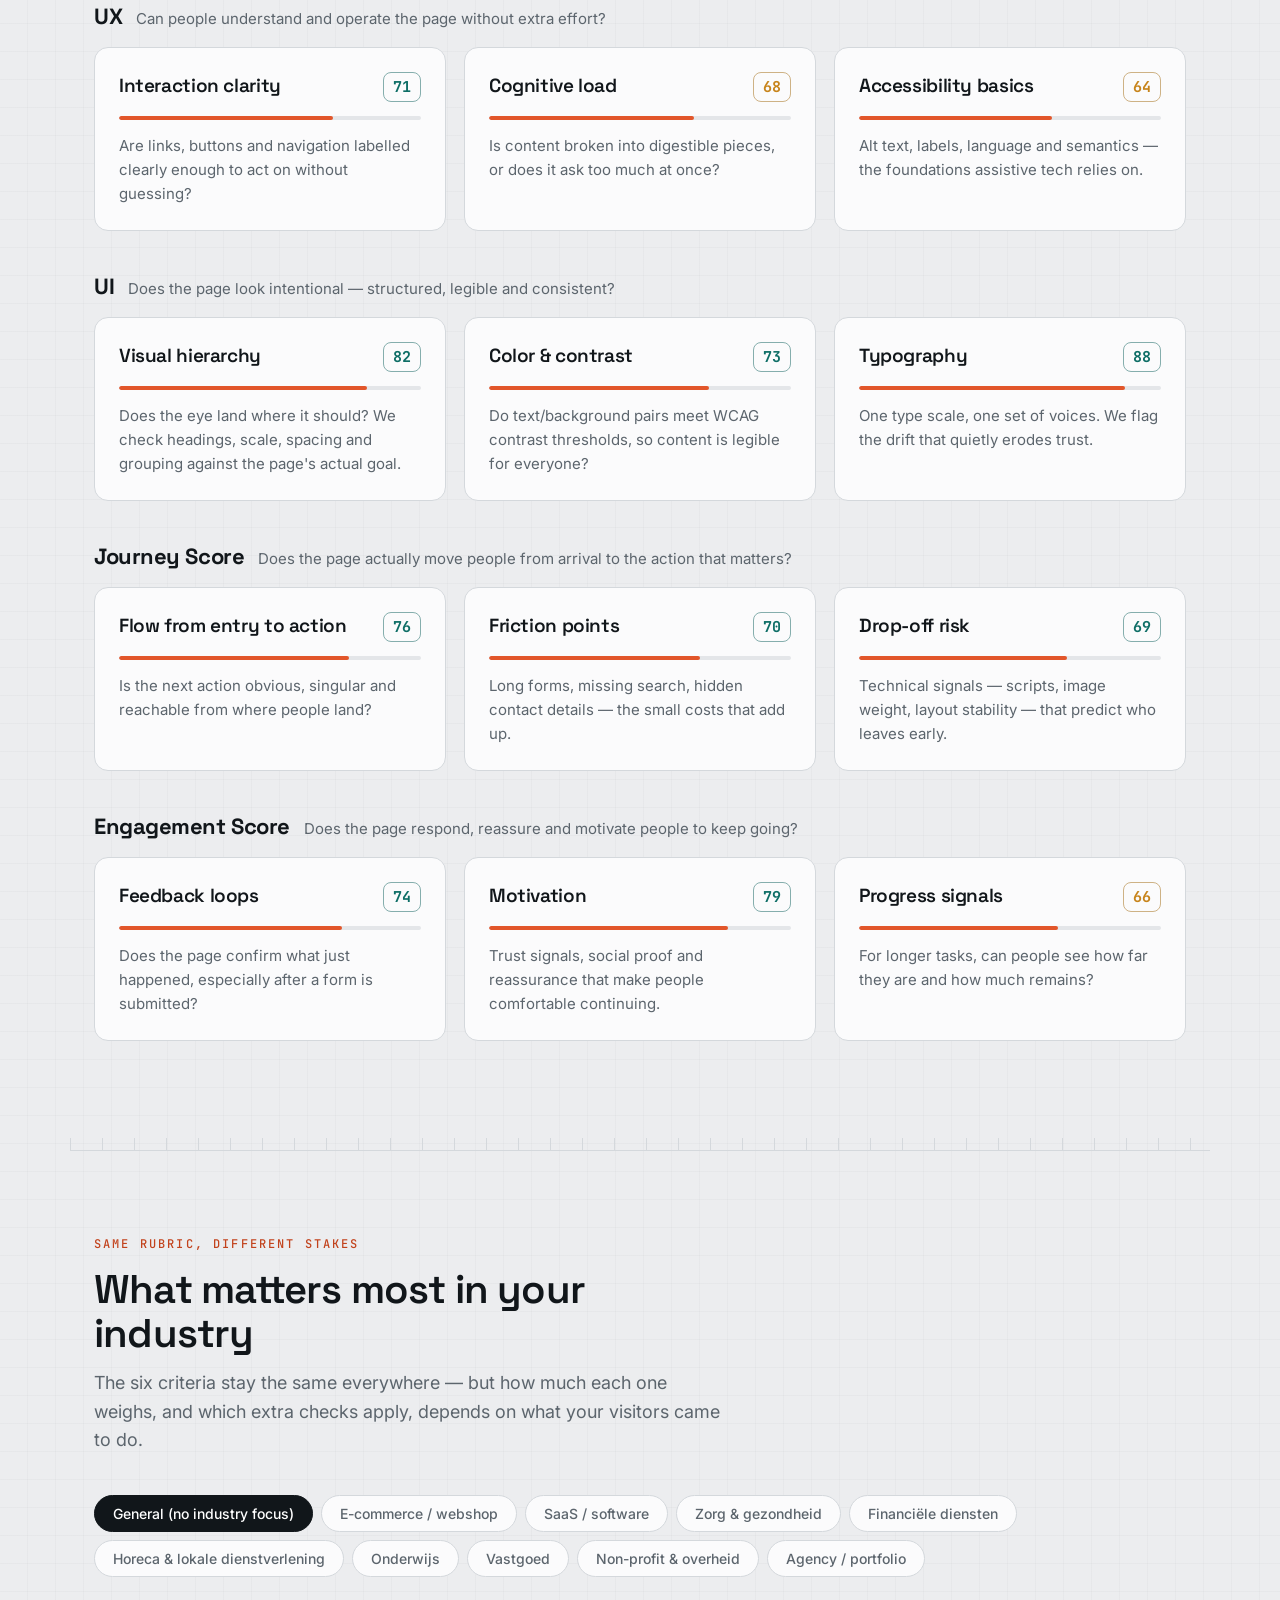
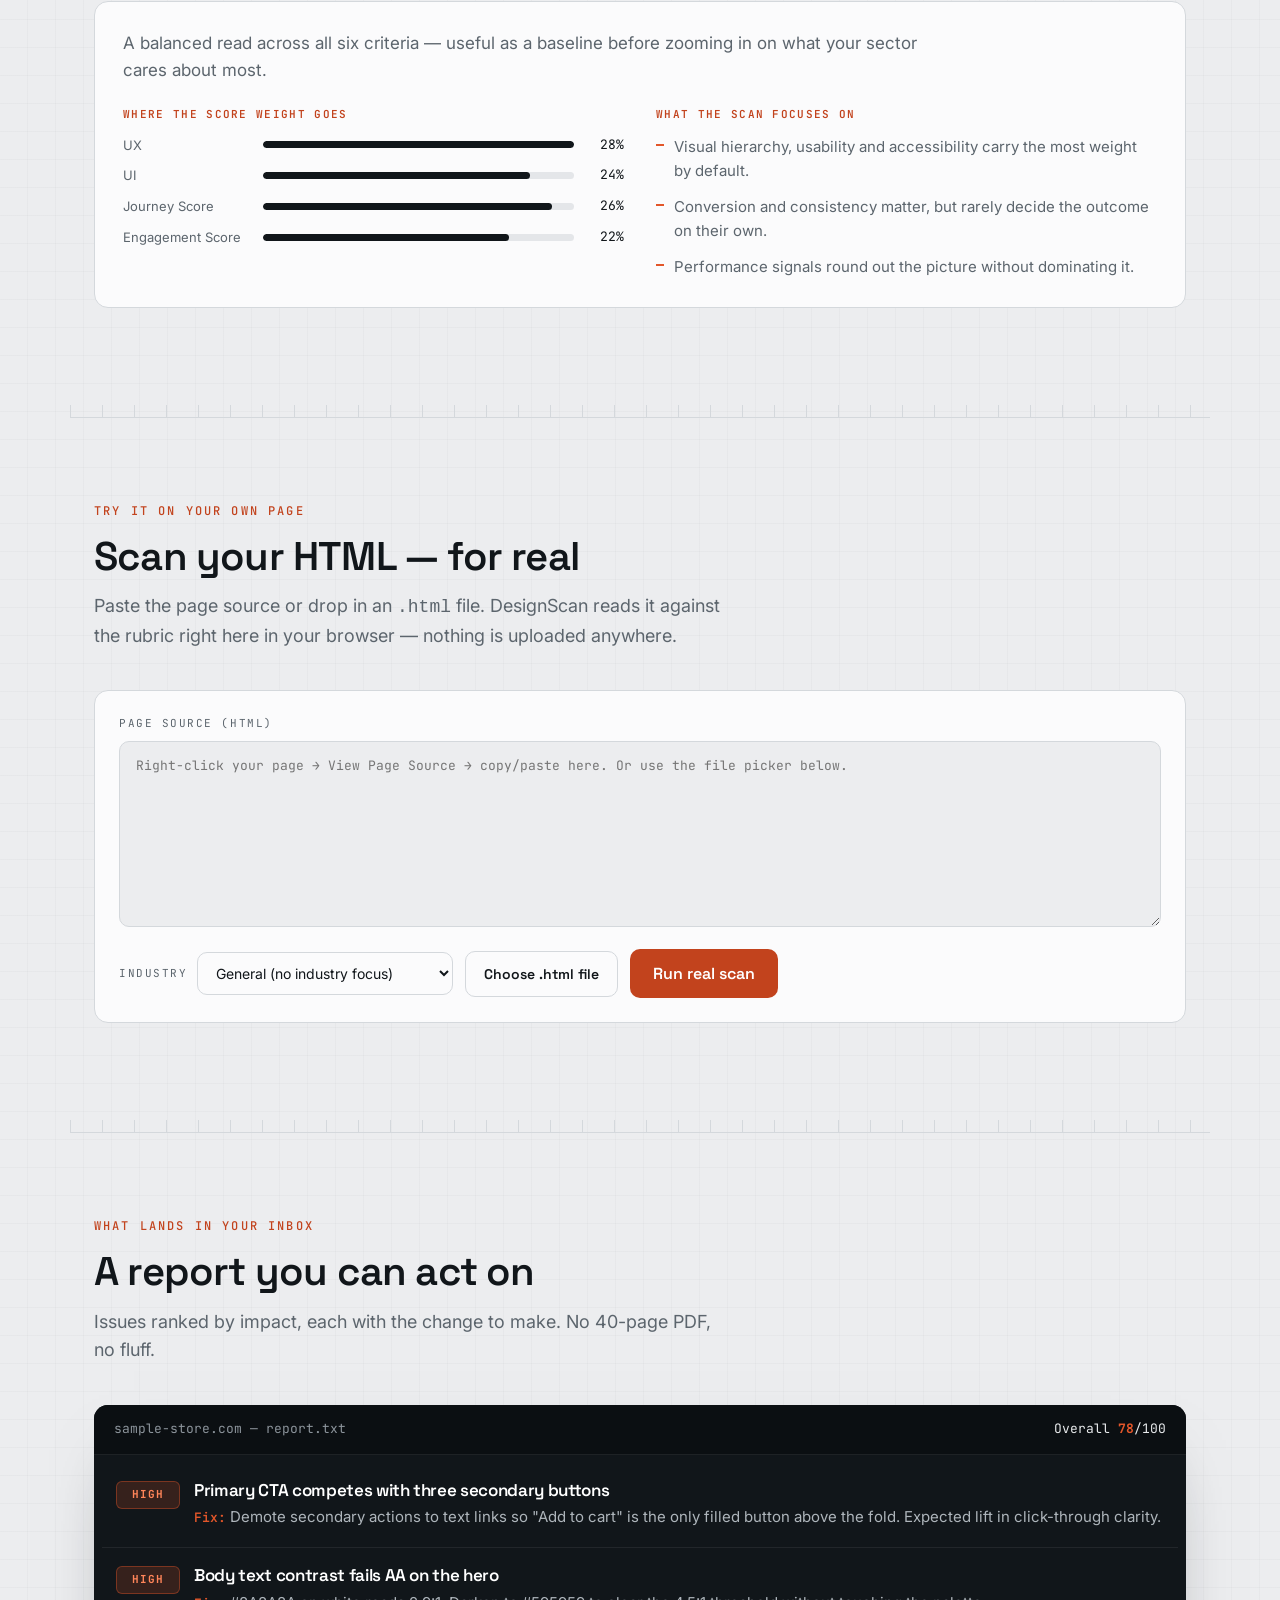
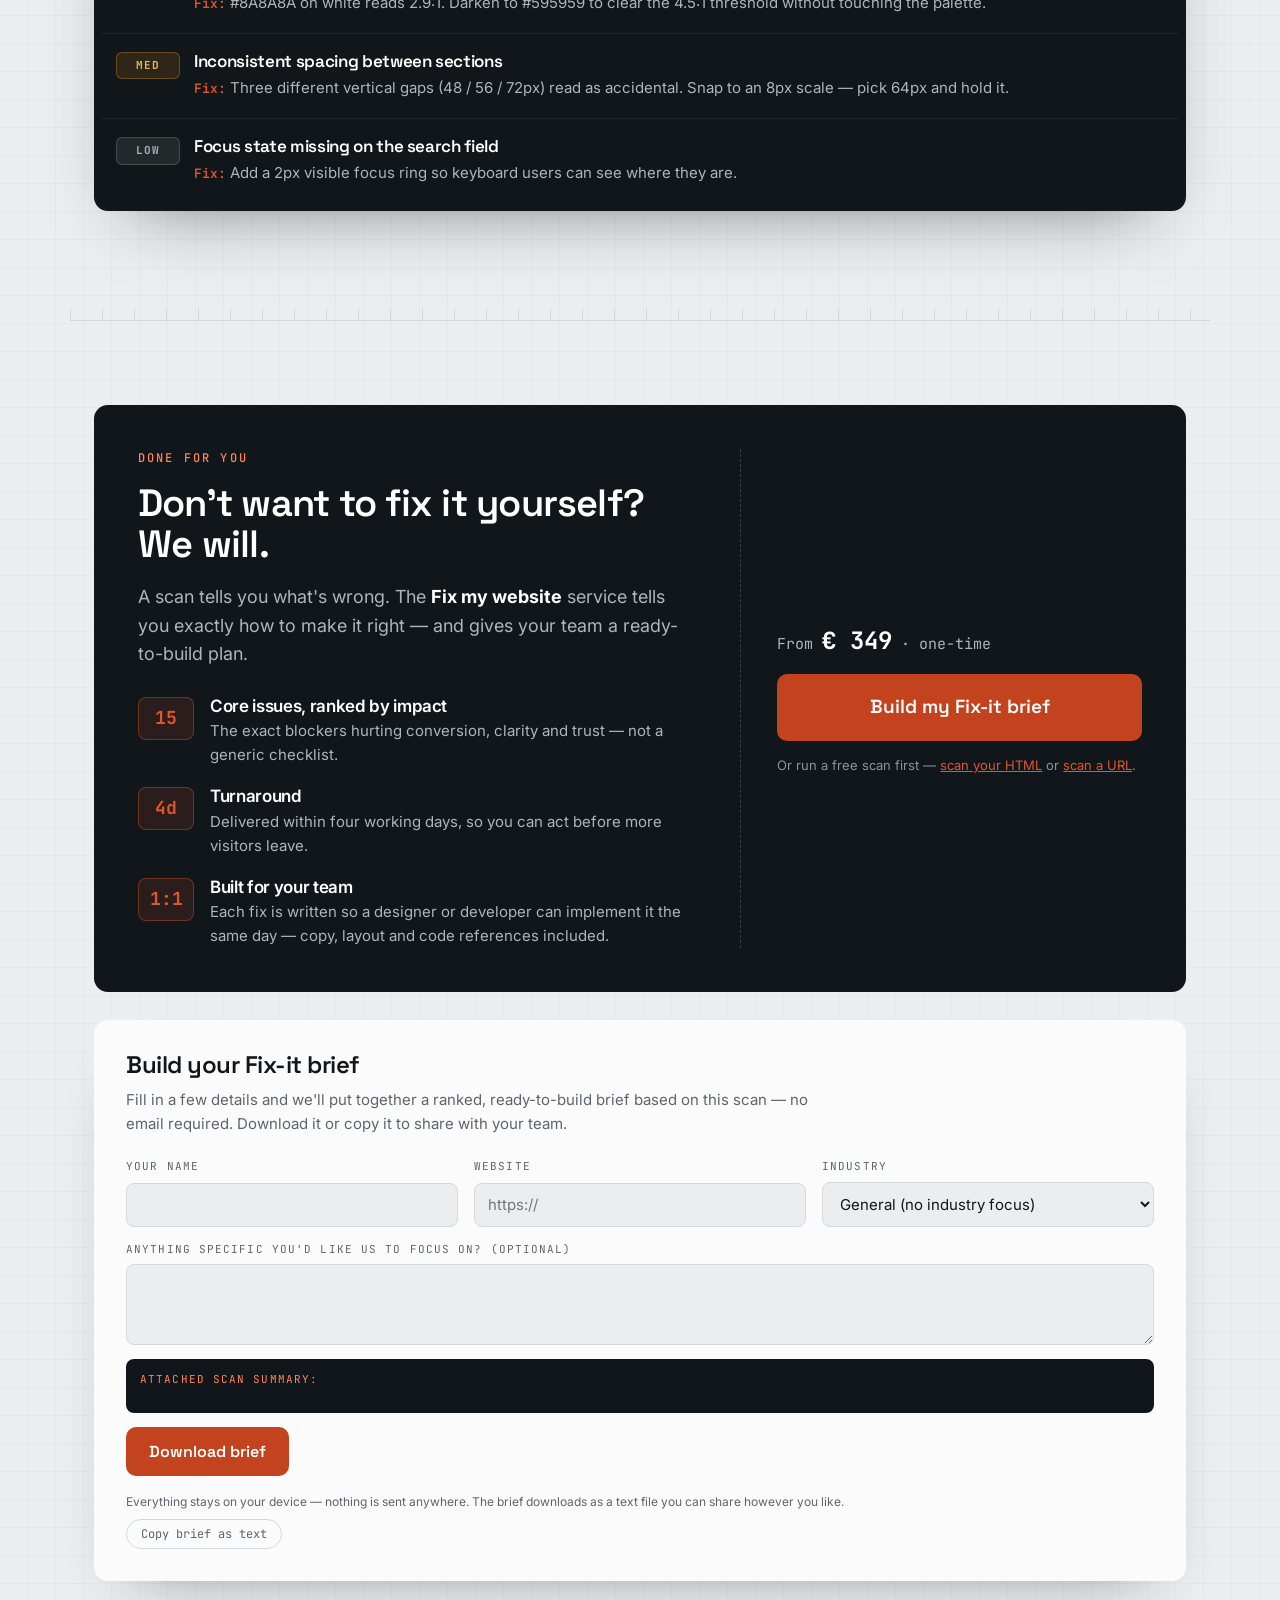
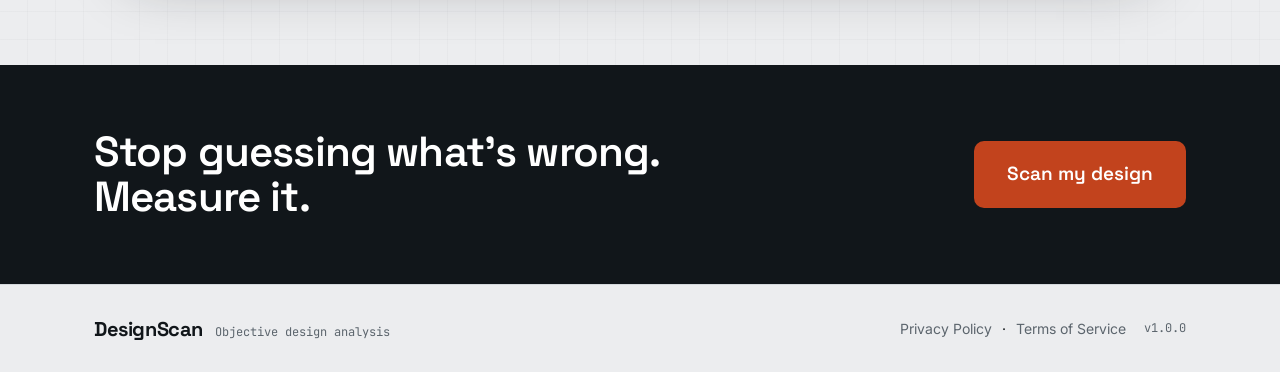
==== commit 4f2dd9fb: "Update 9 popup weg" ====
--- a/index.html
+++ b/index.html
@@ -391,19 +391,18 @@
 
       <div class="fixit__cta">
         <p class="fixit__price"><span data-i18n="fixit.priceFrom">From</span> <strong>€ 349</strong><span data-i18n="fixit.priceUnit"> · one-time</span></p>
-        <button class="btn btn--solid btn--lg" id="open-fixit-request" type="button" data-i18n="fixit.cta">Request my Fix-it report</button>
+        <a class="btn btn--solid btn--lg" href="#fixit-form" data-i18n="fixit.cta">Build my Fix-it brief</a>
         <p class="fixit__note" data-i18n="fixit.note">Or run a free scan first — <a href="#run-scan">scan your HTML</a> or <a href="#scan">scan a URL</a>.</p>
       </div>
     </div>
 
-    <!-- FIX-IT BRIEF PANEL -->
-    <div class="fixit-request" id="fixit-request" hidden>
-      <div class="fixit-request__card">
-        <button class="fixit-request__close" id="close-fixit-request" type="button" aria-label="Close">&times;</button>
-        <h3 data-i18n="fixitForm.title">Build your Fix-it brief</h3>
-        <p class="fixit-request__intro" data-i18n="fixitForm.intro">Fill in a few details and we'll put together a ranked, ready-to-build brief based on this scan — no email required. Download it or copy it to share with your team.</p>
-
-        <form id="fixit-form" novalidate>
+    <!-- FIX-IT BRIEF FORM (inline, on-page) -->
+    <div class="fixit-request" id="fixit-request">
+      <h3 data-i18n="fixitForm.title">Build your Fix-it brief</h3>
+      <p class="fixit-request__intro" data-i18n="fixitForm.intro">Fill in a few details and we'll put together a ranked, ready-to-build brief based on this scan — no email required. Download it or copy it to share with your team.</p>
+
+      <form id="fixit-form" novalidate>
+        <div class="ff-grid">
           <div class="ff-row">
             <label for="ff-name" data-i18n="fixitForm.name">Your name</label>
             <input id="ff-name" name="name" type="text" required />
@@ -416,26 +415,26 @@
             <label for="ff-industry" data-i18n="fixitForm.industry">Industry</label>
             <select id="ff-industry" name="industry"></select>
           </div>
-          <div class="ff-row">
-            <label for="ff-notes" data-i18n="fixitForm.notes">Anything specific you'd like us to focus on? (optional)</label>
-            <textarea id="ff-notes" name="notes" rows="3"></textarea>
-          </div>
-          <div class="ff-row ff-row--summary" id="ff-summary" hidden>
-            <p class="ff-summary__label" data-i18n="fixitForm.attached">Attached scan summary:</p>
-            <pre class="ff-summary__pre" id="ff-summary-pre"></pre>
-          </div>
-          <div class="ff-actions">
-            <button class="btn btn--solid" type="submit" data-i18n="fixitForm.submit">Download brief</button>
-            <span class="ff-hint" id="ff-hint"></span>
-          </div>
-          <p class="ff-disclaimer" data-i18n="fixitForm.disclaimer">Everything stays on your device — nothing is sent anywhere. The brief downloads as a text file you can share however you like.</p>
-          <button class="ff-copy" id="ff-copy" type="button" data-i18n="fixitForm.copy">Copy brief as text</button>
-        </form>
-
-        <div class="fixit-request__done" id="fixit-done" hidden>
-          <p data-i18n="fixitForm.doneTitle"><strong>Brief ready.</strong></p>
-          <p data-i18n="fixitForm.doneBody">Your brief has downloaded as a text file. Open it, attach it to an email, or paste it wherever you need it — share it with your team or agency to get started.</p>
-        </div>
+        </div>
+        <div class="ff-row">
+          <label for="ff-notes" data-i18n="fixitForm.notes">Anything specific you'd like us to focus on? (optional)</label>
+          <textarea id="ff-notes" name="notes" rows="3"></textarea>
+        </div>
+        <div class="ff-row ff-row--summary" id="ff-summary" hidden>
+          <p class="ff-summary__label" data-i18n="fixitForm.attached">Attached scan summary:</p>
+          <pre class="ff-summary__pre" id="ff-summary-pre"></pre>
+        </div>
+        <div class="ff-actions">
+          <button class="btn btn--solid" type="submit" data-i18n="fixitForm.submit">Download brief</button>
+          <span class="ff-hint" id="ff-hint"></span>
+        </div>
+        <p class="ff-disclaimer" data-i18n="fixitForm.disclaimer">Everything stays on your device — nothing is sent anywhere. The brief downloads as a text file you can share however you like.</p>
+        <button class="ff-copy" id="ff-copy" type="button" data-i18n="fixitForm.copy">Copy brief as text</button>
+      </form>
+
+      <div class="fixit-request__done" id="fixit-done" hidden>
+        <p data-i18n="fixitForm.doneTitle"><strong>Brief ready.</strong></p>
+        <p data-i18n="fixitForm.doneBody">Your brief has downloaded as a text file. Open it, attach it to an email, or paste it wherever you need it — share it with your team or agency to get started.</p>
       </div>
     </div>
   </section>
--- a/assets/styles.css
+++ b/assets/styles.css
@@ -315,25 +315,16 @@
 .scanner__followup p { color: #AEB5BB; font-size: 15px; max-width: 36em; margin: 0; }
 .scanner__results .issues { border-radius: 0; }
 
-/* ---------- Fix-it request panel ---------- */
+/* ---------- Fix-it brief form (inline, on-page) ---------- */
 .fixit-request {
-  position: fixed; inset: 0; z-index: 100; display: flex; align-items: center; justify-content: center;
-  background: rgba(11,15,18,.6); padding: 20px;
-}
-.fixit-request__card {
-  position: relative; background: var(--surface); color: var(--ink); border-radius: var(--r);
-  max-width: 560px; width: 100%; max-height: 90vh; overflow-y: auto; padding: 32px;
-  box-shadow: 0 40px 90px -40px rgba(17,22,26,.6);
-}
-.fixit-request__card h3 { font-size: 24px; margin-bottom: 10px; }
-.fixit-request__intro { color: var(--ink-2); font-size: 15px; margin-bottom: 22px; }
-.fixit-request__close {
-  position: absolute; top: 14px; right: 14px; width: 32px; height: 32px; border-radius: 8px;
-  border: 1px solid var(--line); background: var(--surface); font-size: 20px; line-height: 1;
-  cursor: pointer; color: var(--ink-2);
-}
-.fixit-request__close:hover { color: var(--ink); border-color: var(--ink-2); }
-
+  background: var(--surface); color: var(--ink); border-radius: var(--r);
+  margin-top: 28px; padding: 32px;
+  box-shadow: 0 30px 60px -40px rgba(17,22,26,.45);
+}
+.fixit-request h3 { font-size: 24px; margin-bottom: 10px; }
+.fixit-request__intro { color: var(--ink-2); font-size: 15px; margin-bottom: 22px; max-width: 48em; }
+
+.ff-grid { display: grid; grid-template-columns: 1fr 1fr 1fr; gap: 0 16px; }
 .ff-row { display: grid; gap: 6px; margin-bottom: 14px; }
 .ff-row label { font-family: var(--mono); font-size: 11px; letter-spacing: .1em; text-transform: uppercase; color: var(--ink-2); }
 .ff-row input, .ff-row select, .ff-row textarea {
@@ -364,8 +355,9 @@
 .fixit-request__done p { color: var(--ink-2); font-size: 15px; }
 .fixit-request__done p:first-child { color: var(--ink); }
 
-@media (max-width: 560px) {
-  .fixit-request__card { padding: 22px; }
+@media (max-width: 700px) {
+  .ff-grid { grid-template-columns: 1fr; }
+  .fixit-request { padding: 22px; }
 }
 
 .scanner__select {
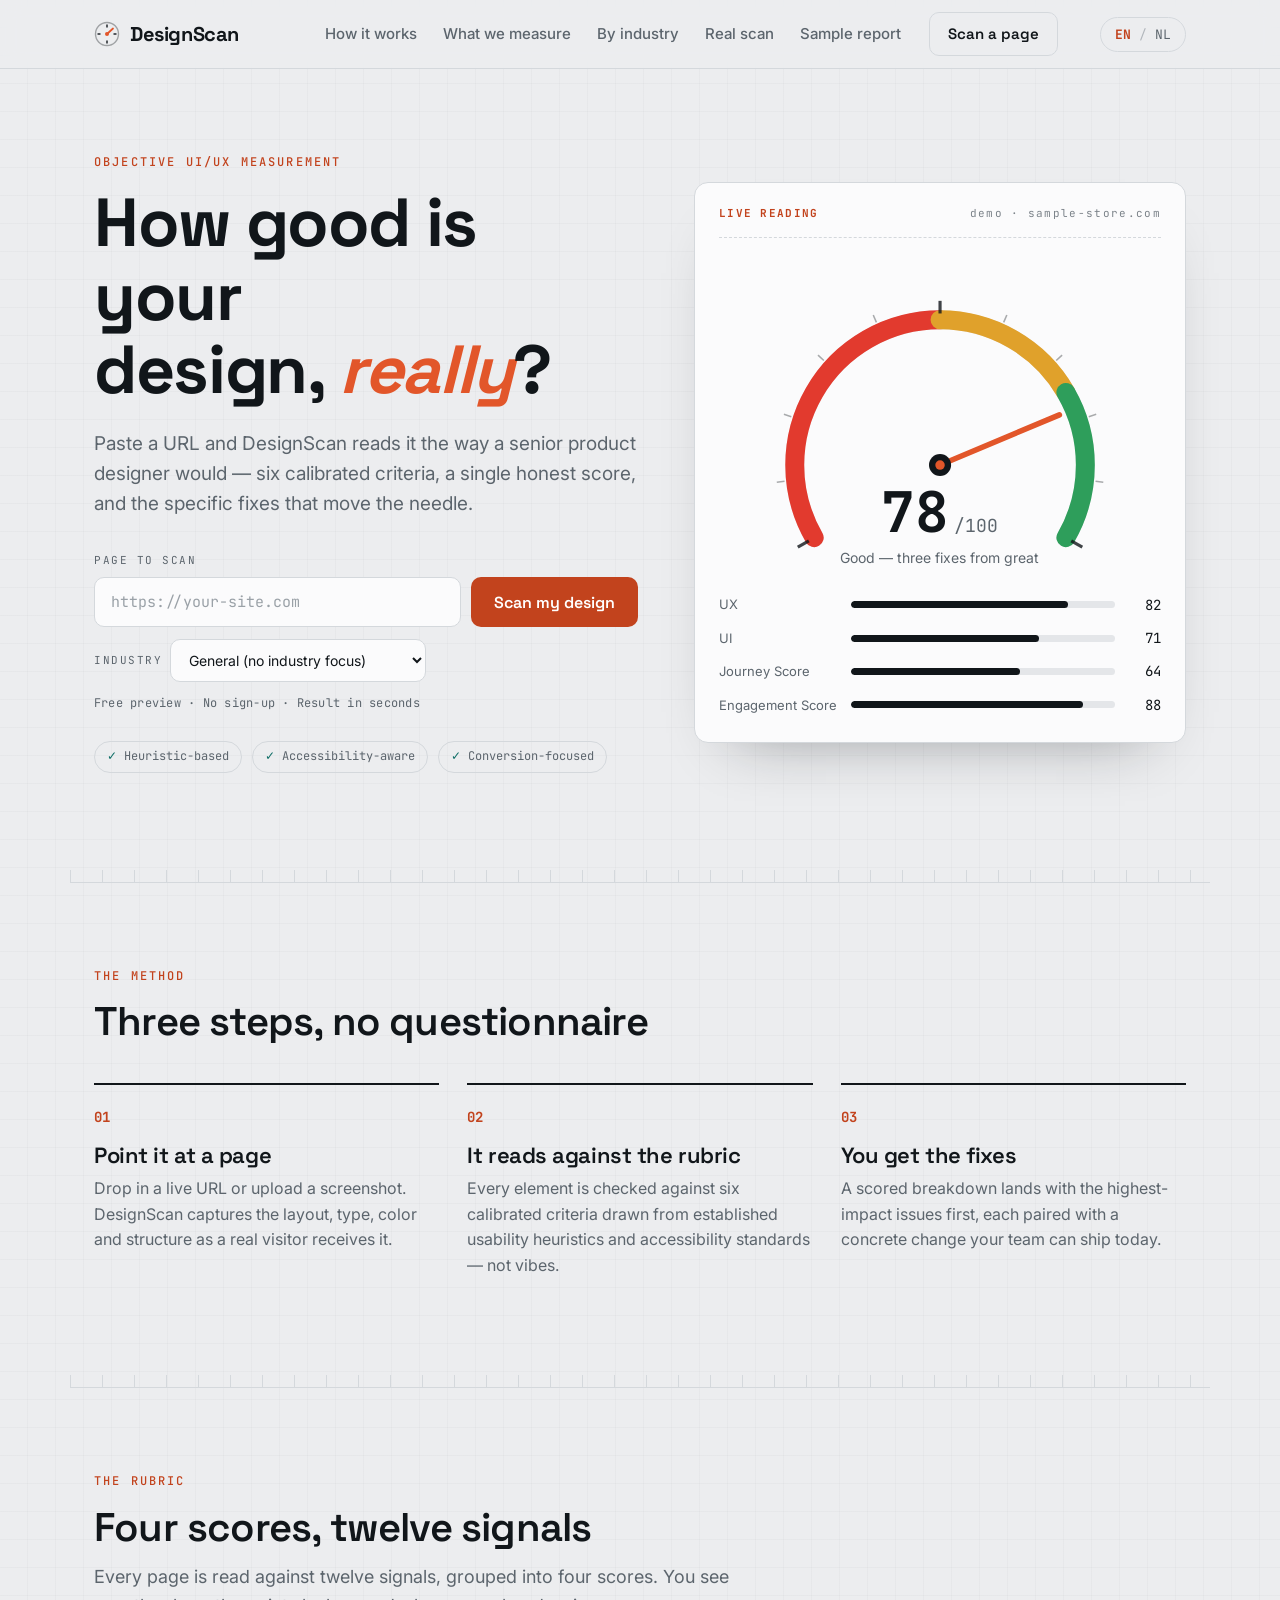
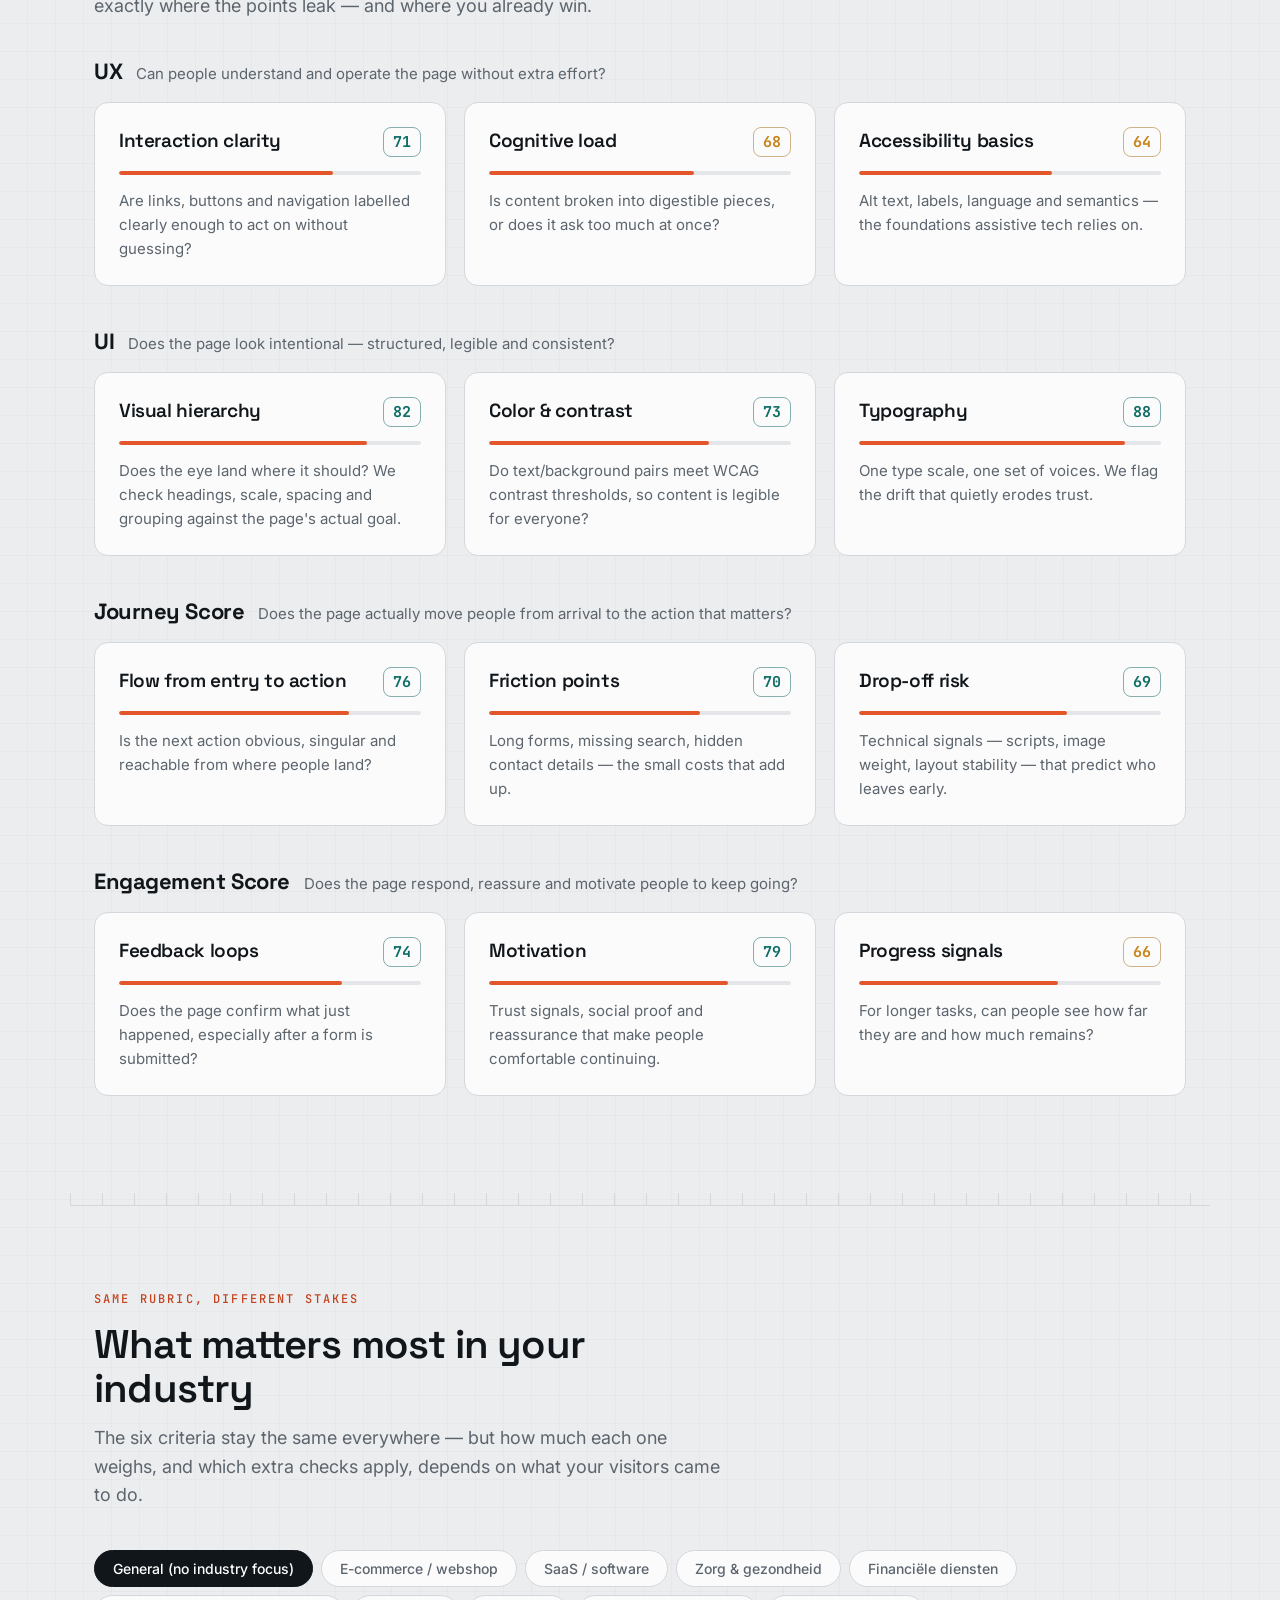
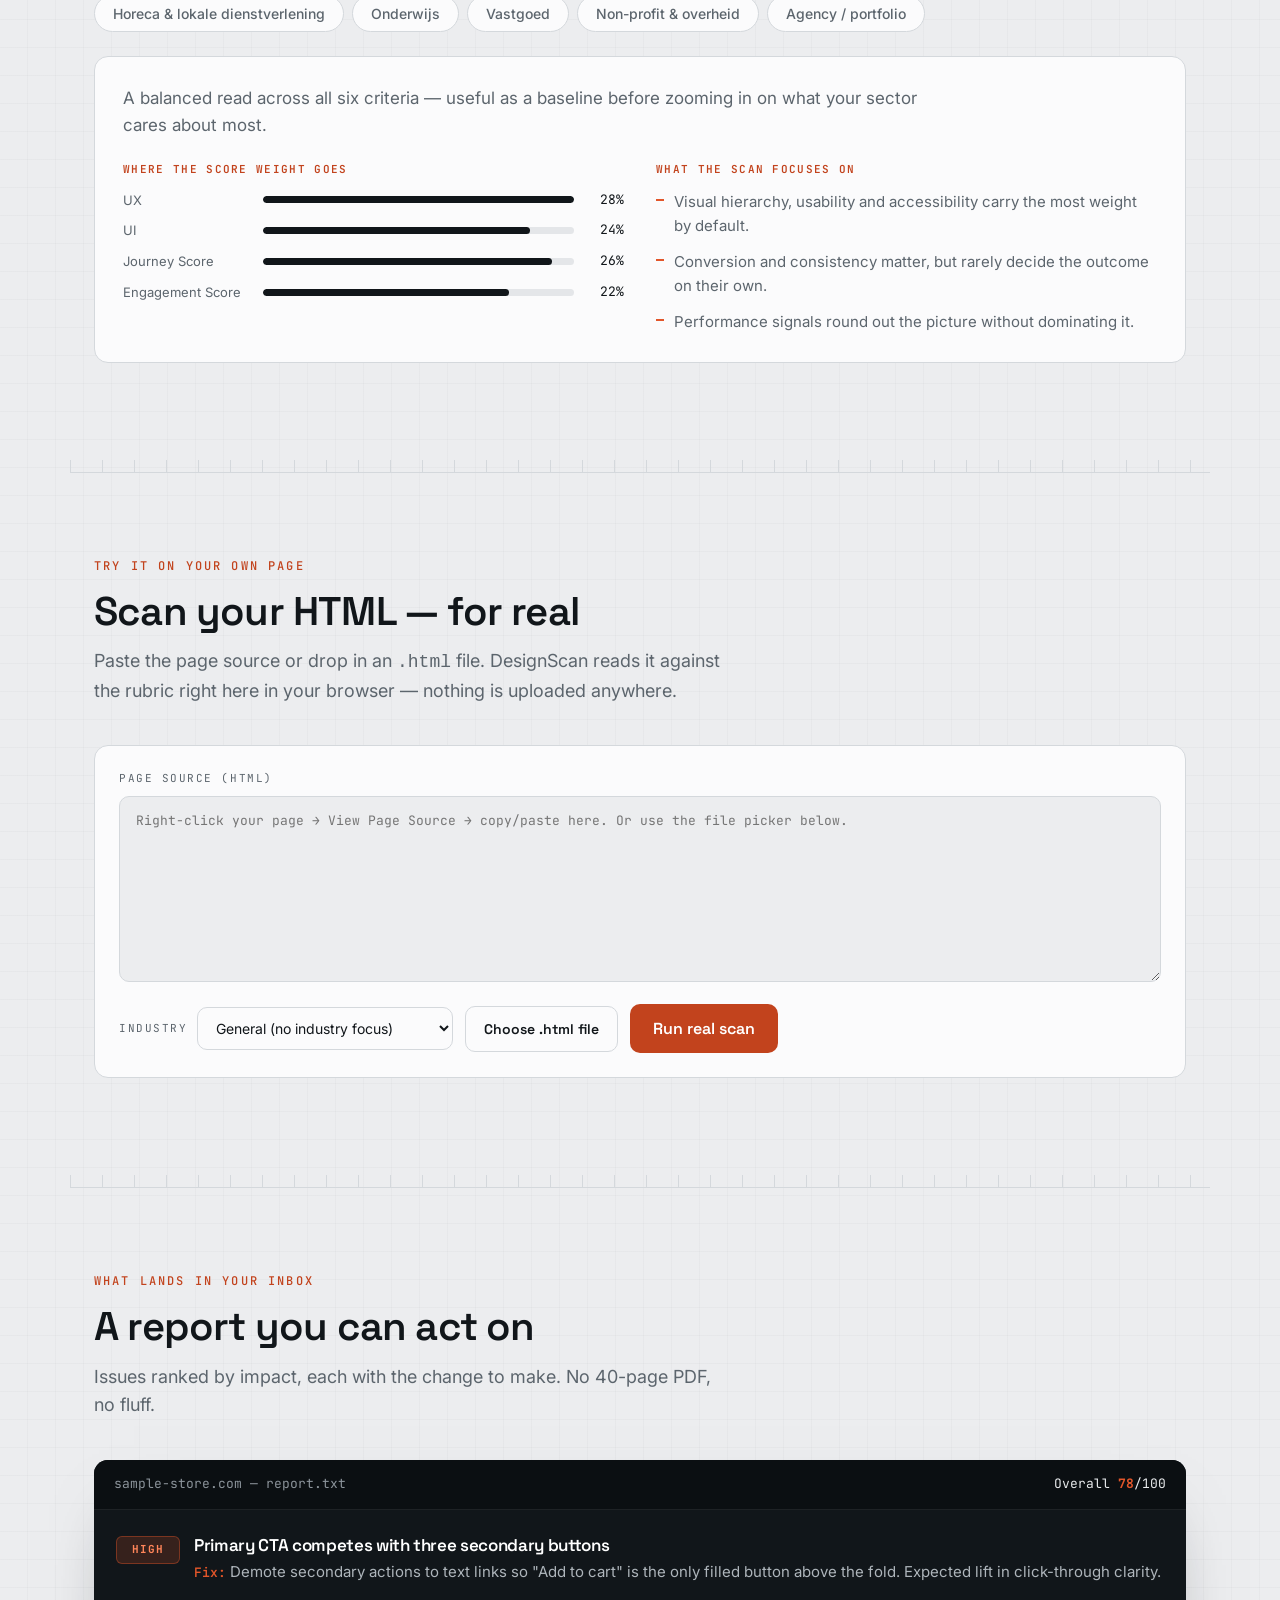
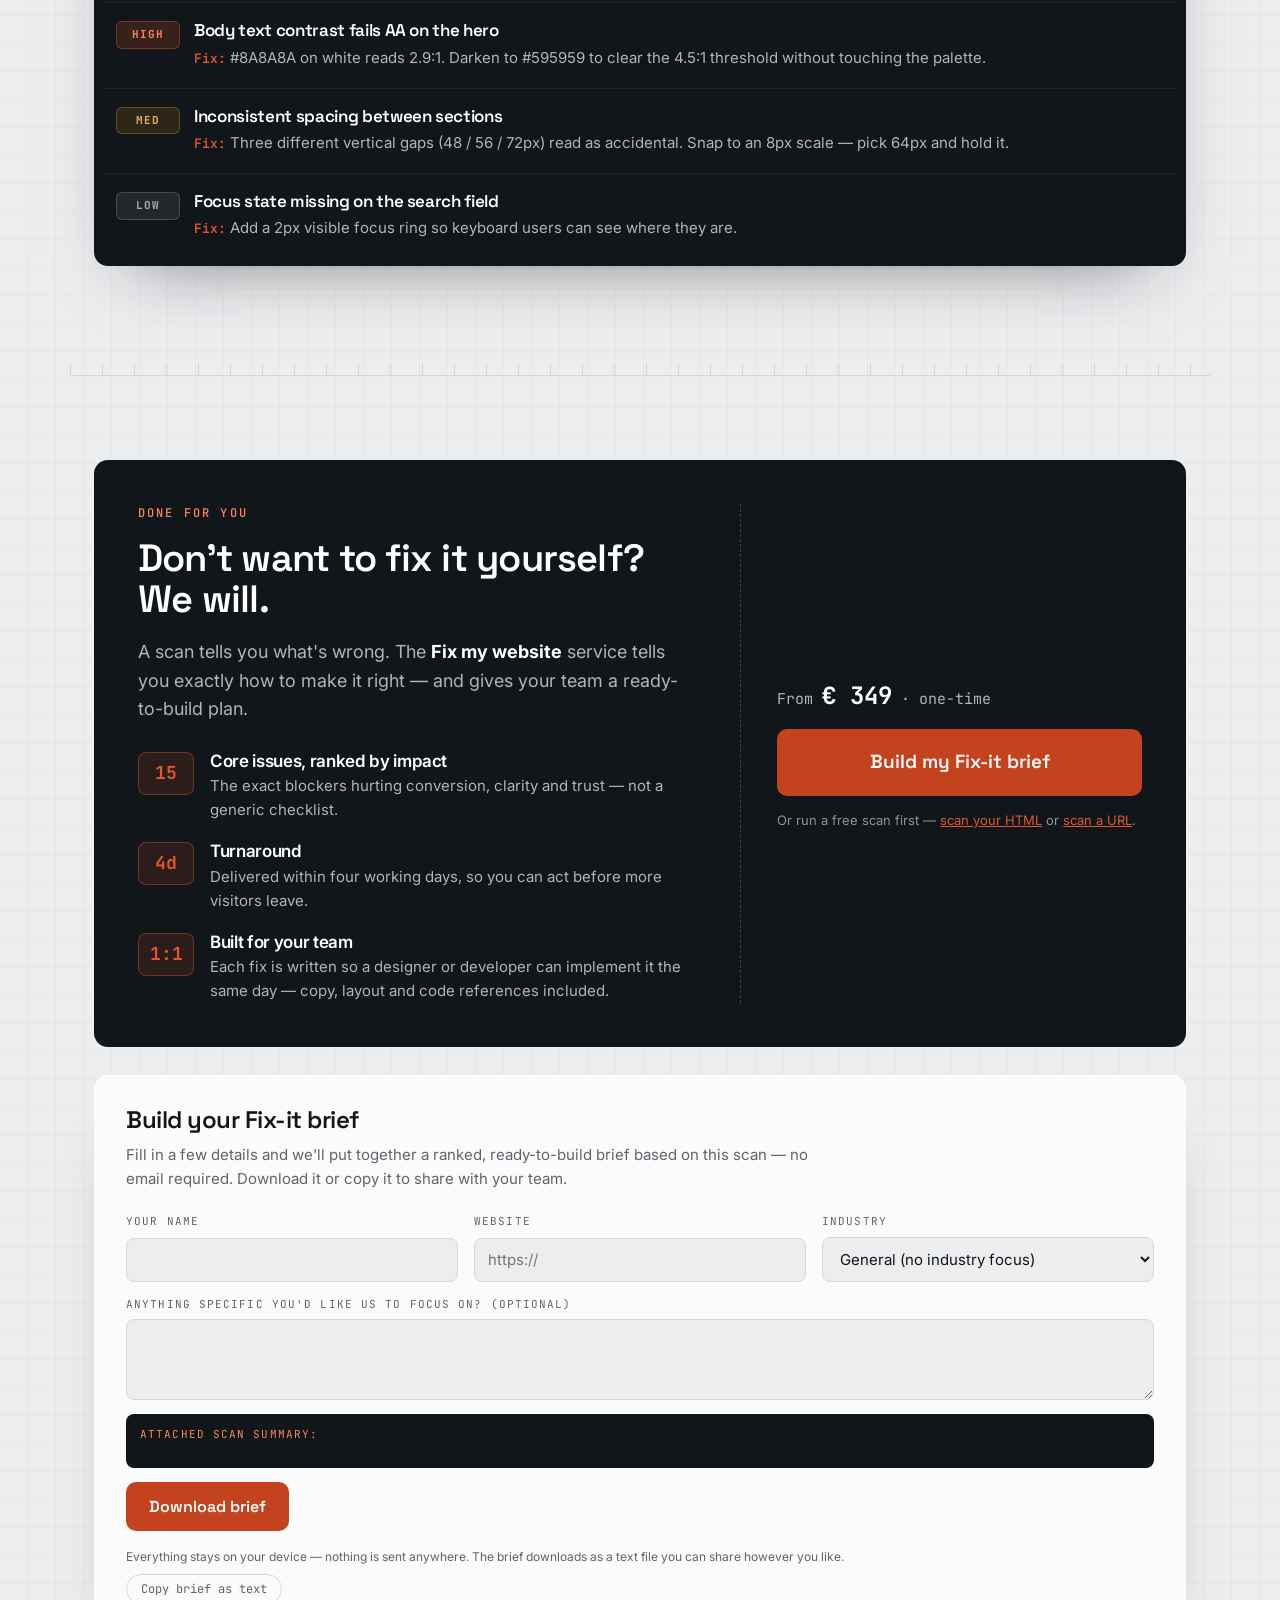
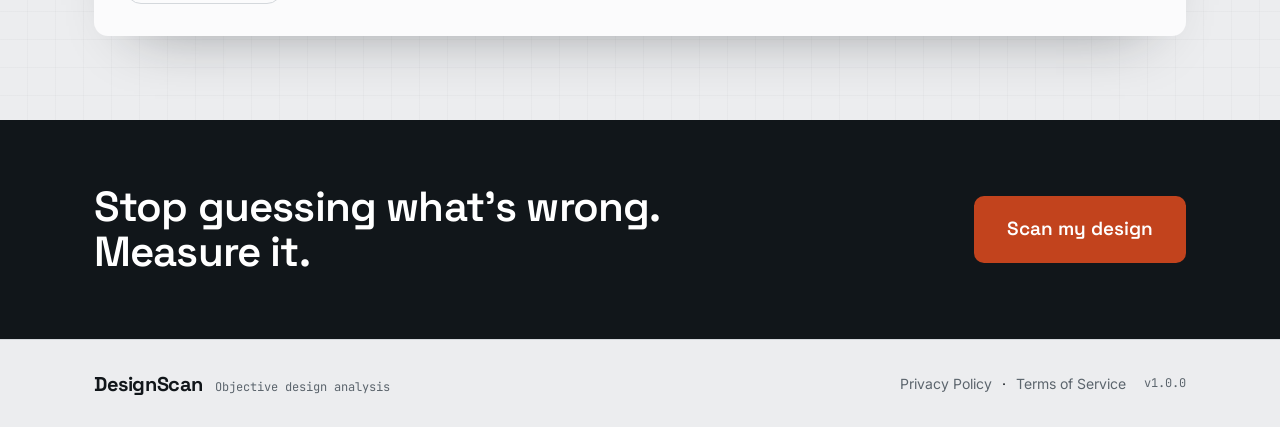
==== commit 34d99ddc: "Update 10 - diverse wijzigingen" ====
--- a/index.html
+++ b/index.html
@@ -69,6 +69,10 @@
             <span class="btn__label" data-i18n="hero.scanBtn">Scan my design</span>
           </button>
         </div>
+        <div class="scan__industry-row">
+          <label class="scan__label scan__label--inline" for="hero-industry-select" data-i18n="scanner.industryLabel">Industry</label>
+          <select id="hero-industry-select" class="scanner__select scanner__select--hero"></select>
+        </div>
         <p class="scan__note" id="scan-note" data-i18n="hero.scanNote">Free preview · No sign-up · Result in seconds</p>
       </form>
 
@@ -85,6 +89,7 @@
         <span class="readout__tag" id="readout-title" data-i18n="hero.live">LIVE&nbsp;READING</span>
         <span class="readout__src" id="readout-src">demo · sample-store.com</span>
       </div>
+      <p class="readout__industry-line" id="readout-industry-line" hidden></p>
 
       <div class="gauge" id="gauge">
         <svg class="gauge__svg" viewBox="0 0 280 210" role="img"
--- a/assets/styles.css
+++ b/assets/styles.css
@@ -120,6 +120,12 @@
 .scan__input::placeholder { color: #9aa1a7; }
 .scan__input:focus-visible { outline: none; border-color: var(--ember); box-shadow: 0 0 0 3px rgba(226,86,42,.18); }
 .scan__note { font-family: var(--mono); font-size: 12px; color: var(--ink-2); margin-top: 12px; letter-spacing: .02em; }
+.scan__industry-row { display: flex; align-items: center; gap: 10px; margin-top: 12px; }
+.scanner__select--hero { padding: 9px 12px; font-size: 14px; }
+.readout__industry-line {
+  font-family: var(--mono); font-size: 11px; color: var(--ember-2); margin: 8px 0 0;
+  letter-spacing: .04em;
+}
 
 .trust { list-style: none; display: flex; flex-wrap: wrap; gap: 10px; padding: 0; margin: 28px 0 0; }
 .trust li {
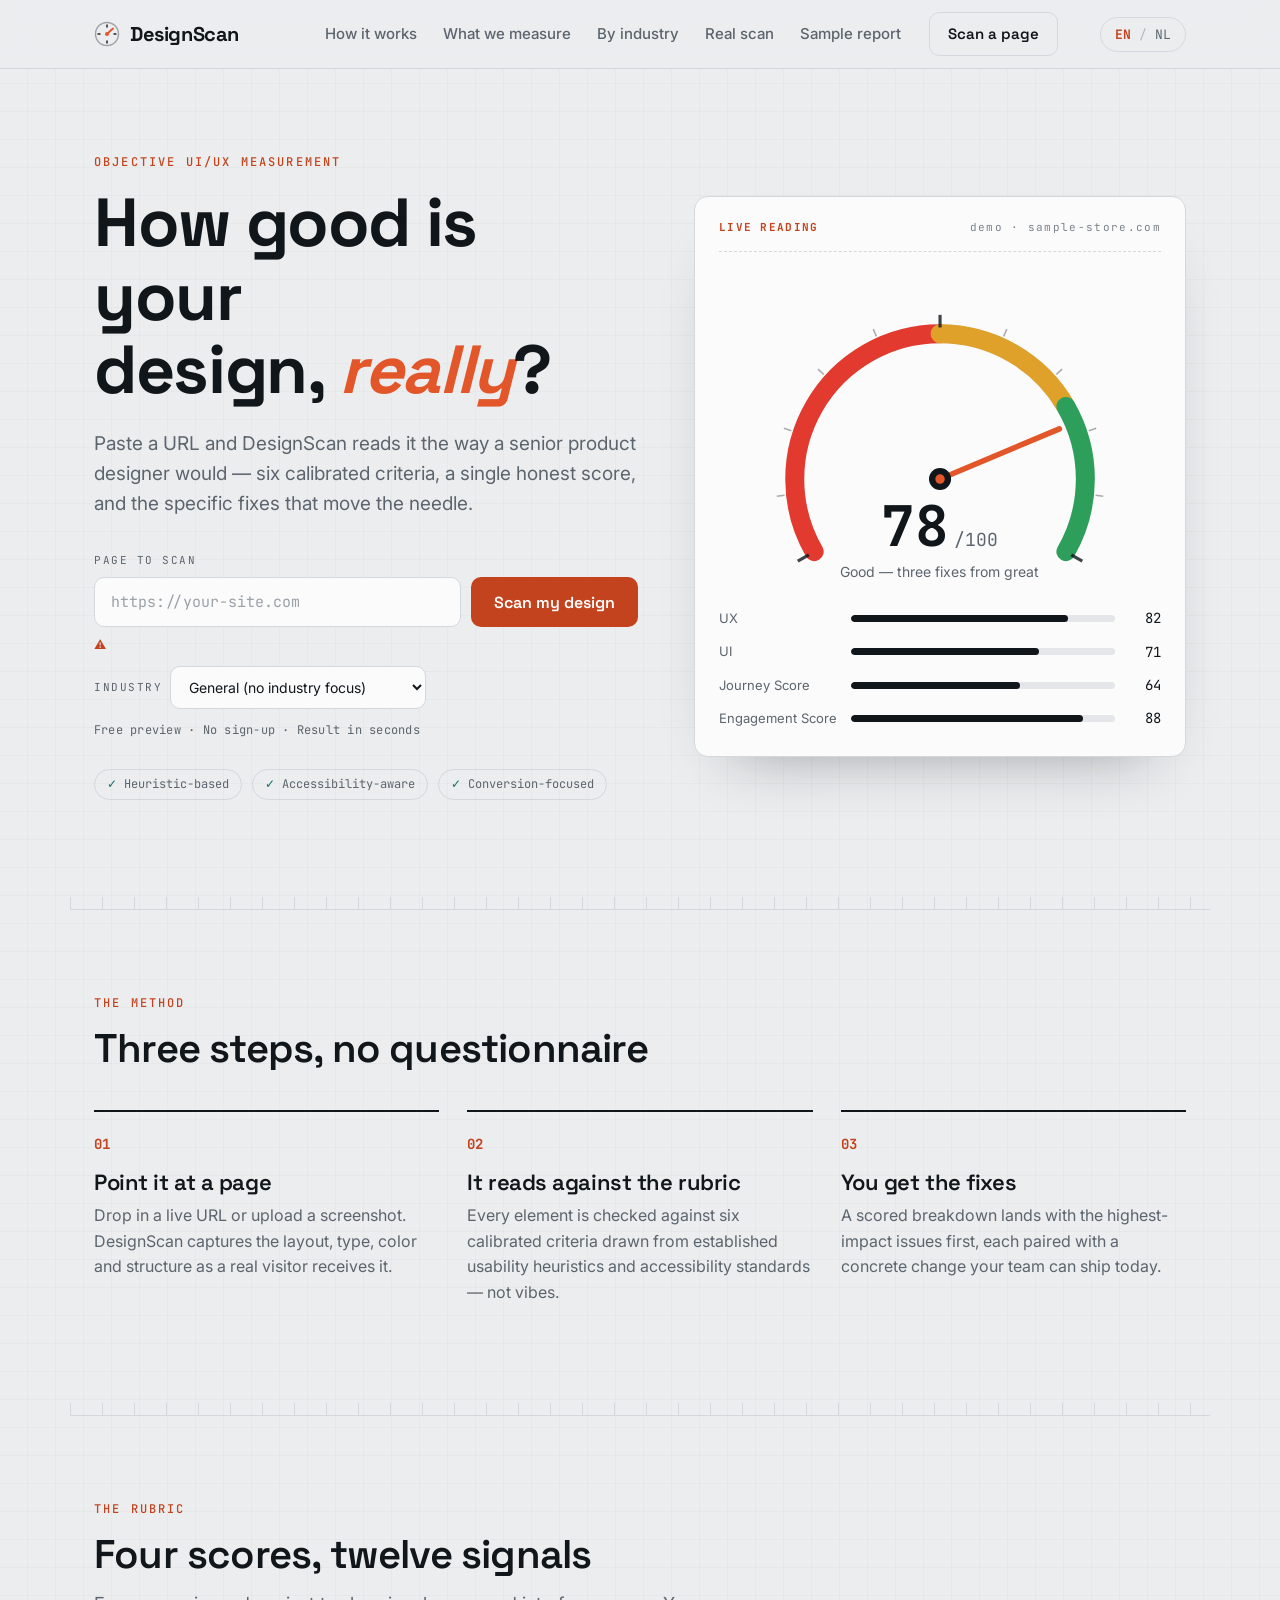
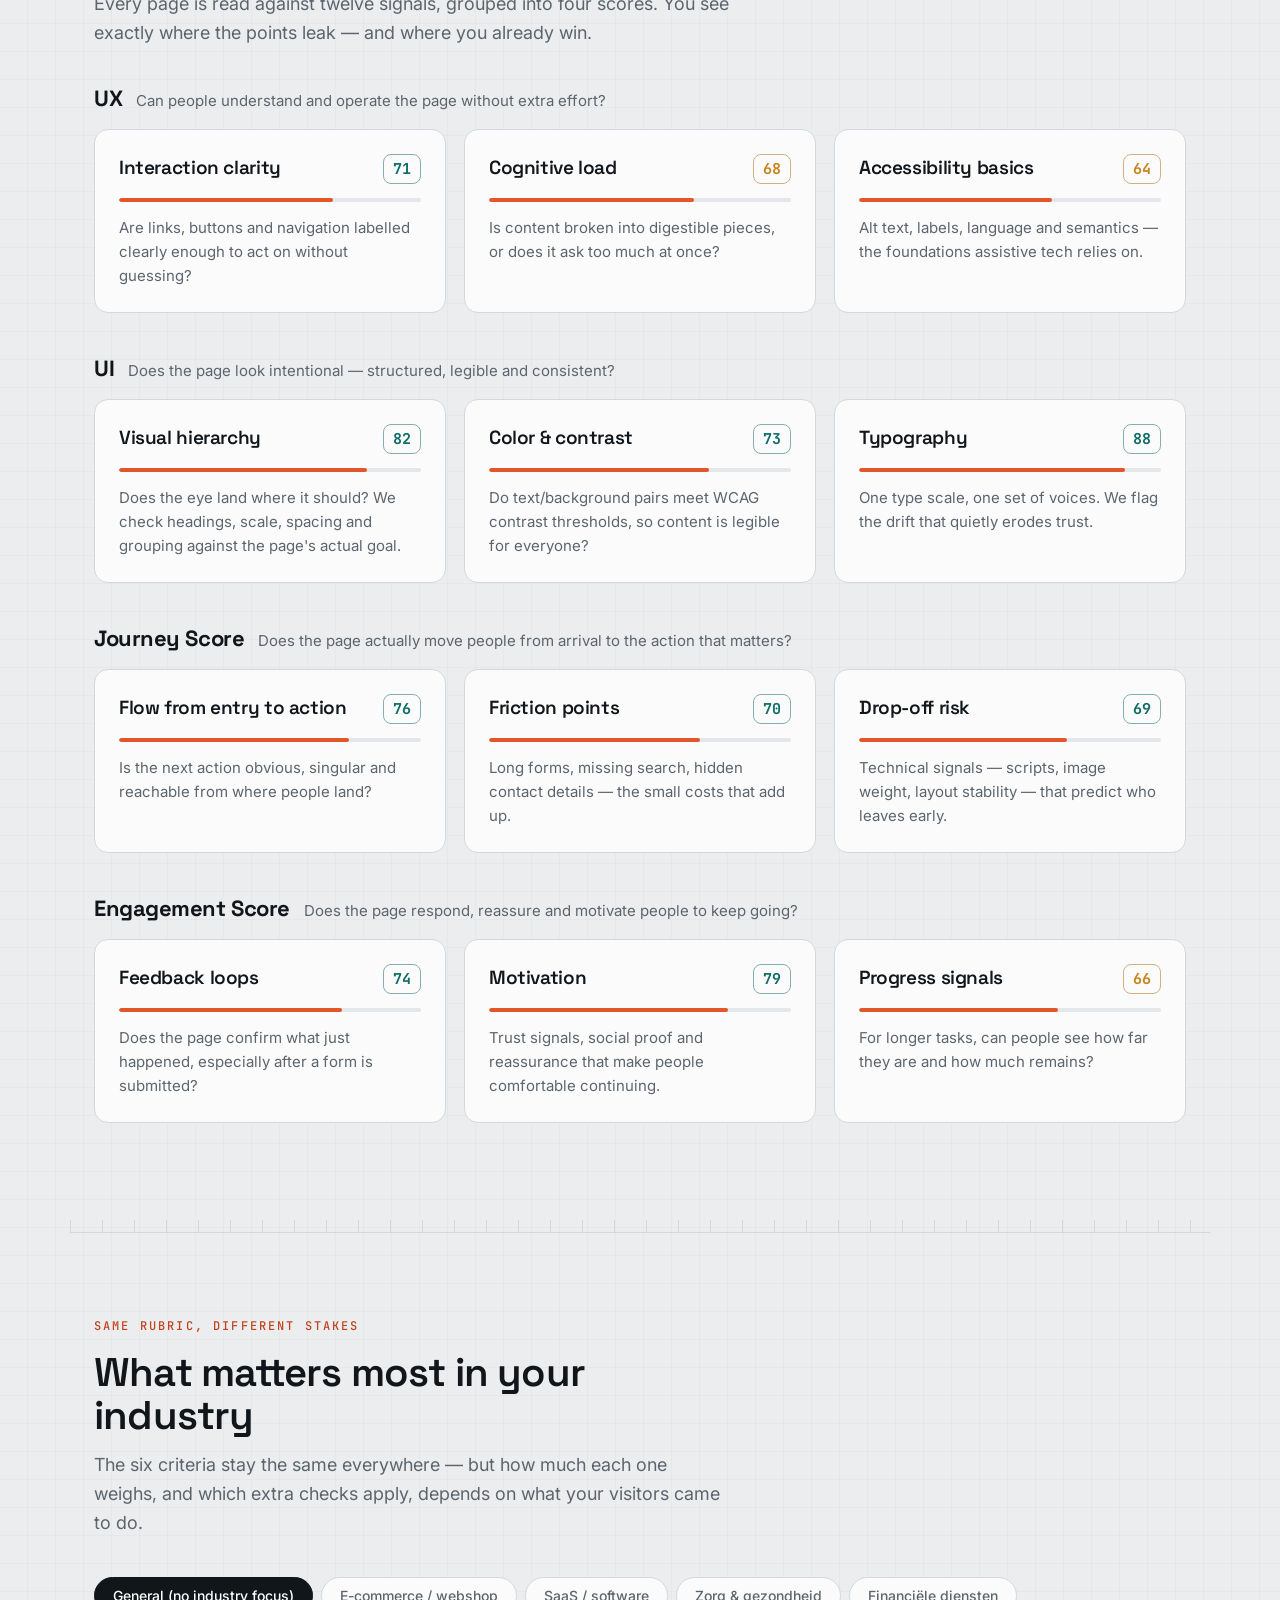
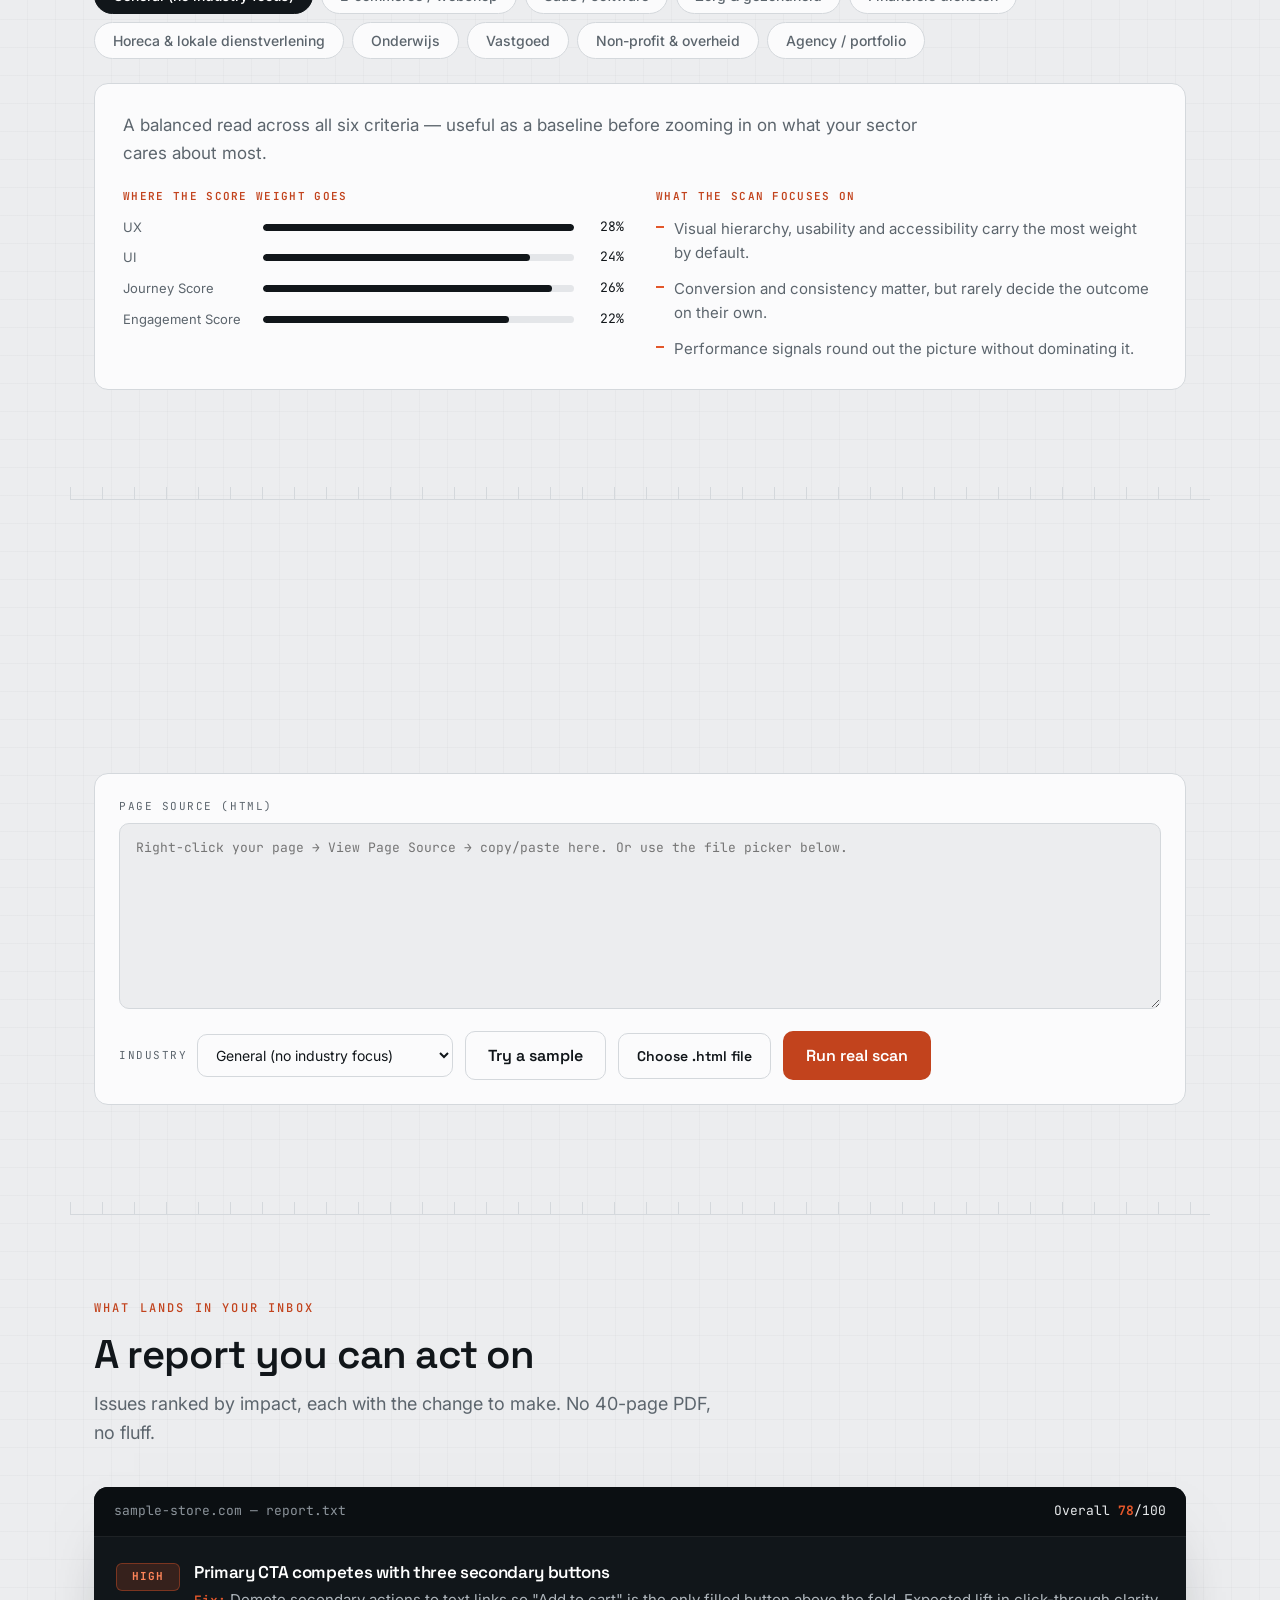
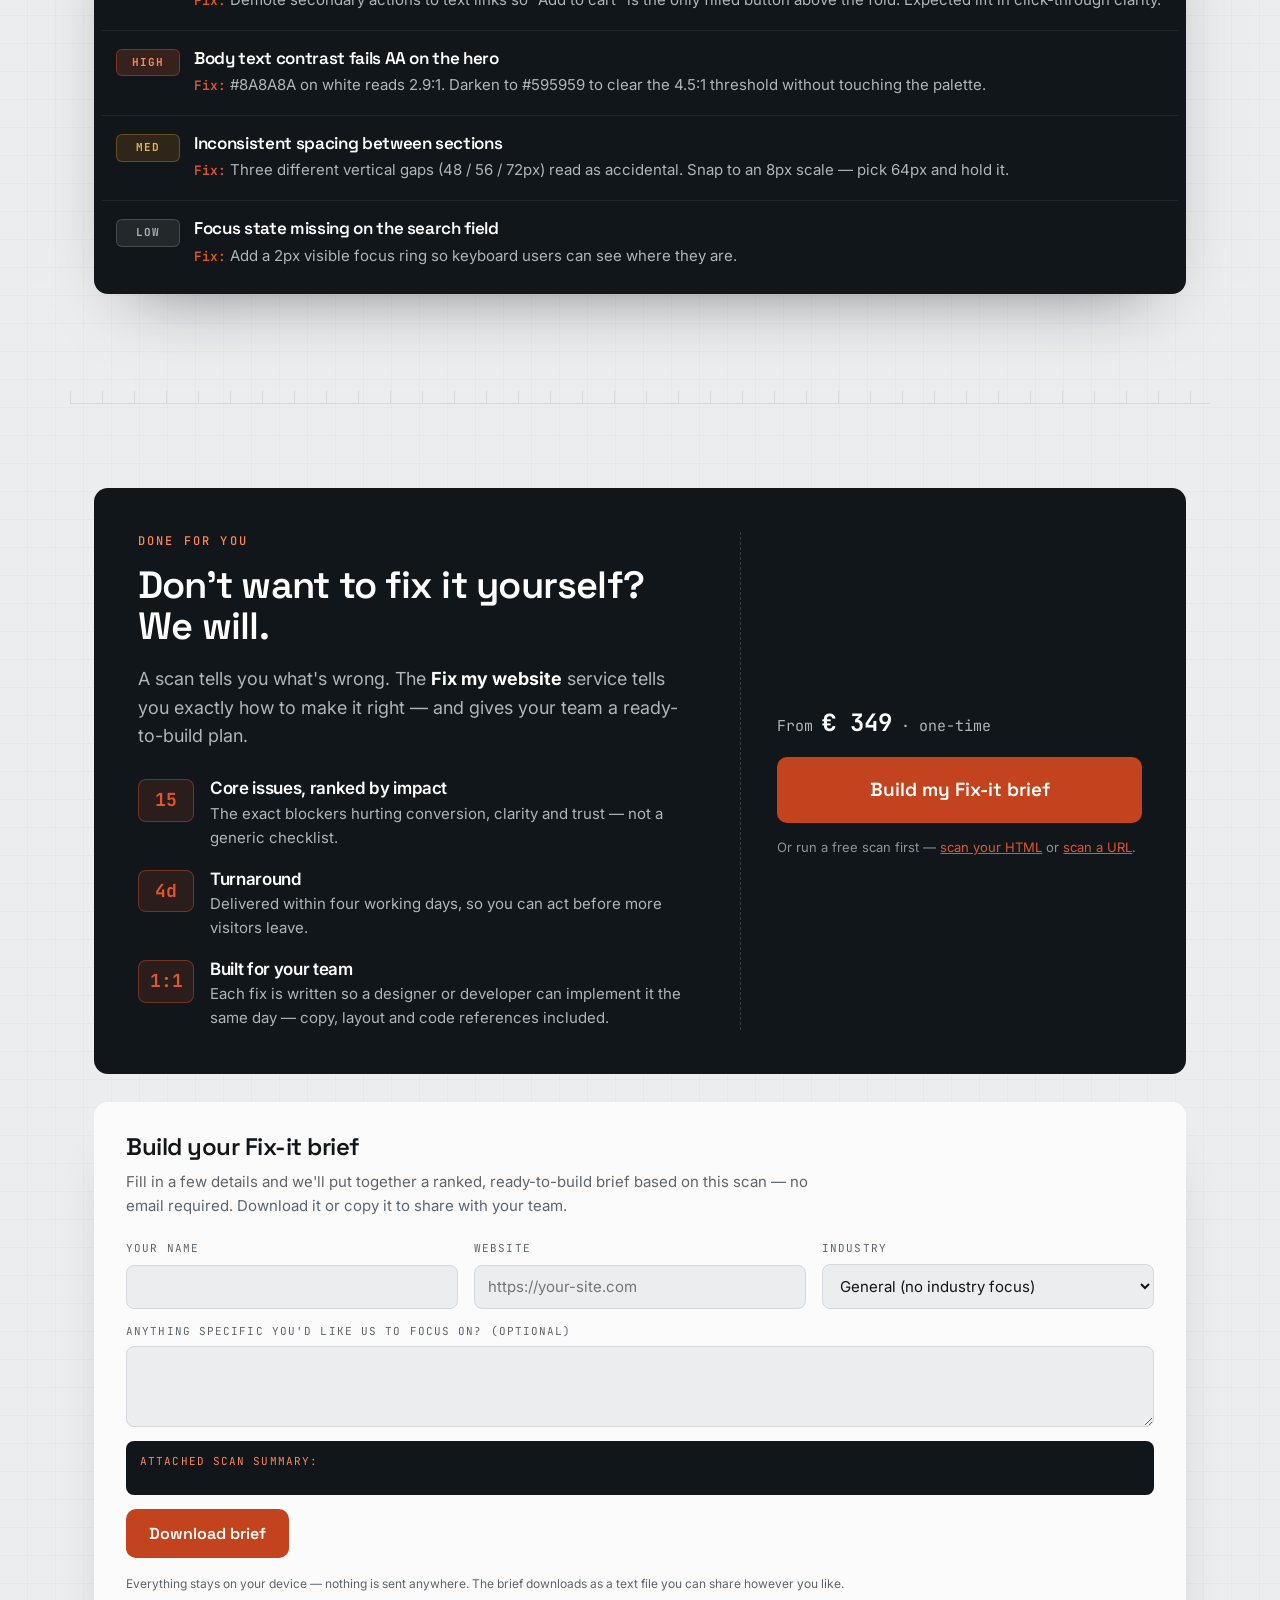
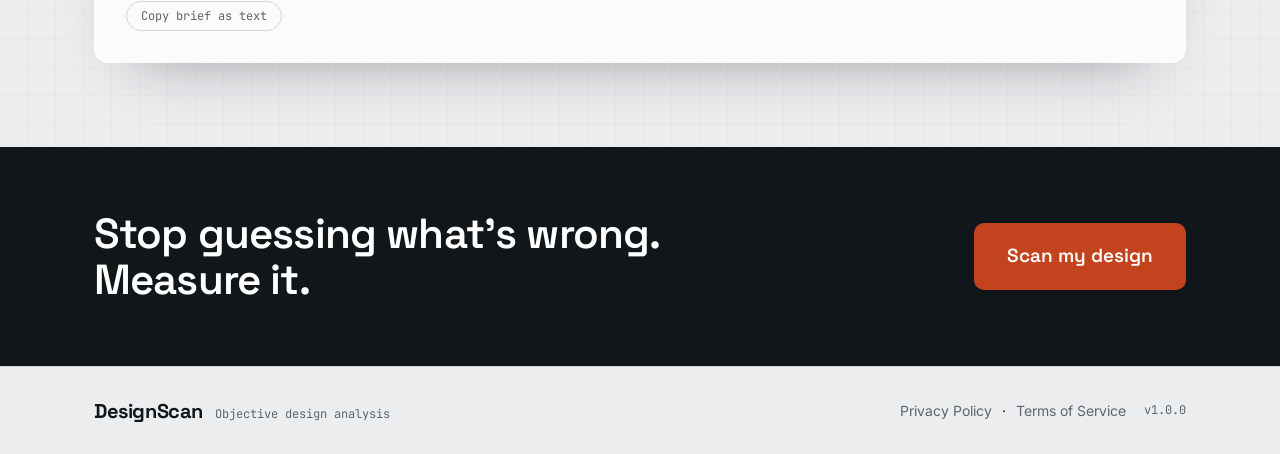
==== commit 2c827182: "Update 11" ====
--- a/index.html
+++ b/index.html
@@ -47,7 +47,20 @@
       <span class="lang-toggle__sep">/</span>
       <span class="lang-toggle__opt" data-lang="nl">NL</span>
     </button>
+    <button class="menu-toggle" id="menu-toggle" type="button" aria-expanded="false" aria-controls="mobile-nav" aria-label="Menu">
+      <span class="menu-toggle__bar"></span>
+      <span class="menu-toggle__bar"></span>
+      <span class="menu-toggle__bar"></span>
+    </button>
   </div>
+  <nav class="mobile-nav" id="mobile-nav" aria-label="Primary (mobile)" hidden>
+    <a href="#how" data-i18n="nav.how">How it works</a>
+    <a href="#criteria" data-i18n="nav.criteria">What we measure</a>
+    <a href="#industries" data-i18n="nav.industries">By industry</a>
+    <a href="#run-scan" data-i18n="nav.scan">Real scan</a>
+    <a href="#report" data-i18n="nav.report">Sample report</a>
+    <a class="btn btn--solid mobile-nav__cta" href="#scan" data-i18n="nav.cta">Scan a page</a>
+  </nav>
 </header>
 
 <main id="main">
@@ -63,17 +76,19 @@
       <form class="scan" id="scan" autocomplete="off" novalidate>
         <label class="scan__label" for="url" data-i18n="hero.scanLabel">Page to scan</label>
         <div class="scan__row">
-          <input class="scan__input" id="url" name="url" type="url" inputmode="url"
-                 placeholder="https://your-site.com" aria-describedby="scan-note" />
+          <input class="scan__input" id="url" name="url" type="url" inputmode="url" autocomplete="url"
+                 placeholder="https://your-site.com" aria-describedby="scan-note url-error" />
           <button class="btn btn--solid" type="submit" id="scan-btn">
             <span class="btn__label" data-i18n="hero.scanBtn">Scan my design</span>
           </button>
         </div>
+        <p class="field-error" id="url-error" role="alert" hidden></p>
         <div class="scan__industry-row">
           <label class="scan__label scan__label--inline" for="hero-industry-select" data-i18n="scanner.industryLabel">Industry</label>
           <select id="hero-industry-select" class="scanner__select scanner__select--hero"></select>
         </div>
         <p class="scan__note" id="scan-note" data-i18n="hero.scanNote">Free preview · No sign-up · Result in seconds</p>
+        <p class="scan__bridge" id="hero-bridge" hidden></p>
       </form>
 
       <ul class="trust" aria-label="What the scan checks">
@@ -286,6 +301,7 @@
         <div class="scanner__controls">
           <label class="scan__label scan__label--inline" for="industry-select" data-i18n="scanner.industryLabel">Industry</label>
           <select id="industry-select" class="scanner__select"></select>
+          <button class="btn btn--ghost" id="load-sample-btn" type="button" data-i18n="scanner.loadSample">Try a sample</button>
           <label class="btn btn--ghost scanner__file">
             <input type="file" id="html-file" accept=".html,.htm,text/html" hidden />
             <span data-i18n="scanner.chooseFile">Choose .html file</span>
@@ -405,16 +421,17 @@
     <div class="fixit-request" id="fixit-request">
       <h3 data-i18n="fixitForm.title">Build your Fix-it brief</h3>
       <p class="fixit-request__intro" data-i18n="fixitForm.intro">Fill in a few details and we'll put together a ranked, ready-to-build brief based on this scan — no email required. Download it or copy it to share with your team.</p>
+      <p class="fixit-request__prefill" id="ff-prefill-note" data-i18n="fixitForm.prefillNote" hidden>Website and industry are filled in from your scan above — change them here if needed.</p>
 
       <form id="fixit-form" novalidate>
         <div class="ff-grid">
           <div class="ff-row">
             <label for="ff-name" data-i18n="fixitForm.name">Your name</label>
-            <input id="ff-name" name="name" type="text" required />
+            <input id="ff-name" name="name" type="text" autocomplete="name" required />
           </div>
           <div class="ff-row">
             <label for="ff-url" data-i18n="fixitForm.url">Website</label>
-            <input id="ff-url" name="url" type="url" placeholder="https://" required />
+            <input id="ff-url" name="url" type="url" inputmode="url" autocomplete="url" placeholder="https://your-site.com" required />
           </div>
           <div class="ff-row">
             <label for="ff-industry" data-i18n="fixitForm.industry">Industry</label>
--- a/assets/styles.css
+++ b/assets/styles.css
@@ -121,6 +121,20 @@
 .scan__input:focus-visible { outline: none; border-color: var(--ember); box-shadow: 0 0 0 3px rgba(226,86,42,.18); }
 .scan__note { font-family: var(--mono); font-size: 12px; color: var(--ink-2); margin-top: 12px; letter-spacing: .02em; }
 .scan__industry-row { display: flex; align-items: center; gap: 10px; margin-top: 12px; }
+.field-error {
+  font-family: var(--sans); font-size: 13px; color: var(--ember-2); margin: 8px 0 0;
+  display: flex; align-items: center; gap: 6px;
+}
+.field-error::before { content: "⚠"; font-size: 12px; }
+.scan__input[aria-invalid="true"] { border-color: var(--ember-2); box-shadow: 0 0 0 3px rgba(226,86,42,.14); }
+.scan__bridge {
+  font-size: 14px; color: var(--ink-2); margin-top: 14px; padding-top: 14px; border-top: 1px dashed var(--line);
+}
+.scan__bridge a { color: var(--ember-2); font-weight: 600; text-decoration: underline; }
+.fixit-request__prefill {
+  font-family: var(--mono); font-size: 12px; color: var(--ember-2);
+  margin: -4px 0 18px; letter-spacing: .02em;
+}
 .scanner__select--hero { padding: 9px 12px; font-size: 14px; }
 .readout__industry-line {
   font-family: var(--mono); font-size: 11px; color: var(--ember-2); margin: 8px 0 0;
@@ -489,14 +503,40 @@
 .reveal.in { opacity: 1; transform: none; }
 
 /* ---------- Responsive ---------- */
+/* ---------- Mobile menu toggle ---------- */
+.menu-toggle {
+  display: none; flex-direction: column; justify-content: center; gap: 4px;
+  width: 38px; height: 38px; border: 1.5px solid var(--line); border-radius: 8px;
+  background: var(--surface); cursor: pointer; padding: 0; flex: none;
+}
+.menu-toggle__bar { display: block; width: 18px; height: 2px; background: var(--ink); margin-inline: auto; transition: transform .2s var(--ease), opacity .2s; }
+.menu-toggle:focus-visible { outline: 3px solid var(--ember); outline-offset: 2px; }
+.menu-toggle[aria-expanded="true"] .menu-toggle__bar:nth-child(1) { transform: translateY(6px) rotate(45deg); }
+.menu-toggle[aria-expanded="true"] .menu-toggle__bar:nth-child(2) { opacity: 0; }
+.menu-toggle[aria-expanded="true"] .menu-toggle__bar:nth-child(3) { transform: translateY(-6px) rotate(-45deg); }
+
+.mobile-nav {
+  display: none; flex-direction: column; gap: 2px;
+  border-top: 1px solid var(--line); background: var(--paper);
+  padding: 10px 24px 18px;
+}
+.mobile-nav a {
+  padding: 12px 4px; font-size: 16px; color: var(--ink); text-decoration: none;
+  border-bottom: 1px solid var(--line); font-weight: 500;
+}
+.mobile-nav a:last-of-type { border-bottom: none; }
+.mobile-nav__cta { text-align: center; margin-top: 12px; border-bottom: none; }
+
 @media (max-width: 900px) {
   .hero { grid-template-columns: 1fr; gap: 40px; padding-block: 52px 56px; }
   .nav { display: none; }
   .steps, .grid { grid-template-columns: 1fr; }
   .grid { gap: 14px; }
   .topbar__inner { gap: 10px; }
-  .nav__cta { margin-left: auto; padding: 8px 14px; font-size: 14px; }
-  .lang-toggle { margin-left: 0; }
+  .nav__cta { display: none; }
+  .lang-toggle { margin-left: auto; }
+  .menu-toggle { display: flex; }
+  .mobile-nav.is-open { display: flex; }
 }
 @media (max-width: 520px) {
   body { font-size: 16px; }
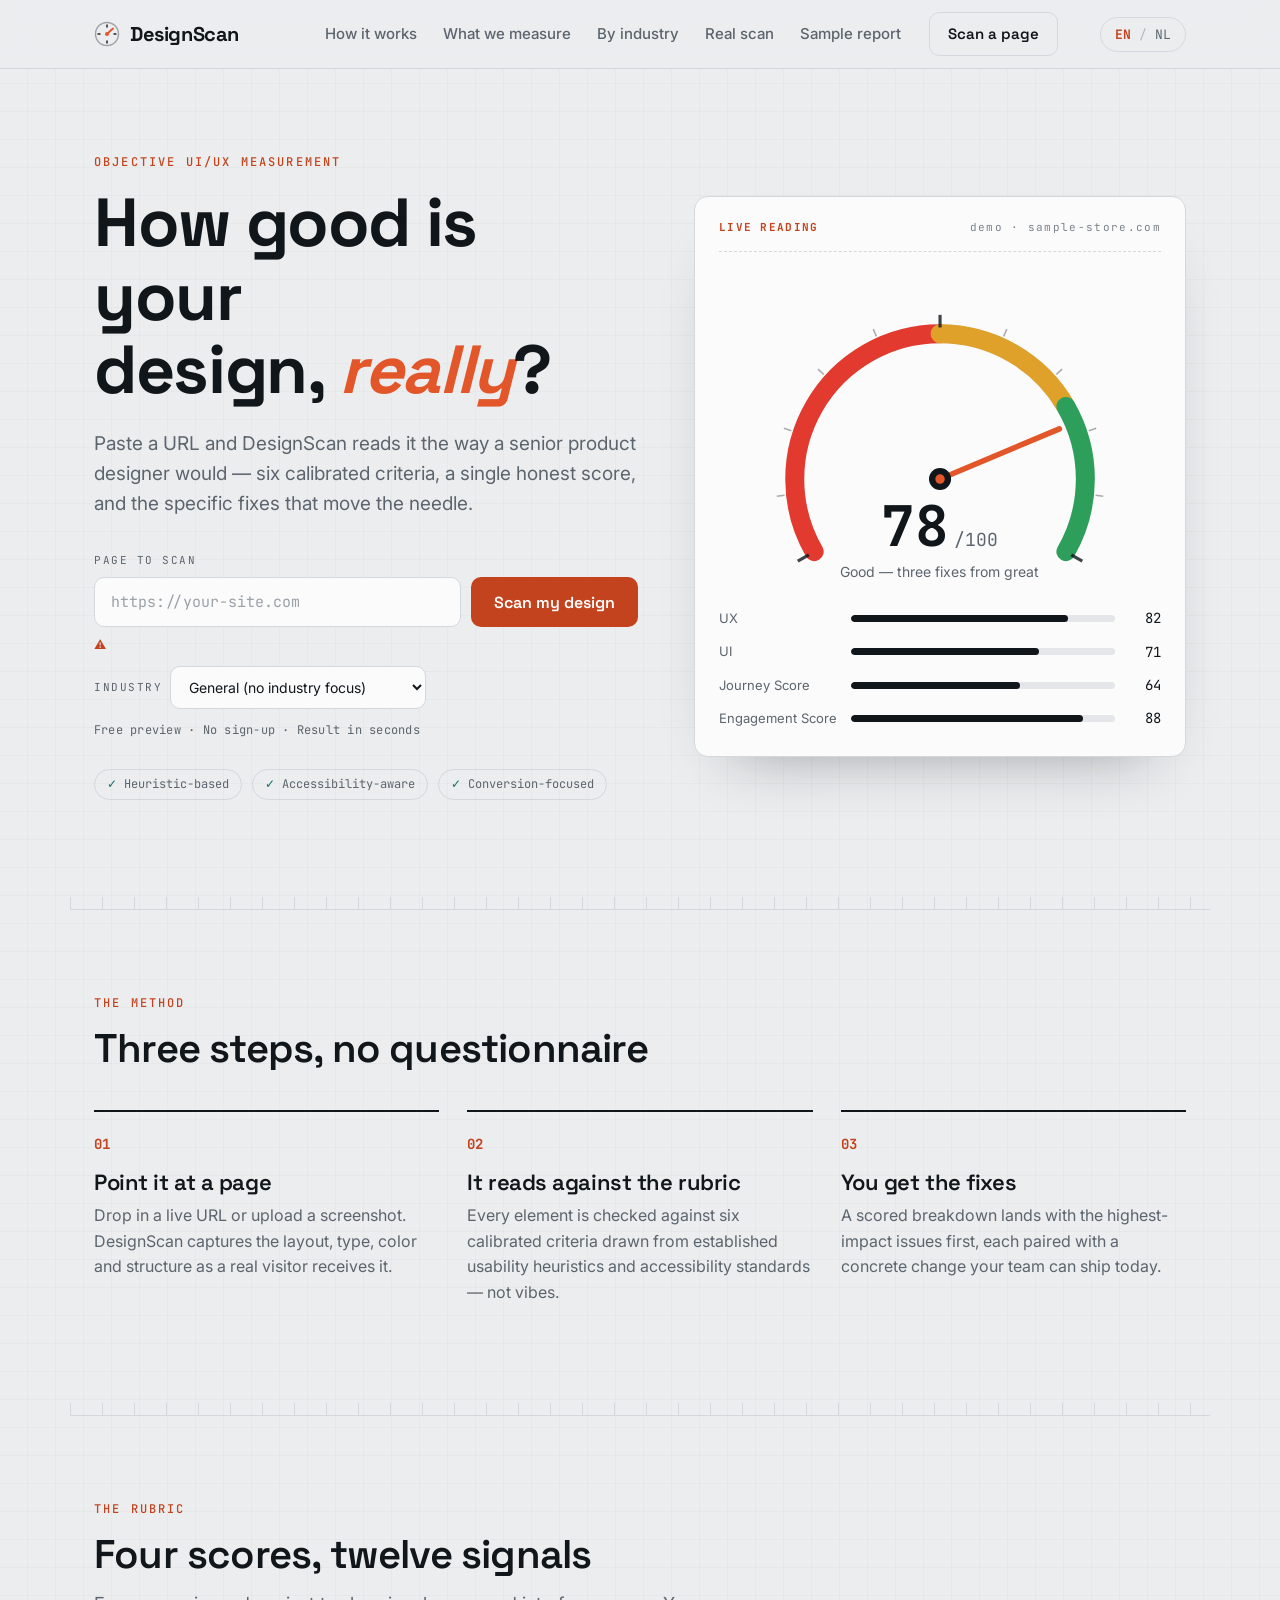
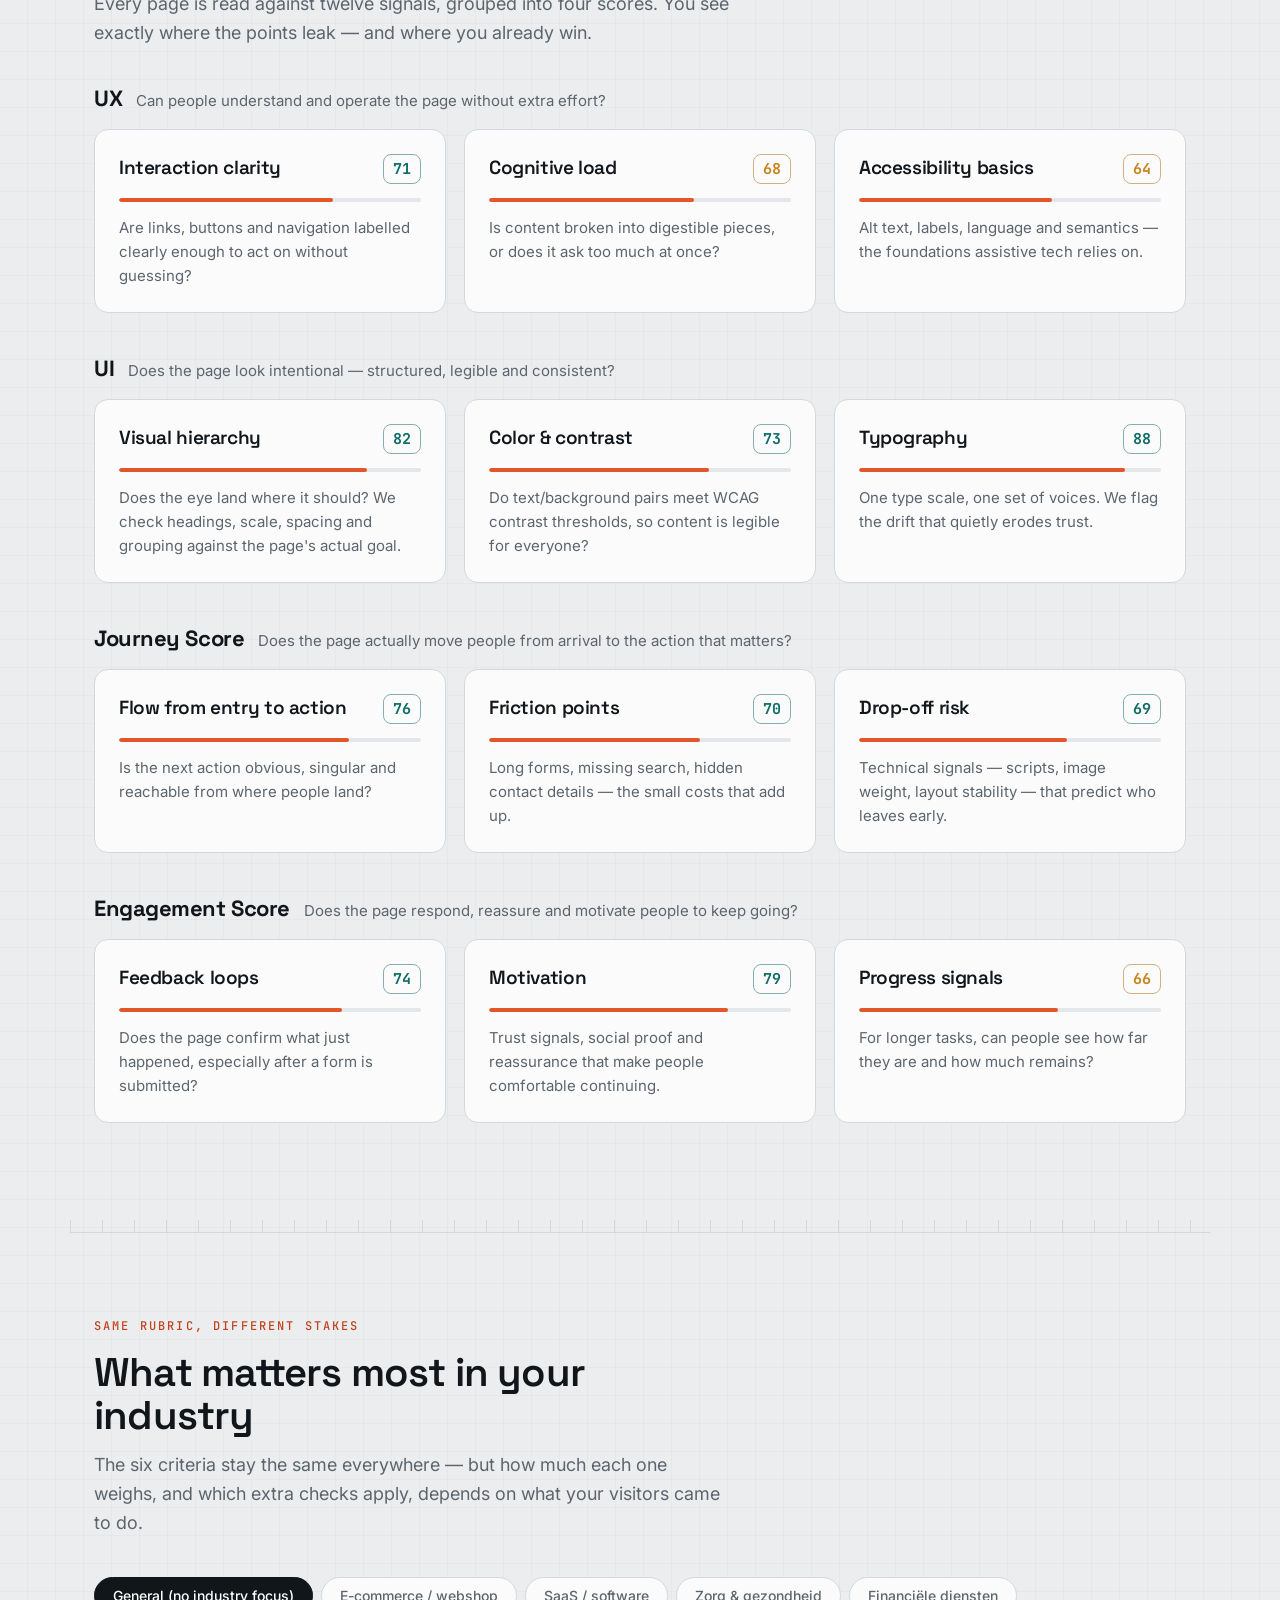
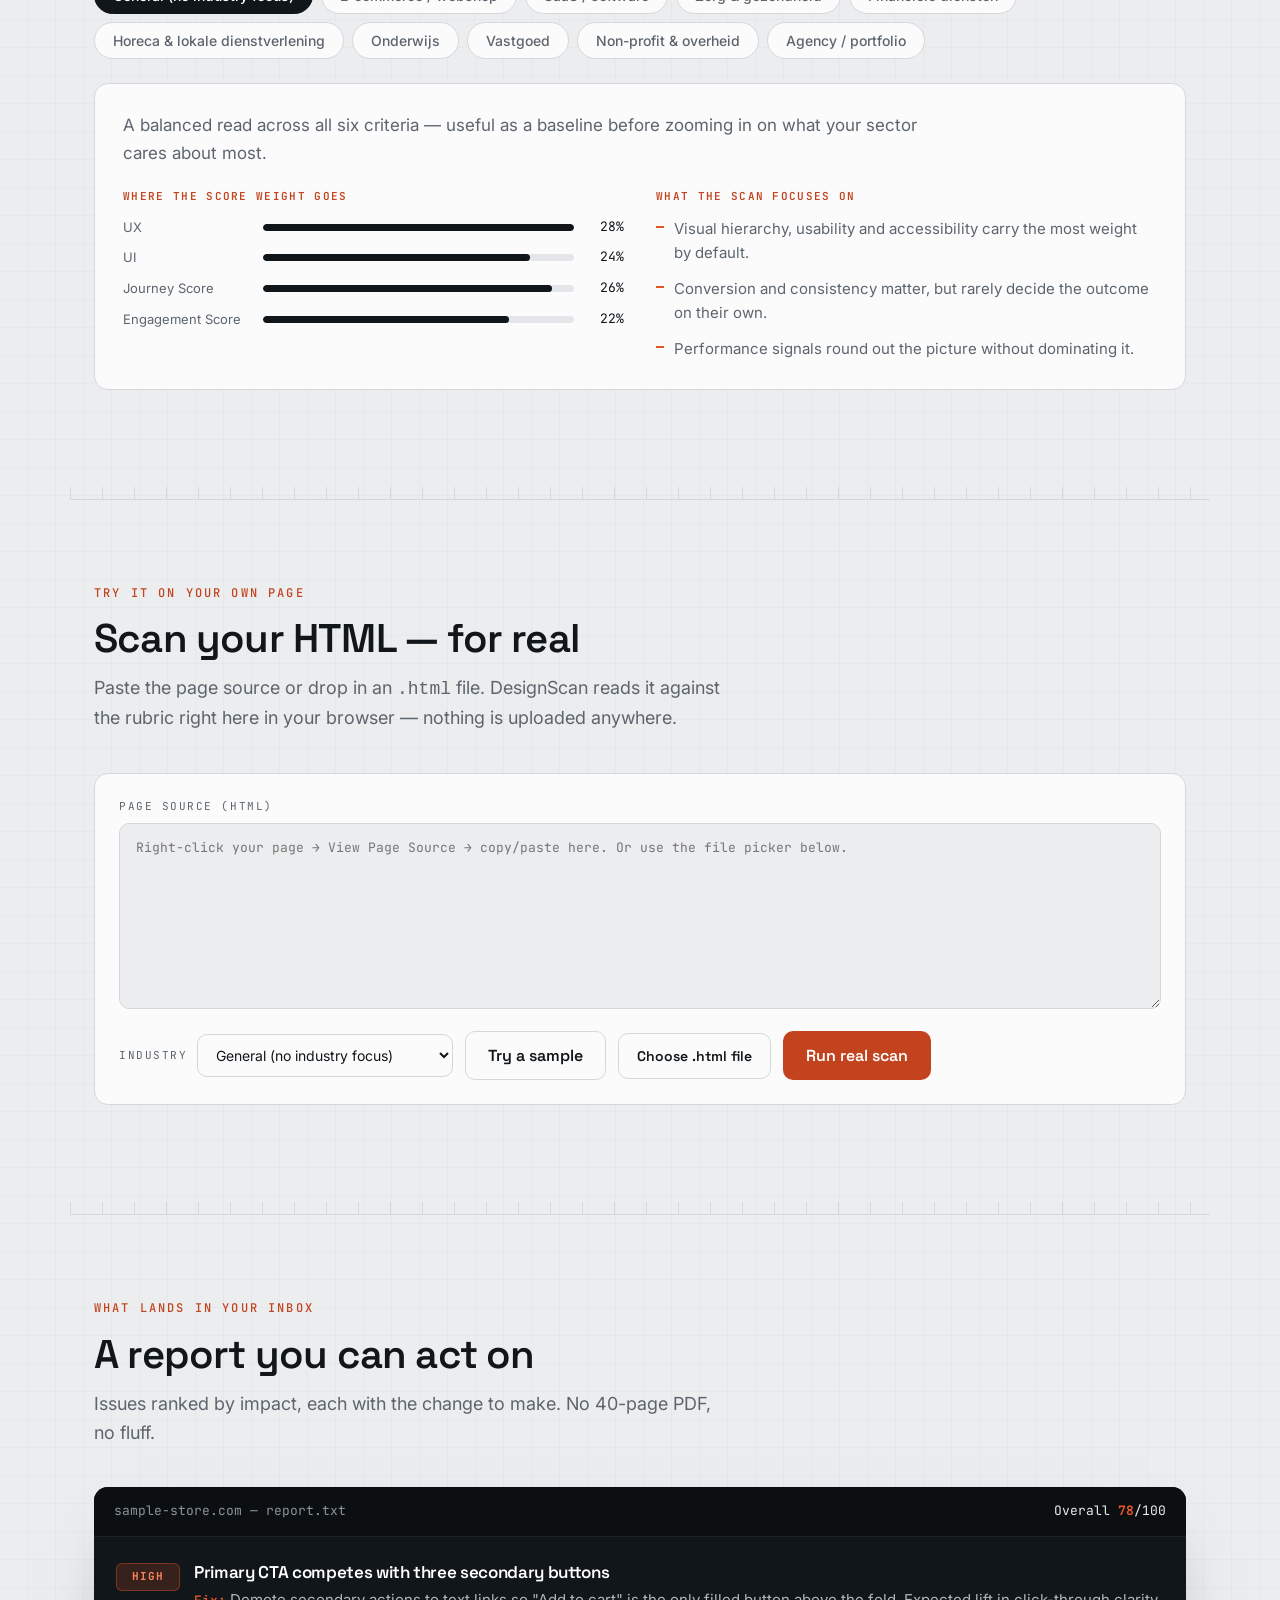
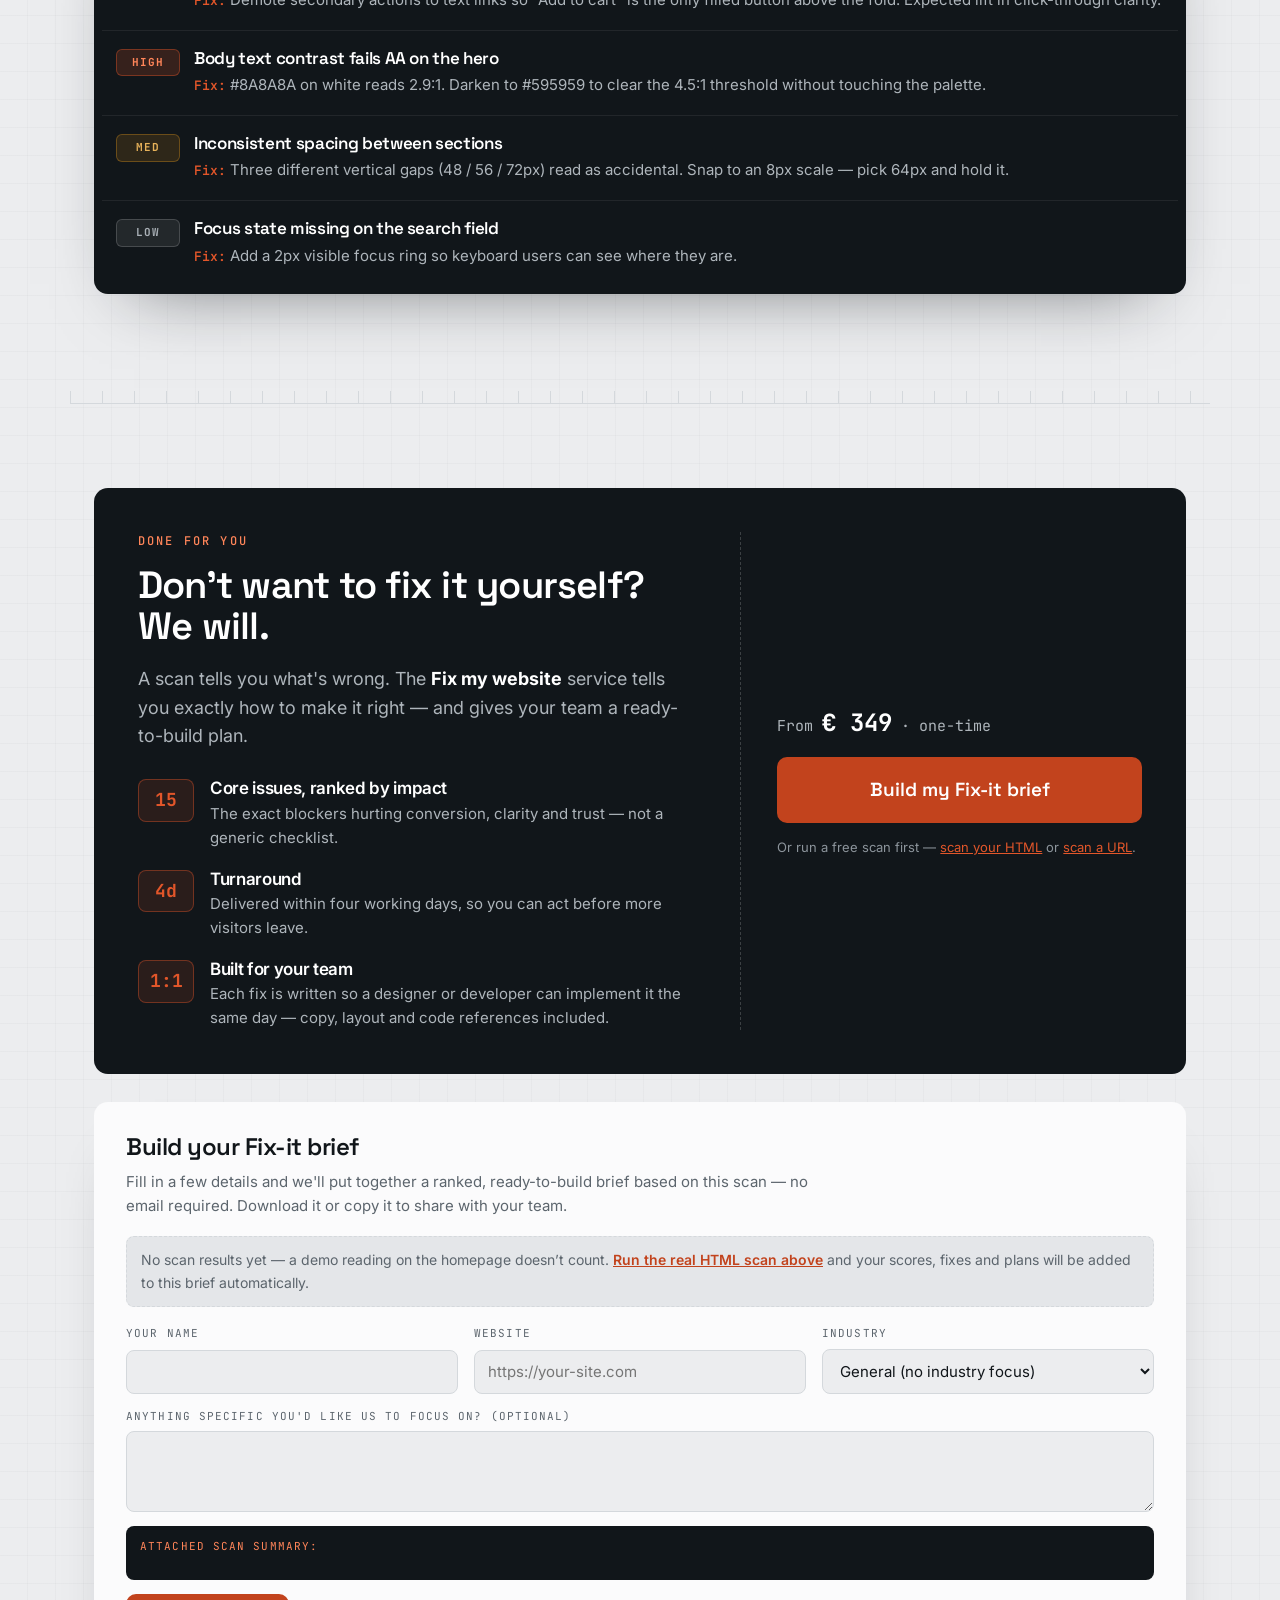
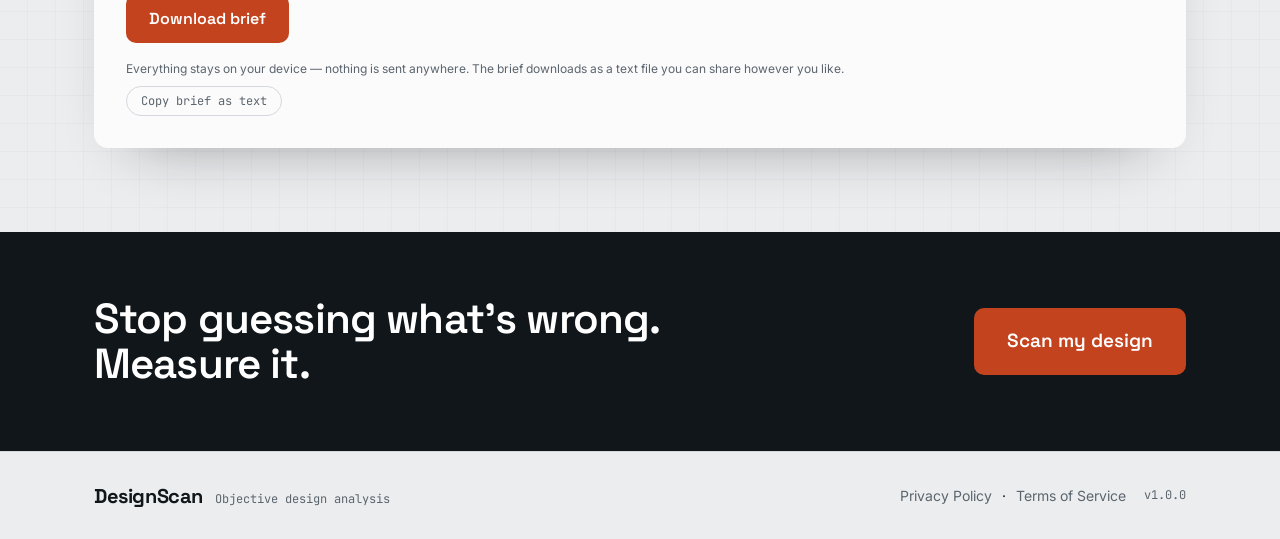
==== commit 9c1da105: "Update 12" ====
--- a/index.html
+++ b/index.html
@@ -422,6 +422,7 @@
       <h3 data-i18n="fixitForm.title">Build your Fix-it brief</h3>
       <p class="fixit-request__intro" data-i18n="fixitForm.intro">Fill in a few details and we'll put together a ranked, ready-to-build brief based on this scan — no email required. Download it or copy it to share with your team.</p>
       <p class="fixit-request__prefill" id="ff-prefill-note" data-i18n="fixitForm.prefillNote" hidden>Website and industry are filled in from your scan above — change them here if needed.</p>
+      <p class="fixit-request__noscan" id="ff-noscan-note" hidden></p>
 
       <form id="fixit-form" novalidate>
         <div class="ff-grid">
--- a/assets/styles.css
+++ b/assets/styles.css
@@ -135,6 +135,12 @@
   font-family: var(--mono); font-size: 12px; color: var(--ember-2);
   margin: -4px 0 18px; letter-spacing: .02em;
 }
+.fixit-request__noscan {
+  font-size: 14px; color: var(--ink-2); background: var(--paper-2);
+  border: 1px dashed var(--line); border-radius: 8px; padding: 12px 14px;
+  margin: -4px 0 18px;
+}
+.fixit-request__noscan a { color: var(--ember-2); font-weight: 600; text-decoration: underline; }
 .scanner__select--hero { padding: 9px 12px; font-size: 14px; }
 .readout__industry-line {
   font-family: var(--mono); font-size: 11px; color: var(--ember-2); margin: 8px 0 0;
